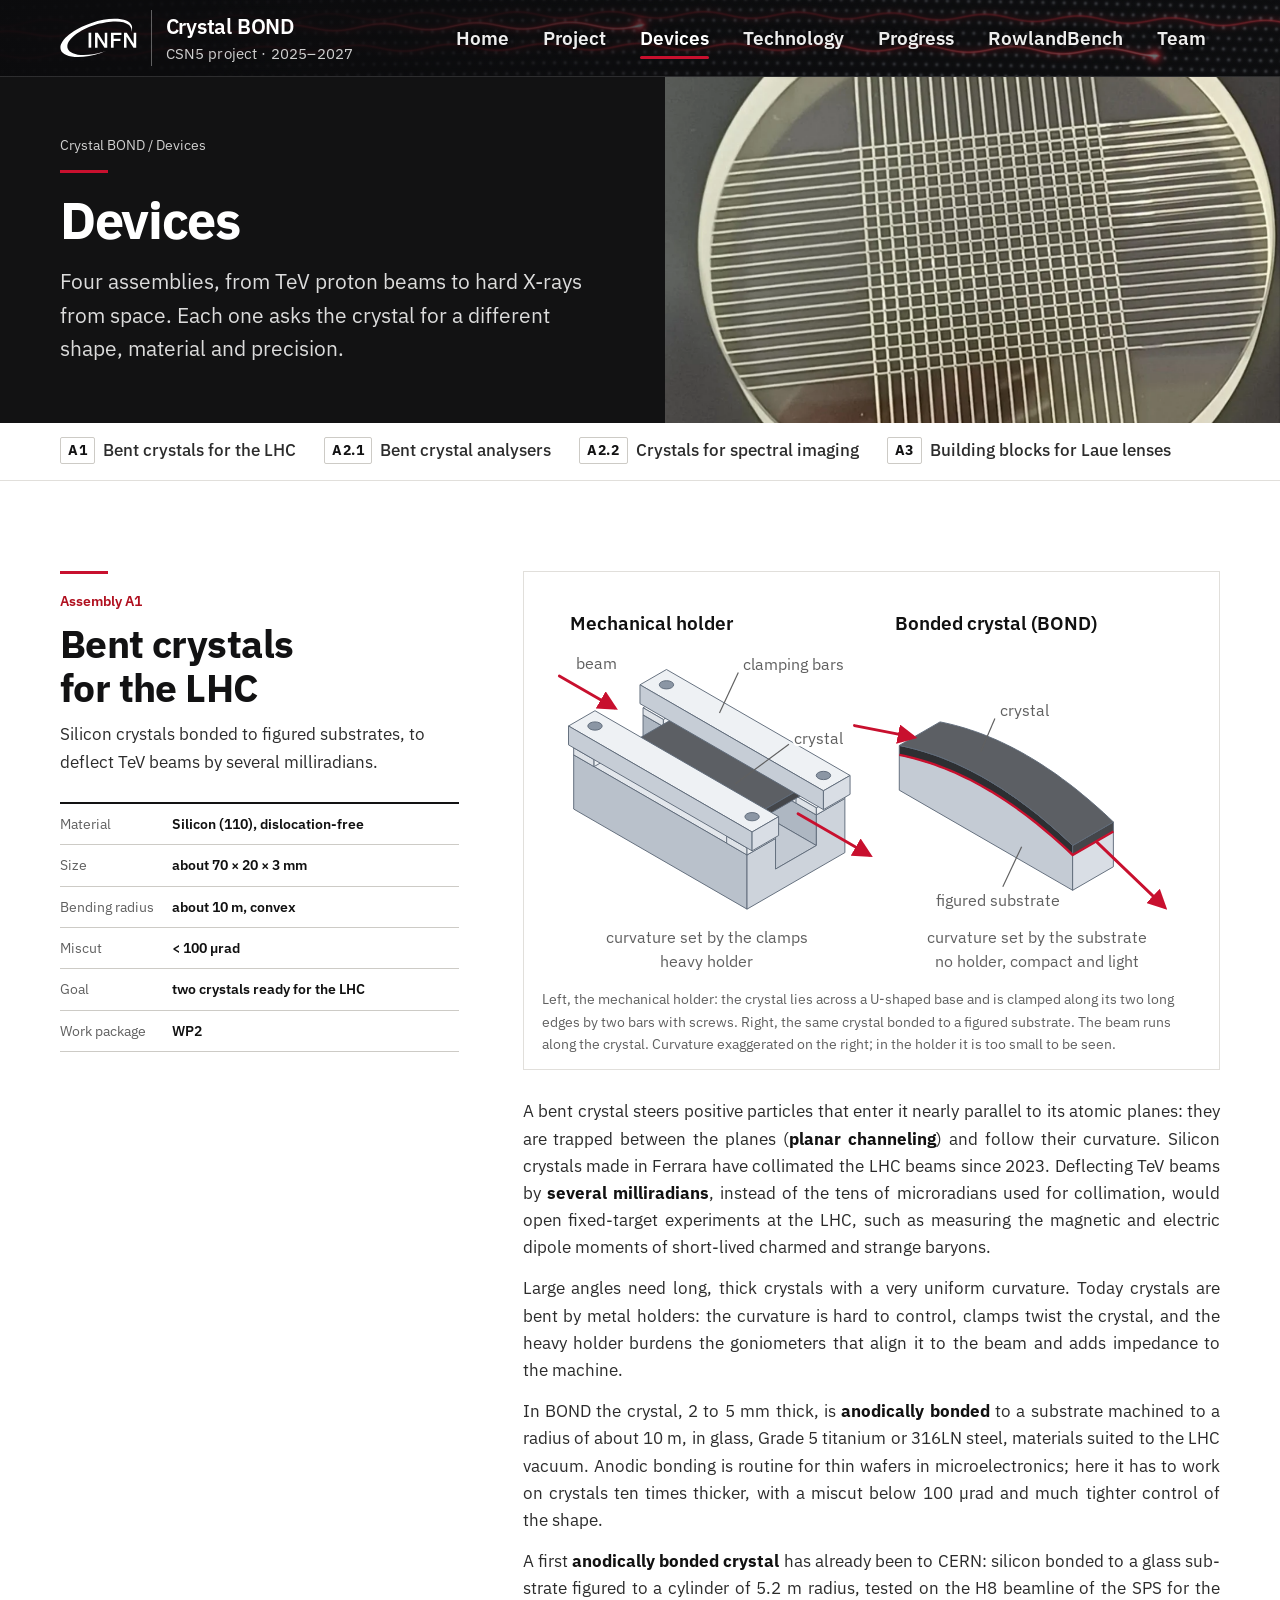
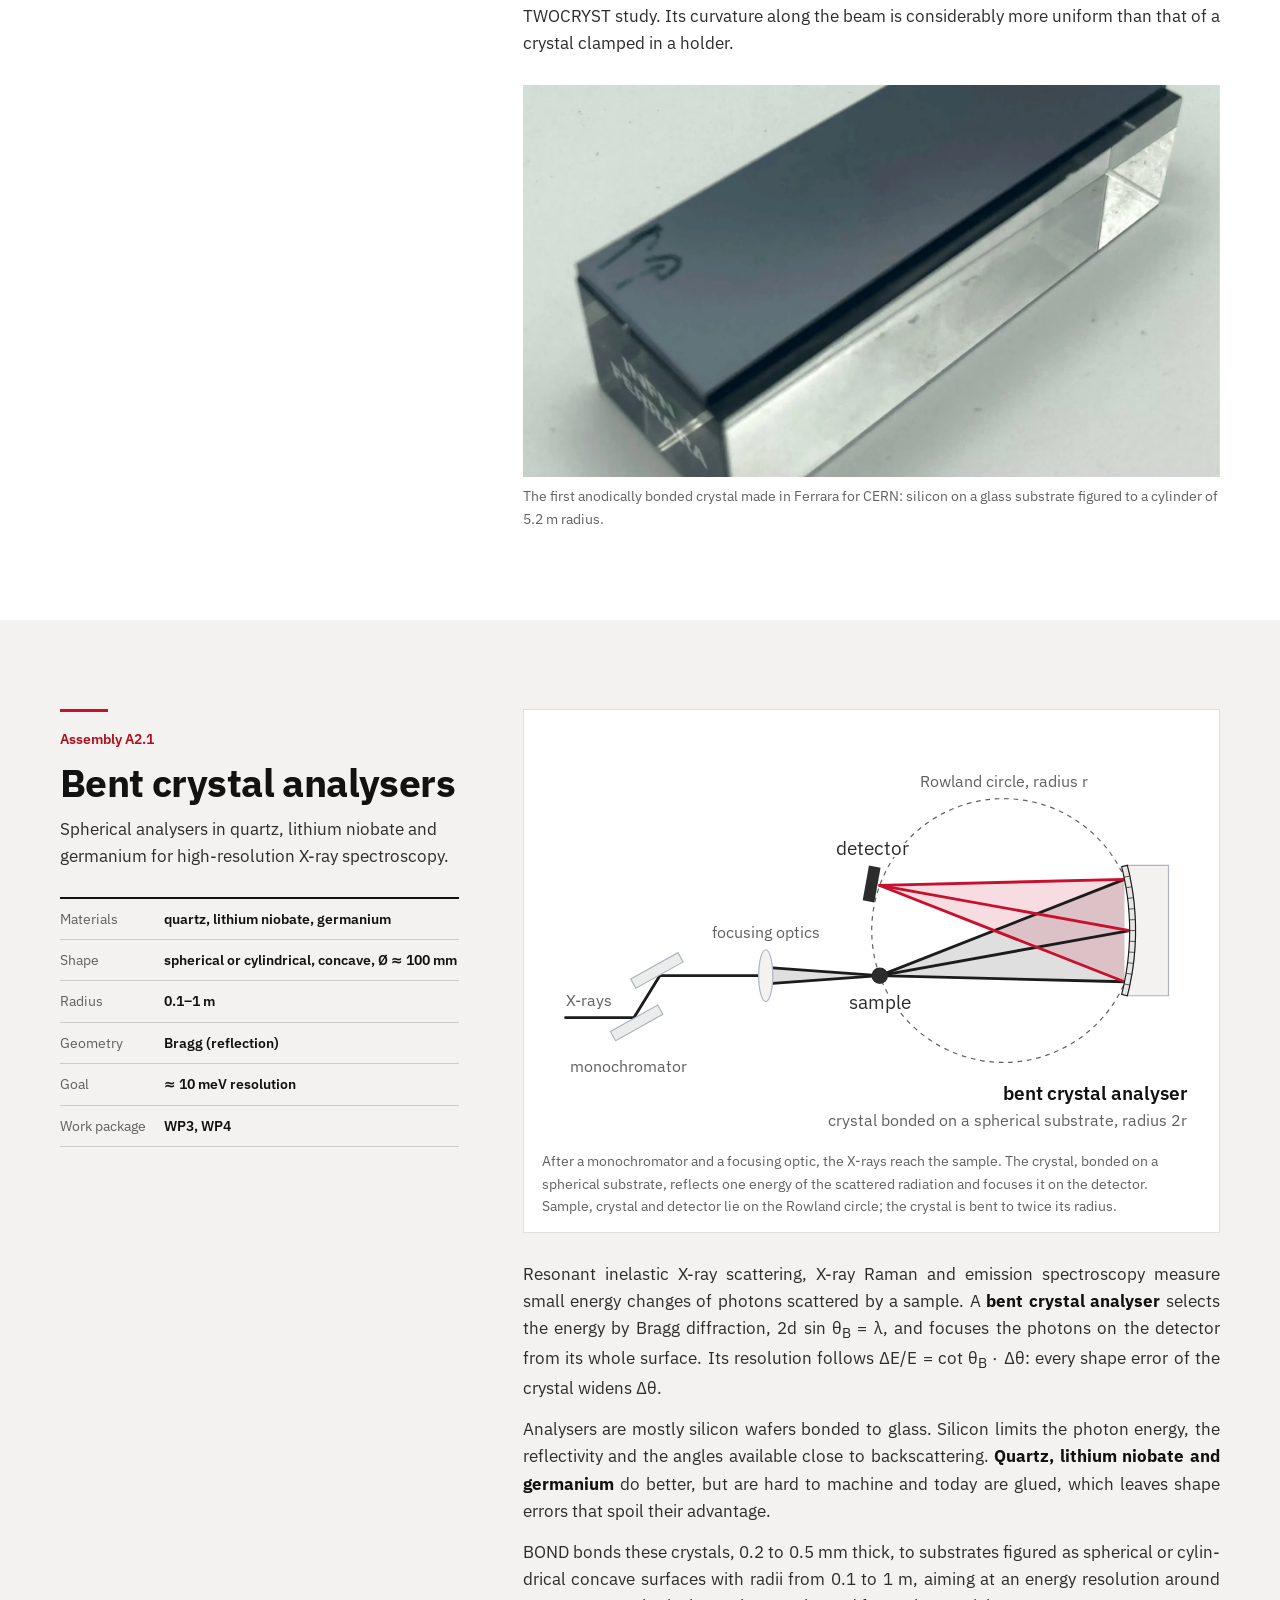
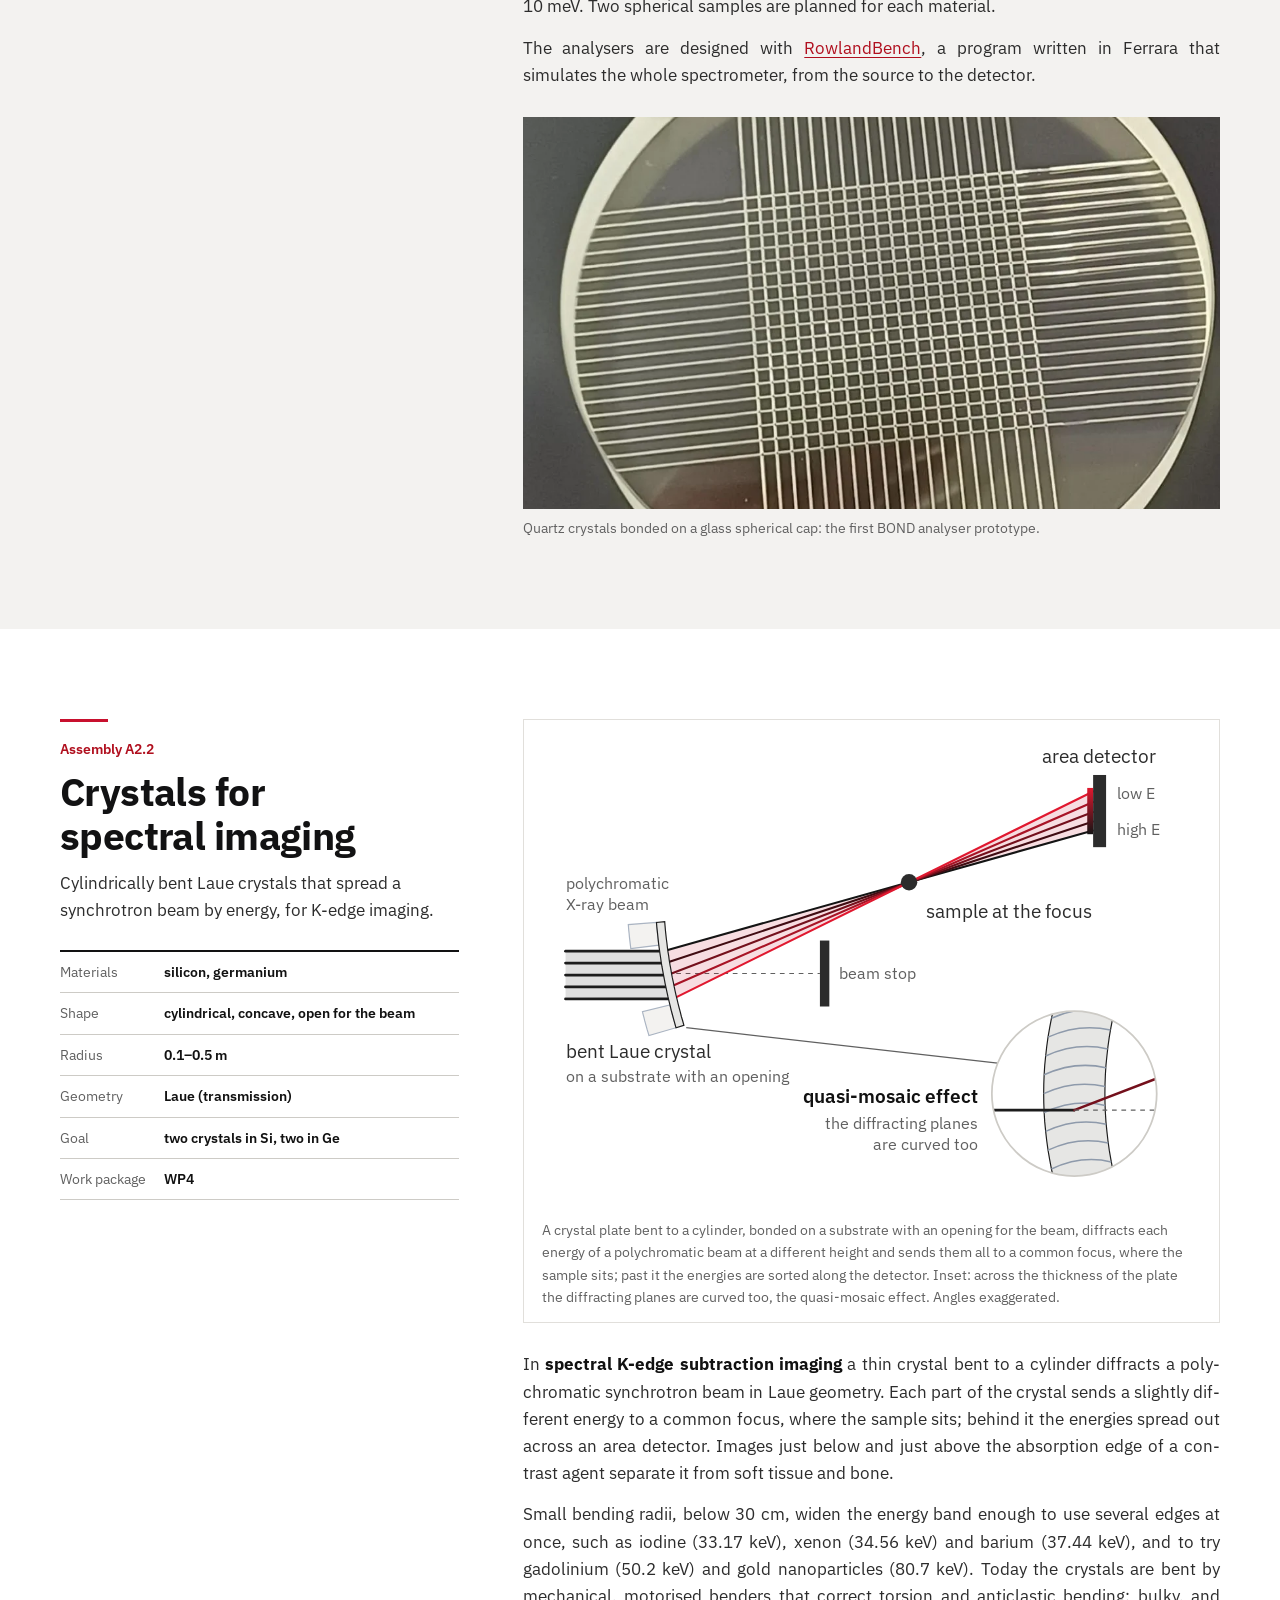
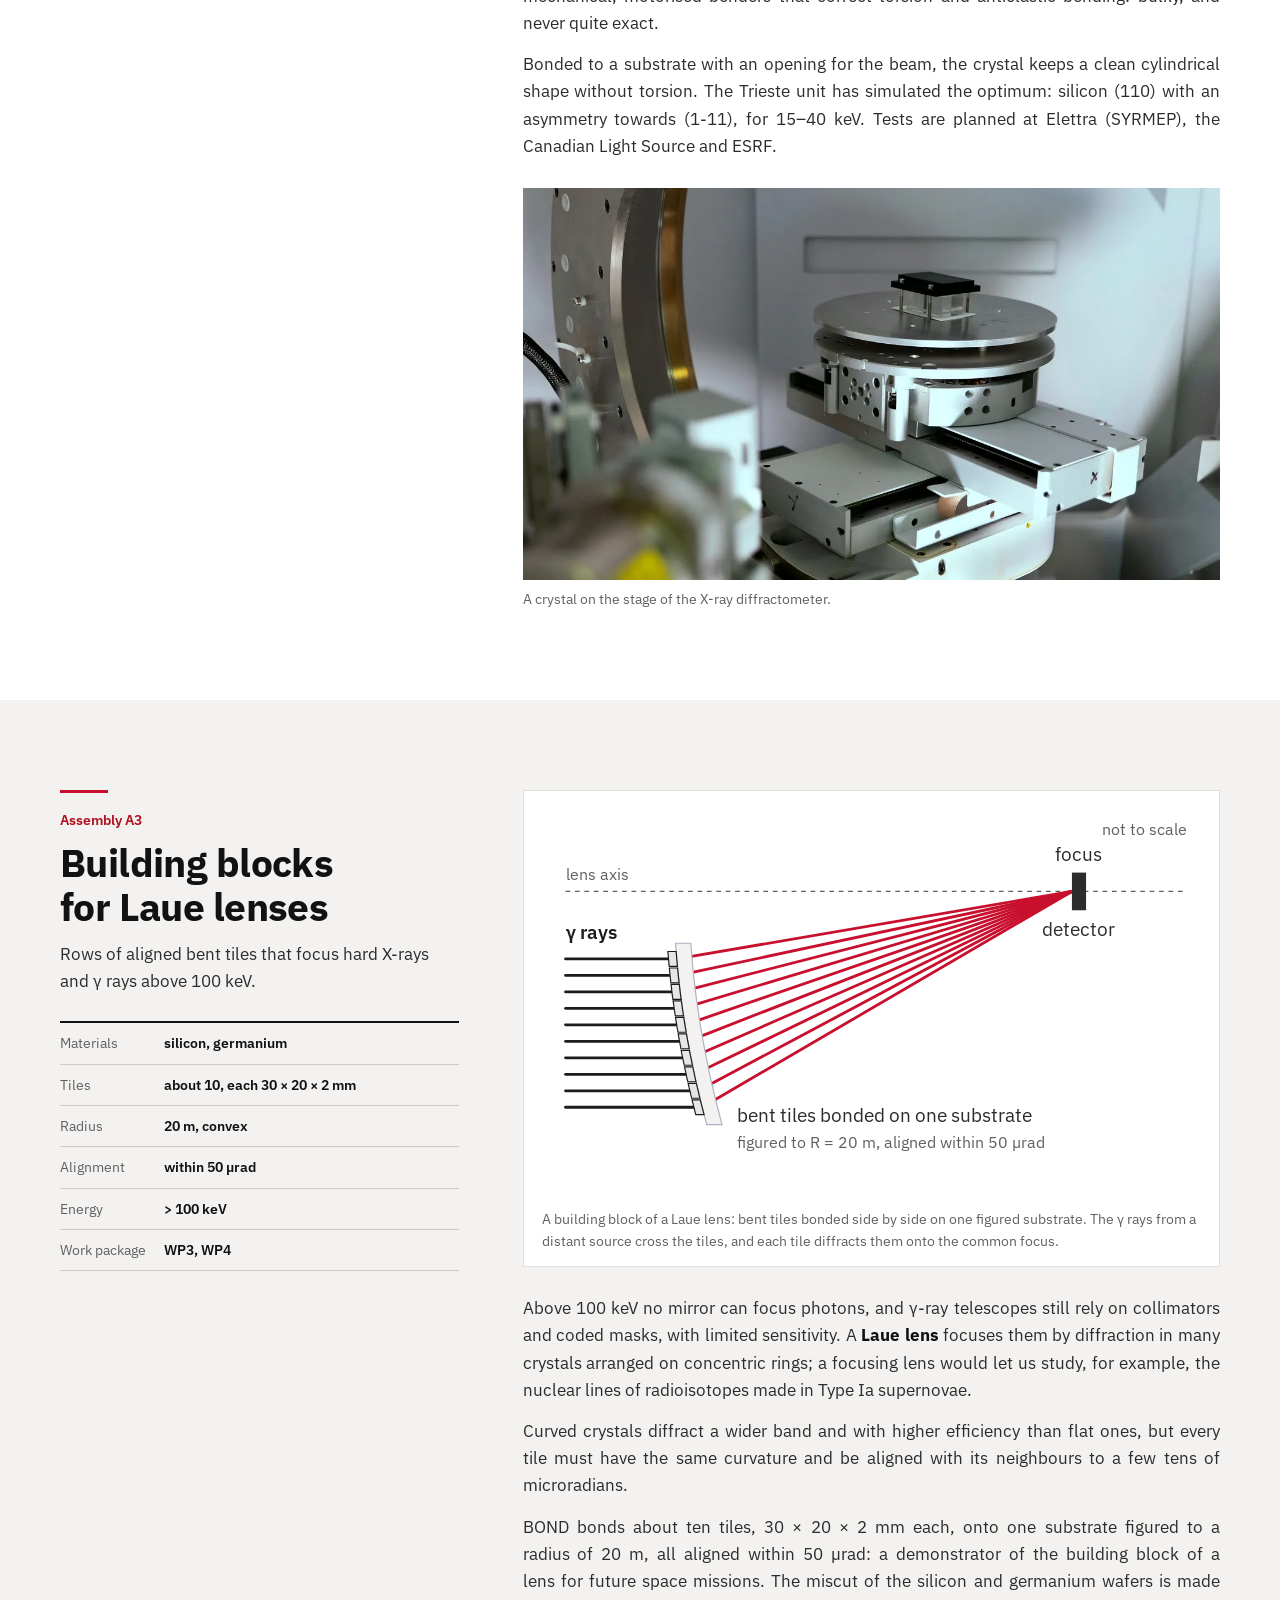
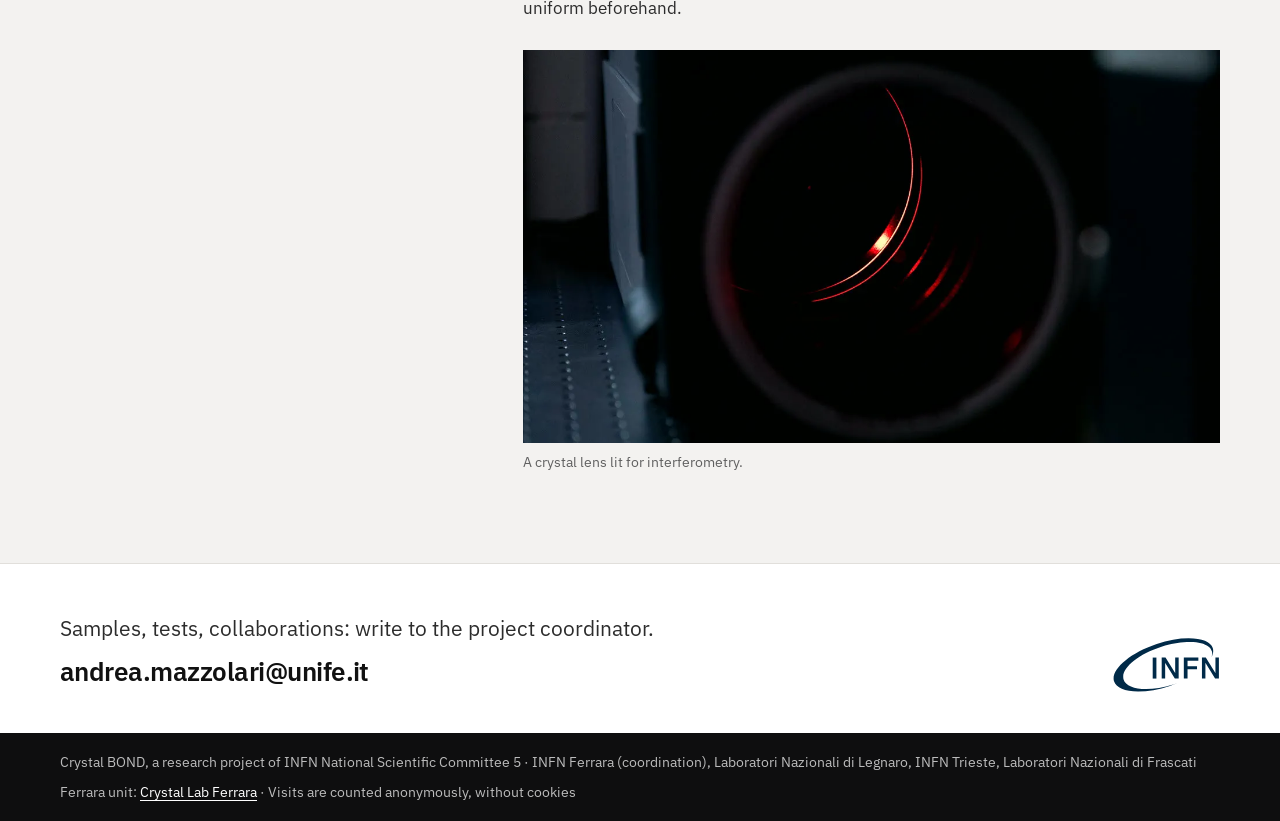
==== devices.html @ f1a2ca69 "RowlandBench in the menu, a section on the home page and the measurement modes on its page The page " ====
<!doctype html>
<html lang="en" class="no-js" data-counter="https://bond-counter.bond-counter.workers.dev">
<head>
<meta charset="utf-8">
<script>document.documentElement.classList.replace('no-js', 'js');</script>
<meta name="viewport" content="width=device-width, initial-scale=1, viewport-fit=cover">
<title>Devices · Crystal BOND</title>
<meta name="description" content="The four bonded crystal assemblies of BOND: crystals for the LHC, X-ray analysers, crystals for spectral imaging and Laue-lens building blocks.">
<meta name="theme-color" content="#0e0e0f">
<link rel="icon" href="img/logo.svg" type="image/svg+xml">
<link rel="preload" href="fonts/ibm-plex-sans-latin.woff2" as="font" type="font/woff2" crossorigin>
<link rel="stylesheet" href="base.css?v=a91cfbdd">
<link rel="stylesheet" href="bond.css?v=c9756dfd">
<meta property="og:type" content="website">
<meta property="og:site_name" content="Crystal BOND">
<meta property="og:title" content="Devices · Crystal BOND">
<meta property="og:description" content="The four bonded crystal assemblies of BOND: crystals for the LHC, X-ray analysers, crystals for spectral imaging and Laue-lens building blocks.">
</head>
<body>
<a class="skip" href="#main">Skip to content</a>
<header class="nav">
  <div class="wrap nav-in">
    <a class="brand" href="./"><img src="img/logos/infn-white.svg" alt="INFN" width="65" height="34"><span>Crystal BOND<small>CSN5 project · 2025–2027</small></span></a>
    <button class="menu-btn" type="button" aria-expanded="false" aria-controls="menu" aria-label="Menu"><svg viewBox="0 0 24 24" aria-hidden="true"><path d="M3 6h18M3 12h18M3 18h18" stroke="currentColor" stroke-width="2" stroke-linecap="round"/></svg></button>
    <nav class="nav-main" aria-label="Main">
      <ul class="nav-links" id="menu">
        <li><a href="./">Home</a></li>
        <li><a href="project.html">Project</a></li>
        <li><a href="devices.html" aria-current="page">Devices</a></li>
        <li><a href="technology.html">Technology</a></li>
        <li><a href="progress.html">Progress</a></li>
        <li><a href="rowlandbench.html">RowlandBench</a></li>
        <li><a href="team.html">Team</a></li>
      </ul>
    </nav>
  </div>
</header>
<main id="main">

<section class="p-head on-dark">
  <div class="p-head-text">
    <p class="crumbs rise"><a href="./">Crystal BOND</a> / Devices</p>
    <h1 class="rise d1">Devices</h1>
    <p class="rise d2">Four assemblies, from TeV proton beams to hard X-rays from space. Each one asks the crystal for a different shape, material and precision.</p>
  </div>
  <div class="p-head-photo"><picture><source srcset="img/photos/quartz-analyser.webp" type="image/webp"><img src="img/photos/quartz-analyser.jpg" alt="Quartz crystals bonded on a glass spherical cap: the first BOND analyser prototype" fetchpriority="high"></picture></div>
</section>
<nav class="dev-index" aria-label="Devices"><div class="wrap"><ul class="dev-tabs"><li><a href="#steer"><span class="code">A1</span> Bent crystals for the LHC</a></li><li><a href="#analyse"><span class="code">A2.1</span> Bent crystal analysers</a></li><li><a href="#image"><span class="code">A2.2</span> Crystals for spectral imaging</a></li><li><a href="#focus"><span class="code">A3</span> Building blocks for Laue lenses</a></li></ul></div></nav>
<section class="sec white dev" id="steer">
  <div class="wrap dev-grid">
    <div class="dev-side">
      <p class="dev-code">Assembly A1</p>
      <h2>Bent crystals for the LHC</h2>
      <p class="short">Silicon crystals bonded to figured substrates, to deflect TeV beams by several milliradians.</p>
      <dl class="sheet"><dt>Material</dt><dd>Silicon (110), dislocation-free</dd><dt>Size</dt><dd>about 70 × 20 × 3 mm</dd><dt>Bending radius</dt><dd>about 10 m, convex</dd><dt>Miscut</dt><dd>&lt; 100 µrad</dd><dt>Goal</dt><dd>two crystals ready for the LHC</dd><dt>Work package</dt><dd>WP2</dd></dl>
    </div>
    <div class="dev-main">
      <figure class="figcard"><svg class="fig" viewBox="0 0 560 330" role="img" aria-labelledby="fig-asm-t fig-asm-d">
<title id="fig-asm-t">A crystal bent by a mechanical holder, and the same crystal bonded to a figured substrate</title><desc id="fig-asm-d">Two isometric views. Left: the mechanical holder, a U-shaped metal base with the crystal plate laid across it and clamped along its two long edges by two bars held by screws; the beam runs along the channel, through the crystal. Right: the BOND assembly, the same crystal bonded on a narrow substrate whose top is figured to the wanted curvature, with nothing else around it; the beam enters one end of the crystal and leaves the other, deflected.</desc>
<defs><marker id="fig-asm-a" viewBox="0 0 10 10" refX="8" refY="5" markerWidth="7" markerHeight="7" orient="auto-start-reverse"><path class="tip" d="M0 0L10 5L0 10z"/></marker>
<marker id="fig-asm-b" viewBox="0 0 10 10" refX="8" refY="5" markerWidth="7" markerHeight="7" orient="auto-start-reverse"><path class="tip2" d="M0 0L10 5L0 10z"/></marker></defs><text class="lbl strong" x="24" y="34" text-anchor="start">Mechanical holder</text><text class="lbl strong" x="300" y="34" text-anchor="start">Bonded crystal (BOND)</text>
<polygon points="85.8,132 233,217 233,191 85.8,106" fill="#aeb7c2" stroke="#5f6b7a" stroke-width="0.8" stroke-linejoin="round"/><polygon points="85.8,132 233,217 198.3,237 51.1,152" fill="#c3cad3" stroke="#5f6b7a" stroke-width="0.8" stroke-linejoin="round"/><polygon points="110,92 257.2,177 233,191 85.8,106" fill="#e3e7ec" stroke="#5f6b7a" stroke-width="0.8" stroke-linejoin="round"/><polygon points="51.1,126 198.3,211 174.1,225 26.9,140" fill="#e3e7ec" stroke="#5f6b7a" stroke-width="0.8" stroke-linejoin="round"/><polygon points="26.9,186 174.1,271 174.1,225 26.9,140" fill="#b9c1cb" stroke="#5f6b7a" stroke-width="0.8" stroke-linejoin="round"/><polygon points="257.2,223 174.1,271 174.1,225 198.3,211 198.3,237 233,217 233,191 257.2,177" fill="#cdd3db" stroke="#5f6b7a" stroke-width="0.8" stroke-linejoin="round"/><polygon points="110,86 127.3,96 103.1,110 85.8,100" fill="#f7f8fa" stroke="#5f6b7a" stroke-width="0.8" stroke-linejoin="round"/><polygon points="85.8,106 103.1,116 103.1,110 85.8,100" fill="#dfe3e8" stroke="#5f6b7a" stroke-width="0.8" stroke-linejoin="round"/><polygon points="127.3,102 103.1,116 103.1,110 127.3,96" fill="#eceff2" stroke="#5f6b7a" stroke-width="0.8" stroke-linejoin="round"/><polygon points="239.9,161 257.2,171 233,185 215.7,175" fill="#f7f8fa" stroke="#5f6b7a" stroke-width="0.8" stroke-linejoin="round"/><polygon points="215.7,181 233,191 233,185 215.7,175" fill="#dfe3e8" stroke="#5f6b7a" stroke-width="0.8" stroke-linejoin="round"/><polygon points="257.2,177 233,191 233,185 257.2,171" fill="#eceff2" stroke="#5f6b7a" stroke-width="0.8" stroke-linejoin="round"/><polygon points="51.1,120 68.4,130 44.2,144 26.9,134" fill="#f7f8fa" stroke="#5f6b7a" stroke-width="0.8" stroke-linejoin="round"/><polygon points="26.9,140 44.2,150 44.2,144 26.9,134" fill="#dfe3e8" stroke="#5f6b7a" stroke-width="0.8" stroke-linejoin="round"/><polygon points="68.4,136 44.2,150 44.2,144 68.4,130" fill="#eceff2" stroke="#5f6b7a" stroke-width="0.8" stroke-linejoin="round"/><polygon points="181,195 198.3,205 174.1,219 156.8,209" fill="#f7f8fa" stroke="#5f6b7a" stroke-width="0.8" stroke-linejoin="round"/><polygon points="156.8,215 174.1,225 174.1,219 156.8,209" fill="#dfe3e8" stroke="#5f6b7a" stroke-width="0.8" stroke-linejoin="round"/><polygon points="198.3,211 174.1,225 174.1,219 198.3,205" fill="#eceff2" stroke="#5f6b7a" stroke-width="0.8" stroke-linejoin="round"/><polygon points="123.9,102 229.5,163 160.2,203 54.6,142" fill="var(--xtal-1)" stroke="#5f6b7a" stroke-width="0.8" stroke-linejoin="round"/><polygon points="54.6,148 160.2,209 160.2,203 54.6,142" fill="var(--xtal-2)" stroke="#5f6b7a" stroke-width="0.8" stroke-linejoin="round"/><polygon points="229.5,169 160.2,209 160.2,203 229.5,163" fill="var(--xtal-3)" stroke="#5f6b7a" stroke-width="0.8" stroke-linejoin="round"/><polygon points="105.7,67.5 261.6,157.5 239,170.5 83.2,80.5" fill="#eef1f4" stroke="#5f6b7a" stroke-width="0.8" stroke-linejoin="round"/><polygon points="83.2,96.5 239,186.5 239,170.5 83.2,80.5" fill="#c6cdd6" stroke="#5f6b7a" stroke-width="0.8" stroke-linejoin="round"/><polygon points="261.6,173.5 239,186.5 239,170.5 261.6,157.5" fill="#d9dee5" stroke="#5f6b7a" stroke-width="0.8" stroke-linejoin="round"/><ellipse cx="105.7" cy="80.5" rx="6.1" ry="3.5" fill="#8b96a4" stroke="#5f6b7a" stroke-width="0.8"/><ellipse cx="239" cy="157.5" rx="6.1" ry="3.5" fill="#8b96a4" stroke="#5f6b7a" stroke-width="0.8"/><polygon points="45,102.5 200.9,192.5 178.4,205.5 22.5,115.5" fill="#eef1f4" stroke="#5f6b7a" stroke-width="0.8" stroke-linejoin="round"/><polygon points="22.5,131.5 178.4,221.5 178.4,205.5 22.5,115.5" fill="#c6cdd6" stroke="#5f6b7a" stroke-width="0.8" stroke-linejoin="round"/><polygon points="200.9,208.5 178.4,221.5 178.4,205.5 200.9,192.5" fill="#d9dee5" stroke="#5f6b7a" stroke-width="0.8" stroke-linejoin="round"/><ellipse cx="45" cy="115.5" rx="6.1" ry="3.5" fill="#8b96a4" stroke="#5f6b7a" stroke-width="0.8"/><ellipse cx="178.4" cy="192.5" rx="6.1" ry="3.5" fill="#8b96a4" stroke="#5f6b7a" stroke-width="0.8"/><line class="ray2" stroke-width="1.7" x1="14.7" y1="73" x2="61.5" y2="100" marker-end="url(#fig-asm-b)"/><line class="ray2" stroke-width="1.7" x1="217.4" y1="190" x2="278" y2="225" marker-end="url(#fig-asm-b)"/><polygon points="303.4,170 450.6,255 450.6,225 446.3,220.9 441.9,216.9 437.6,213 433.3,209.2 428.9,205.5 424.6,201.9 420.3,198.3 415.9,194.9 411.6,191.6 407.3,188.4 403,185.2 398.6,182.2 394.3,179.3 390,176.4 385.6,173.7 381.3,171 377,168.5 372.6,166 368.3,163.7 364,161.4 359.7,159.3 355.3,157.2 351,155.2 346.7,153.4 342.3,151.6 338,149.9 333.7,148.3 329.3,146.9 325,145.5 320.7,144.2 316.3,143 312,141.9 307.7,140.9 303.4,140" fill="#c4cbd4" stroke="#5f6b7a" stroke-width="0.8" stroke-linejoin="round"/><polygon points="485.2,235 450.6,255 450.6,225 485.2,205" fill="#d9dee5" stroke="#5f6b7a" stroke-width="0.8" stroke-linejoin="round"/><polygon points="303.4,140 307.7,140.9 312,141.9 316.3,143 320.7,144.2 325,145.5 329.3,146.9 333.7,148.3 338,149.9 342.3,151.6 346.7,153.4 351,155.2 355.3,157.2 359.7,159.3 364,161.4 368.3,163.7 372.6,166 377,168.5 381.3,171 385.6,173.7 390,176.4 394.3,179.3 398.6,182.2 403,185.2 407.3,188.4 411.6,191.6 415.9,194.9 420.3,198.3 424.6,201.9 428.9,205.5 433.3,209.2 437.6,213 441.9,216.9 446.3,220.9 450.6,225 450.6,217 446.3,212.9 441.9,208.9 437.6,205 433.3,201.2 428.9,197.5 424.6,193.9 420.3,190.3 415.9,186.9 411.6,183.6 407.3,180.4 403,177.2 398.6,174.2 394.3,171.3 390,168.4 385.6,165.7 381.3,163 377,160.5 372.6,158 368.3,155.7 364,153.4 359.7,151.3 355.3,149.2 351,147.2 346.7,145.4 342.3,143.6 338,141.9 333.7,140.3 329.3,138.9 325,137.5 320.7,136.2 316.3,135 312,133.9 307.7,132.9 303.4,132" fill="var(--xtal-2)" stroke="#5f6b7a" stroke-width="0.8" stroke-linejoin="round"/><polygon points="485.2,205 450.6,225 450.6,217 485.2,197" fill="var(--xtal-3)" stroke="#5f6b7a" stroke-width="0.8" stroke-linejoin="round"/><polygon points="303.4,132 307.7,132.9 312,133.9 316.3,135 320.7,136.2 325,137.5 329.3,138.9 333.7,140.3 338,141.9 342.3,143.6 346.7,145.4 351,147.2 355.3,149.2 359.7,151.3 364,153.4 368.3,155.7 372.6,158 377,160.5 381.3,163 385.6,165.7 390,168.4 394.3,171.3 398.6,174.2 403,177.2 407.3,180.4 411.6,183.6 415.9,186.9 420.3,190.3 424.6,193.9 428.9,197.5 433.3,201.2 437.6,205 441.9,208.9 446.3,212.9 450.6,217 485.2,197 480.9,192.9 476.6,188.9 472.2,185 467.9,181.2 463.6,177.5 459.2,173.9 454.9,170.3 450.6,166.9 446.3,163.6 441.9,160.4 437.6,157.2 433.3,154.2 428.9,151.3 424.6,148.4 420.3,145.7 415.9,143 411.6,140.5 407.3,138 403,135.7 398.6,133.4 394.3,131.3 390,129.2 385.6,127.2 381.3,125.4 377,123.6 372.6,121.9 368.3,120.3 364,118.9 359.7,117.5 355.3,116.2 351,115 346.7,113.9 342.3,112.9 338,112" fill="var(--xtal-1)" stroke="#5f6b7a" stroke-width="0.8" stroke-linejoin="round"/><polyline points="303.4,140 307.7,140.9 312,141.9 316.3,143 320.7,144.2 325,145.5 329.3,146.9 333.7,148.3 338,149.9 342.3,151.6 346.7,153.4 351,155.2 355.3,157.2 359.7,159.3 364,161.4 368.3,163.7 372.6,166 377,168.5 381.3,171 385.6,173.7 390,176.4 394.3,179.3 398.6,182.2 403,185.2 407.3,188.4 411.6,191.6 415.9,194.9 420.3,198.3 424.6,201.9 428.9,205.5 433.3,209.2 437.6,213 441.9,216.9 446.3,220.9 450.6,225 485.2,205" fill="none" stroke="var(--gold)" stroke-width="2"/><line class="ray2" stroke-width="1.7" x1="265.3" y1="115.1" x2="315.5" y2="125" marker-end="url(#fig-asm-b)"/><line class="ray2" stroke-width="1.7" x1="471.4" y1="214.3" x2="528.5" y2="269.1" marker-end="url(#fig-asm-b)"/>
<line class="dim" x1="150.7" y1="104.5" x2="166.7" y2="70"/><text class="note" x="170.7" y="68" text-anchor="start">clamping bars</text>
<line class="dim" x1="163.7" y1="165" x2="209.7" y2="131"/><text class="note" x="213.7" y="131" text-anchor="start">crystal</text>
<text class="note" x="28.7" y="67" text-anchor="start">beam</text>
<line class="dim" x1="372.6" y1="137.2" x2="384.6" y2="109.2"/><text class="note" x="388.6" y="107.2" text-anchor="start">crystal</text>
<line class="dim" x1="407.3" y1="218" x2="391.3" y2="252"/><text class="note" x="387.3" y="268" text-anchor="middle">figured substrate</text>
<text class="note" x="140" y="300" text-anchor="middle">curvature set by the clamps</text><text class="note" x="140" y="320" text-anchor="middle">heavy holder</text>
<text class="note" x="420" y="300" text-anchor="middle">curvature set by the substrate</text><text class="note" x="420" y="320" text-anchor="middle">no holder, compact and light</text></svg><figcaption>Left, the mechanical holder: the crystal lies across a U-shaped base and is clamped along its two long edges by two bars with screws. Right, the same crystal bonded to a figured substrate. The beam runs along the crystal. Curvature exaggerated on the right; in the holder it is too small to be seen.</figcaption></figure>
      <div class="just">
      <p>A bent crystal steers pos­i­tive par­ti­cles that enter it nearly par­al­lel to its atomic planes: they are trapped between the planes (<b>planar channel­ing</b>) and follow their cur­va­ture. Silicon crys­tals made in Ferrara have collimated the LHC beams since 2023. Deflect­ing TeV beams by <b>several mil­li­ra­di­ans</b>, instead of the tens of micro­radians used for collima­tion, would open fixed-target experi­ments at the LHC, such as measur­ing the mag­net­ic and elec­tric dipole moments of short-lived charmed and strange baryons.</p>
      <p>Large angles need long, thick crys­tals with a very uniform cur­va­ture. Today crys­tals are bent by metal holders: the cur­va­ture is hard to control, clamps twist the crystal, and the heavy holder burdens the go­ni­om­e­ters that align it to the beam and adds impedance to the machine.</p>
      <p>In BOND the crystal, 2 to 5 mm thick, is <b>anodi­cally bonded</b> to a sub­strate machined to a radius of about 10 m, in glass, Grade 5 titanium or 316LN steel, materials suited to the LHC vacuum. Anodic bonding is routine for thin wafers in micro­electronics; here it has to work on crys­tals ten times thicker, with a miscut below 100 µrad and much tighter control of the shape.</p>
      <p>A first <b>anodi­cally bonded crystal</b> has already been to CERN: silicon bonded to a glass sub­strate figured to a cylinder of 5.2 m radius, tested on the H8 beamline of the SPS for the TWOCRYST study. Its cur­va­ture along the beam is considerably more uniform than that of a crystal clamped in a holder.</p>
      </div>
      <figure class="photo"><picture><source srcset="img/photos/abc-cern.webp" type="image/webp"><img src="img/photos/abc-cern.jpg" alt="The first anodically bonded crystal made in Ferrara for CERN: silicon on a glass substrate figured to a cylinder of 5.2 m radius" loading="lazy"></picture><figcaption>The first anodically bonded crystal made in Ferrara for CERN: silicon on a glass substrate figured to a cylinder of 5.2 m radius.</figcaption></figure>
    </div>
  </div>
</section>
<section class="sec dev" id="analyse">
  <div class="wrap dev-grid">
    <div class="dev-side">
      <p class="dev-code">Assembly A2.1</p>
      <h2>Bent crystal analysers</h2>
      <p class="short">Spherical analysers in quartz, lithium niobate and germanium for high-resolution X-ray spectroscopy.</p>
      <dl class="sheet"><dt>Materials</dt><dd>quartz, lithium niobate, germanium</dd><dt>Shape</dt><dd>spherical or cylindrical, concave, Ø ≈ 100 mm</dd><dt>Radius</dt><dd>0.1–1 m</dd><dt>Geometry</dt><dd>Bragg (reflection)</dd><dt>Goal</dt><dd>≈ 10 meV resolution</dd><dt>Work package</dt><dd>WP3, WP4</dd></dl>
    </div>
    <div class="dev-main">
      <figure class="figcard"><svg class="fig" viewBox="0 0 560 350" role="img" aria-labelledby="fig-ana-t fig-ana-d">
<title id="fig-ana-t">A bent crystal analyser in a spectrometer</title><desc id="fig-ana-d">X-rays pass a two-crystal monochromator and a focusing optic and reach the sample. The radiation scattered by the sample spreads towards a crystal bonded on a concave spherical substrate, which reflects one energy, selected by its Bragg angle, and focuses it on a detector next to the sample. Sample, crystal and detector lie on the Rowland circle, whose radius is half the bending radius of the crystal.</desc>
<defs><marker id="fig-ana-a" viewBox="0 0 10 10" refX="8" refY="5" markerWidth="7" markerHeight="7" orient="auto-start-reverse"><path class="tip" d="M0 0L10 5L0 10z"/></marker>
<marker id="fig-ana-b" viewBox="0 0 10 10" refX="8" refY="5" markerWidth="7" markerHeight="7" orient="auto-start-reverse"><path class="tip2" d="M0 0L10 5L0 10z"/></marker></defs><circle class="ref" cx="392" cy="172" r="112"/>
<polyline class="ray" stroke-width="1.8" points="20,246 78,246 100,210.3 190,210.3"/>
<polygon class="area ray-area" points="190,203.3 286.8,210.3 190,217.3"/><line class="ray" stroke-width="1.2" x1="190" y1="203.3" x2="286.8" y2="210.3"/><line class="ray" stroke-width="1.2" x1="190" y1="217.3" x2="286.8" y2="210.3"/>
<rect class="block xtal" x="57.4" y="245.9" width="46" height="9" transform="rotate(-29.2 80.4 250.4)"/><rect class="block xtal" x="74.6" y="201.4" width="46" height="9" transform="rotate(-29.2 97.6 205.9)"/><ellipse class="block" cx="190" cy="210.3" rx="6" ry="22"/>
<polygon class="area ray-area" points="286.8,210.3 494.6,128.5 494.6,215.5"/><polygon class="area ray2-area" points="286.8,133.7 494.6,128.5 494.6,215.5"/>
<line class="ray" stroke-width="1.4" x1="286.8" y1="210.3" x2="494.6" y2="128.5"/><line class="ray2" stroke-width="1.4" x1="494.6" y1="128.5" x2="286.8" y2="133.7"/><line class="ray" stroke-width="1.4" x1="286.8" y1="210.3" x2="499" y2="172"/><line class="ray2" stroke-width="1.4" x1="499" y1="172" x2="286.8" y2="133.7"/><line class="ray" stroke-width="1.4" x1="286.8" y1="210.3" x2="494.6" y2="215.5"/><line class="ray2" stroke-width="1.4" x1="494.6" y1="215.5" x2="286.8" y2="133.7"/>
<polygon class="block" points="497,116.6 497.9,120.2 498.8,123.8 499.5,127.5 500.2,131.2 500.9,134.8 501.5,138.5 502,142.2 502.5,145.9 502.9,149.6 503.2,153.4 503.5,157.1 503.7,160.8 503.9,164.5 504,168.3 504,172 504,175.7 503.9,179.5 503.7,183.2 503.5,186.9 503.2,190.6 502.9,194.4 502.5,198.1 502,201.8 501.5,205.5 500.9,209.2 500.2,212.8 499.5,216.5 498.8,220.2 497.9,223.8 497,227.4 532,227.4 532,116.6"/><polygon class="body xtal-fill" points="492.2,117.8 493.1,121.4 493.9,124.9 494.6,128.5 495.3,132.1 496,135.7 496.5,139.3 497.1,142.9 497.5,146.5 497.9,150.1 498.2,153.8 498.5,157.4 498.7,161.1 498.9,164.7 499,168.4 499,172 499,175.6 498.9,179.3 498.7,182.9 498.5,186.6 498.2,190.2 497.9,193.9 497.5,197.5 497.1,201.1 496.5,204.7 496,208.3 495.3,211.9 494.6,215.5 493.9,219.1 493.1,222.6 492.2,226.2 497,227.4 497.9,223.8 498.8,220.2 499.5,216.5 500.2,212.8 500.9,209.2 501.5,205.5 502,201.8 502.5,198.1 502.9,194.4 503.2,190.6 503.5,186.9 503.7,183.2 503.9,179.5 504,175.7 504,172 504,168.3 503.9,164.5 503.7,160.8 503.5,157.1 503.2,153.4 502.9,149.6 502.5,145.9 502,142.2 501.5,138.5 500.9,134.8 500.2,131.2 499.5,127.5 498.8,123.8 497.9,120.2 497,116.6"/><line x1="494.3" y1="126.7" x2="499.2" y2="125.7" stroke="var(--fig-1)" stroke-width="0.6"/><line x1="496" y1="135.7" x2="500.9" y2="134.8" stroke="var(--fig-1)" stroke-width="0.6"/><line x1="497.3" y1="144.7" x2="502.3" y2="144.1" stroke="var(--fig-1)" stroke-width="0.6"/><line x1="498.2" y1="153.8" x2="503.2" y2="153.4" stroke="var(--fig-1)" stroke-width="0.6"/><line x1="498.8" y1="162.9" x2="503.8" y2="162.7" stroke="var(--fig-1)" stroke-width="0.6"/><line x1="499" y1="172" x2="504" y2="172" stroke="var(--fig-1)" stroke-width="0.6"/><line x1="498.8" y1="181.1" x2="503.8" y2="181.3" stroke="var(--fig-1)" stroke-width="0.6"/><line x1="498.2" y1="190.2" x2="503.2" y2="190.6" stroke="var(--fig-1)" stroke-width="0.6"/><line x1="497.3" y1="199.3" x2="502.3" y2="199.9" stroke="var(--fig-1)" stroke-width="0.6"/><line x1="496" y1="208.3" x2="500.9" y2="209.2" stroke="var(--fig-1)" stroke-width="0.6"/><line x1="494.3" y1="217.3" x2="499.2" y2="218.3" stroke="var(--fig-1)" stroke-width="0.6"/>
<circle class="sample" cx="286.8" cy="210.3" r="7"/>
<rect class="det" x="274.8" y="118.7" width="10" height="30" transform="rotate(10.2 286.8 133.7)"/>
<text class="note" x="20" y="236" text-anchor="start">X-rays</text><text class="note" x="24" y="292" text-anchor="start">monochromator</text><text class="note" x="190" y="178.3" text-anchor="middle">focusing optics</text>
<text class="lbl" x="286.8" y="238.3" text-anchor="middle">sample</text><text class="lbl" x="280.8" y="107.7" text-anchor="middle">detector</text>
<text class="note" x="392" y="50" text-anchor="middle">Rowland circle, radius r</text>
<text class="lbl strong" x="548" y="316" text-anchor="end">bent crystal analyser</text><text class="note" x="548" y="338" text-anchor="end">crystal bonded on a spherical substrate, radius 2r</text></svg><figcaption>After a monochromator and a focusing optic, the X-rays reach the sample. The crystal, bonded on a spherical substrate, reflects one energy of the scattered radiation and focuses it on the detector. Sample, crystal and detector lie on the Rowland circle; the crystal is bent to twice its radius.</figcaption></figure>
      <div class="just">
      <p>Res­o­nant in­elas­tic X-ray scatter­ing, X-ray Raman and emis­sion spec­tros­co­py measure small energy changes of photons scat­tered by a sample. A <b>bent crystal analyser</b> selects the energy by Bragg diffrac­tion, 2d sin θ<sub>B</sub> = λ, and focuses the photons on the de­tec­tor from its whole surface. Its resolu­tion follows ΔE/E = cot θ<sub>B</sub> · Δθ: every shape error of the crystal widens Δθ.</p>
      <p>Analysers are mostly silicon wafers bonded to glass. Silicon limits the photon energy, the re­flec­tiv­i­ty and the angles available close to backscatter­ing. <b>Quartz, lithium niobate and ger­ma­nium</b> do better, but are hard to machine and today are glued, which leaves shape errors that spoil their advantage.</p>
      <p>BOND bonds these crys­tals, 0.2 to 0.5 mm thick, to sub­strates figured as spher­i­cal or cy­lin­dri­cal concave sur­faces with radii from 0.1 to 1 m, aiming at an energy resolu­tion around 10 meV. Two spher­i­cal samples are planned for each ma­te­ri­al.</p>
      <p>The analysers are de­signed with <a href="rowlandbench.html">RowlandBench</a>, a program written in Ferrara that simulates the whole spec­trom­e­ter, from the source to the de­tec­tor.</p>
      </div>
      <figure class="photo"><picture><source srcset="img/photos/quartz-analyser.webp" type="image/webp"><img src="img/photos/quartz-analyser.jpg" alt="Quartz crystals bonded on a glass spherical cap: the first BOND analyser prototype" loading="lazy"></picture><figcaption>Quartz crystals bonded on a glass spherical cap: the first BOND analyser prototype.</figcaption></figure>
    </div>
  </div>
</section>
<section class="sec white dev" id="image">
  <div class="wrap dev-grid">
    <div class="dev-side">
      <p class="dev-code">Assembly A2.2</p>
      <h2>Crystals for spectral imaging</h2>
      <p class="short">Cylindrically bent Laue crystals that spread a synchrotron beam by energy, for K-edge imaging.</p>
      <dl class="sheet"><dt>Materials</dt><dd>silicon, germanium</dd><dt>Shape</dt><dd>cylindrical, concave, open for the beam</dd><dt>Radius</dt><dd>0.1–0.5 m</dd><dt>Geometry</dt><dd>Laue (transmission)</dd><dt>Goal</dt><dd>two crystals in Si, two in Ge</dd><dt>Work package</dt><dd>WP4</dd></dl>
    </div>
    <div class="dev-main">
      <figure class="figcard"><svg class="fig" viewBox="0 0 560 400" role="img" aria-labelledby="fig-spec-t fig-spec-d">
<title id="fig-spec-t">Spectral imaging with a bent Laue crystal</title><desc id="fig-spec-d">A polychromatic X-ray beam crosses a thin crystal plate bent to a cylinder. Along the plate the Bragg angle changes, so each height diffracts a different energy; all the diffracted rays cross at a focus, where the sample sits, then spread out again and reach an area detector sorted by energy, the lowest at the top. The straight-through beam is stopped. The plate is bonded on a substrate with an opening for the incoming beam. An inset magnifies the plate: the diffracting planes that cross its thickness are themselves curved, the quasi-mosaic effect.</desc>
<defs><marker id="fig-spec-a" viewBox="0 0 10 10" refX="8" refY="5" markerWidth="7" markerHeight="7" orient="auto-start-reverse"><path class="tip" d="M0 0L10 5L0 10z"/></marker>
<marker id="fig-spec-b" viewBox="0 0 10 10" refX="8" refY="5" markerWidth="7" markerHeight="7" orient="auto-start-reverse"><path class="tip2" d="M0 0L10 5L0 10z"/></marker></defs><defs><linearGradient id="fig-spec-g" x1="0" y1="0" x2="0" y2="1"><stop offset="0" style="stop-color:var(--e0)"/><stop offset="1" style="stop-color:var(--e4)"/></linearGradient><clipPath id="fig-spec-c"><circle cx="452" cy="302" r="70"/></clipPath></defs>
<polygon class="area ray-area" points="20,180 99.9,181 107.4,221.6 20,220"/>
<line class="ray" stroke-width="1.6" x1="20" y1="181" x2="99.9" y2="181"/><line class="ray" stroke-width="1.6" x1="20" y1="191.1" x2="101.4" y2="191.1"/><line class="ray" stroke-width="1.6" x1="20" y1="201.3" x2="103.2" y2="201.3"/><line class="ray" stroke-width="1.6" x1="20" y1="211.4" x2="105.2" y2="211.4"/><line class="ray" stroke-width="1.6" x1="20" y1="221.6" x2="107.4" y2="221.6"/>
<line class="ref" x1="114" y1="200" x2="236" y2="200"/><rect class="det" x="236" y="172" width="8" height="56"/>
<polygon class="area ray2-area" points="106.8,180 114.2,220 311.7,122.5"/><polygon class="area ray2-area" points="311.7,122.5 468,78.6 468,45.4"/>
<line x1="106.8" y1="180" x2="468" y2="78.6" stroke="var(--e4)" stroke-width="1.8" stroke-linecap="round"/><line x1="108.3" y1="190" x2="468" y2="71" stroke="var(--e3)" stroke-width="1.8" stroke-linecap="round"/><line x1="110" y1="200" x2="468" y2="62.9" stroke="var(--e2)" stroke-width="1.8" stroke-linecap="round"/><line x1="112" y1="210" x2="468" y2="54.4" stroke="var(--e1)" stroke-width="1.8" stroke-linecap="round"/><line x1="114.2" y1="220" x2="468" y2="45.4" stroke="var(--e0)" stroke-width="1.8" stroke-linecap="round"/>
<polygon class="block" points="73.3,158.5 73.5,161.1 73.7,163.6 74,166.2 74.2,168.7 74.5,171.2 74.8,173.8 75.1,176.3 75.4,178.9 99.2,175.9 98.9,173.5 98.6,171 98.4,168.6 98.1,166.2 97.9,163.8 97.6,161.4 97.4,159 97.2,156.6"/><polygon class="block" points="85.3,232.4 85.9,234.9 86.6,237.5 87.2,240 87.9,242.6 88.6,245.1 89.3,247.7 90.1,250.2 90.8,252.7 113.8,246 113.1,243.6 112.4,241.1 111.8,238.7 111.1,236.3 110.5,233.9 109.8,231.5 109.2,229.1 108.6,226.7"/><polygon class="body xtal-fill" points="97.2,156.6 97.5,160.3 97.9,164 98.3,167.7 98.7,171.5 99.1,175.2 99.6,178.9 100.1,182.6 100.7,186.4 101.2,190.1 101.8,193.8 102.5,197.5 103.2,201.3 103.9,205 104.6,208.7 105.4,212.4 106.2,216.2 107,219.9 107.9,223.6 108.8,227.3 109.7,231.1 110.7,234.8 111.7,238.5 112.7,242.2 113.8,246 120.5,244 119.5,240.3 118.4,236.7 117.5,233 116.5,229.3 115.6,225.7 114.7,222 113.8,218.3 113,214.7 112.2,211 111.5,207.3 110.7,203.7 110,200 109.4,196.3 108.7,192.7 108.1,189 107.6,185.3 107,181.7 106.5,178 106.1,174.3 105.6,170.7 105.2,167 104.8,163.3 104.5,159.7 104.2,156"/>
<circle class="sample" cx="311.7" cy="122.5" r="7"/>
<rect x="463" y="42.4" width="5" height="39.3" fill="url(#fig-spec-g)"/><rect class="det" x="468" y="31.4" width="11" height="61.3"/>
<text class="note" x="20" y="128" text-anchor="start">polychromatic</text><text class="note" x="20" y="146" text-anchor="start">X-ray beam</text><text class="lbl" x="20" y="272" text-anchor="start">bent Laue crystal</text><text class="note" x="20" y="292" text-anchor="start">on a substrate with an opening</text>
<text class="note" x="252" y="205" text-anchor="start">beam stop</text><text class="lbl" x="325.7" y="152.5" text-anchor="start">sample at the focus</text>
<text class="lbl" x="473" y="21.4" text-anchor="middle">area detector</text><text class="note" x="488" y="51.4" text-anchor="start">low E</text><text class="note" x="488" y="82.6" text-anchor="start">high E</text>
<line class="dim" x1="122.5" y1="246" x2="386.9" y2="276.1"/>
<g clip-path="url(#fig-spec-c)"><rect x="382" y="232" width="140" height="140" fill="var(--surface)"/>
<polygon class="body xtal-fill" points="436.3,222 434.4,230 432.6,238 431.1,246 429.7,254 428.6,262 427.7,270 426.9,278 426.4,286 426.1,294 426,302 426.1,310 426.4,318 426.9,326 427.7,334 428.6,342 429.7,350 431.1,358 432.6,366 434.4,374 436.3,382 488.3,382 486.4,374 484.6,366 483.1,358 481.7,350 480.6,342 479.7,334 478.9,326 478.4,318 478.1,310 478,302 478.1,294 478.4,286 478.9,278 479.7,270 480.6,262 481.7,254 483.1,246 484.6,238 486.4,230 488.3,222"/><path class="plane" d="M436.3 222 Q463.1 210 489.9 216"/><path class="plane" d="M432.6 238 Q459.3 226 485.9 232"/><path class="plane" d="M429.7 254 Q456.2 242 482.7 248"/><path class="plane" d="M427.7 270 Q454 258 480.3 264"/><path class="plane" d="M426.4 286 Q452.6 274 478.8 280"/><path class="plane" d="M426 302 Q452 290 478.1 296"/><path class="plane" d="M426.4 318 Q452.3 306 478.2 312"/><path class="plane" d="M427.7 334 Q453.4 322 479.1 328"/><path class="plane" d="M429.7 350 Q455.3 338 480.8 344"/><path class="plane" d="M432.6 366 Q458 354 483.4 360"/><path class="plane" d="M436.3 382 Q461.6 370 486.8 376"/>
<line class="ray" stroke-width="2" x1="382" y1="316" x2="452" y2="316"/>
<line x1="452" y1="316" x2="522" y2="289.2" stroke="var(--e2)" stroke-width="2.2" stroke-linecap="round"/>
<line class="ref" x1="452" y1="316" x2="522" y2="316"/></g>
<circle cx="452" cy="302" r="70" fill="none" stroke="var(--line-2)" stroke-width="1.5"/>
<text class="lbl strong" x="370" y="310" text-anchor="end">quasi-mosaic effect</text><text class="note" x="370" y="332" text-anchor="end">the diffracting planes</text><text class="note" x="370" y="350" text-anchor="end">are curved too</text></svg><figcaption>A crystal plate bent to a cylinder, bonded on a substrate with an opening for the beam, diffracts each energy of a polychromatic beam at a different height and sends them all to a common focus, where the sample sits; past it the energies are sorted along the detector. Inset: across the thickness of the plate the diffracting planes are curved too, the quasi-mosaic effect. Angles exaggerated.</figcaption></figure>
      <div class="just">
      <p>In <b>spec­tral K-edge subtrac­tion imaging</b> a thin crystal bent to a cylinder dif­fracts a poly­chro­mat­ic syn­chro­tron beam in Laue ge­om­e­try. Each part of the crystal sends a slight­ly dif­fer­ent energy to a common focus, where the sample sits; behind it the en­er­gies spread out across an area de­tec­tor. Images just below and just above the absorp­tion edge of a con­trast agent sep­a­rate it from soft tissue and bone.</p>
      <p>Small bending radii, below 30 cm, widen the energy band enough to use several edges at once, such as iodine (33.17 keV), xenon (34.56 keV) and barium (37.44 keV), and to try gadolinium (50.2 keV) and gold nano­particles (80.7 keV). Today the crys­tals are bent by me­chan­i­cal, motorised benders that correct torsion and an­ti­clas­tic bending: bulky, and never quite exact.</p>
      <p>Bonded to a sub­strate with an opening for the beam, the crystal keeps a clean cy­lin­dri­cal shape without torsion. The Trieste unit has sim­u­lat­ed the optimum: silicon (110) with an asymmetry towards (1-11), for 15–40 keV. Tests are planned at Elettra (SYRMEP), the Canadian Light Source and ESRF.</p>
      </div>
      <figure class="photo"><picture><source srcset="img/photos/xrd-stage.webp" type="image/webp"><img src="img/photos/xrd-stage.jpg" alt="A crystal on the stage of the X-ray diffractometer" loading="lazy"></picture><figcaption>A crystal on the stage of the X-ray diffractometer.</figcaption></figure>
    </div>
  </div>
</section>
<section class="sec dev" id="focus">
  <div class="wrap dev-grid">
    <div class="dev-side">
      <p class="dev-code">Assembly A3</p>
      <h2>Building blocks for Laue lenses</h2>
      <p class="short">Rows of aligned bent tiles that focus hard X-rays and γ rays above 100 keV.</p>
      <dl class="sheet"><dt>Materials</dt><dd>silicon, germanium</dd><dt>Tiles</dt><dd>about 10, each 30 × 20 × 2 mm</dd><dt>Radius</dt><dd>20 m, convex</dd><dt>Alignment</dt><dd>within 50 µrad</dd><dt>Energy</dt><dd>&gt; 100 keV</dd><dt>Work package</dt><dd>WP3, WP4</dd></dl>
    </div>
    <div class="dev-main">
      <figure class="figcard"><svg class="fig" viewBox="0 0 560 330" role="img" aria-labelledby="fig-laue-t fig-laue-d">
<title id="fig-laue-t">A building block of a Laue lens</title><desc id="fig-laue-d">Parallel γ rays from a distant source cross a row of about ten bent crystal tiles bonded side by side on one substrate, whose surface is figured to a curve. Each tile diffracts the rays that cross it by twice its Bragg angle; because the tiles follow the shape of the substrate, all the diffracted rays meet at the focus on the lens axis, where a detector sits.</desc>
<defs><marker id="fig-laue-a" viewBox="0 0 10 10" refX="8" refY="5" markerWidth="7" markerHeight="7" orient="auto-start-reverse"><path class="tip" d="M0 0L10 5L0 10z"/></marker>
<marker id="fig-laue-b" viewBox="0 0 10 10" refX="8" refY="5" markerWidth="7" markerHeight="7" orient="auto-start-reverse"><path class="tip2" d="M0 0L10 5L0 10z"/></marker></defs><line class="ref" x1="20" y1="70" x2="545" y2="70"/>
<line class="ray" stroke-width="1.3" x1="20" y1="127.3" x2="107.4" y2="127.3"/><line class="ray2" stroke-width="1.3" x1="114.4" y1="127.3" x2="450" y2="70"/><line class="ray" stroke-width="1.3" x1="20" y1="141.3" x2="108.7" y2="141.3"/><line class="ray2" stroke-width="1.3" x1="115.7" y1="141.3" x2="450" y2="70"/><line class="ray" stroke-width="1.3" x1="20" y1="155.3" x2="110.3" y2="155.3"/><line class="ray2" stroke-width="1.3" x1="117.3" y1="155.3" x2="450" y2="70"/><line class="ray" stroke-width="1.3" x1="20" y1="169.3" x2="112.2" y2="169.3"/><line class="ray2" stroke-width="1.3" x1="119.2" y1="169.3" x2="450" y2="70"/><line class="ray" stroke-width="1.3" x1="20" y1="183.3" x2="114.4" y2="183.3"/><line class="ray2" stroke-width="1.3" x1="121.4" y1="183.3" x2="450" y2="70"/><line class="ray" stroke-width="1.3" x1="20" y1="197.3" x2="116.8" y2="197.3"/><line class="ray2" stroke-width="1.3" x1="123.8" y1="197.3" x2="450" y2="70"/><line class="ray" stroke-width="1.3" x1="20" y1="211.3" x2="119.5" y2="211.3"/><line class="ray2" stroke-width="1.3" x1="126.5" y1="211.3" x2="450" y2="70"/><line class="ray" stroke-width="1.3" x1="20" y1="225.3" x2="122.4" y2="225.3"/><line class="ray2" stroke-width="1.3" x1="129.4" y1="225.3" x2="450" y2="70"/><line class="ray" stroke-width="1.3" x1="20" y1="239.3" x2="125.6" y2="239.3"/><line class="ray2" stroke-width="1.3" x1="132.6" y1="239.3" x2="450" y2="70"/><line class="ray" stroke-width="1.3" x1="20" y1="253.3" x2="129" y2="253.3"/><line class="ray2" stroke-width="1.3" x1="136" y1="253.3" x2="450" y2="70"/>
<polygon class="block" points="113.4,114 114.9,133.3 117,152.5 119.6,171.8 122.7,191 126.3,210.3 130.3,229.5 134.9,248.8 139.9,268 152.9,268 147.9,248.8 143.3,229.5 139.3,210.3 135.7,191 132.6,171.8 130,152.5 127.9,133.3 126.4,114"/>
<polygon class="body xtal-fill" points="106.9,121 107,122.6 107.2,124.2 107.3,125.7 107.4,127.3 107.6,128.9 107.7,130.5 107.8,132 108,133.6 115,133.6 114.8,132 114.7,130.5 114.6,128.9 114.4,127.3 114.3,125.7 114.2,124.2 114,122.6 113.9,121"/><polygon class="body xtal-fill" points="108.1,135 108.3,136.6 108.4,138.2 108.6,139.7 108.7,141.3 108.9,142.9 109.1,144.5 109.2,146 109.4,147.6 116.4,147.6 116.2,146 116.1,144.5 115.9,142.9 115.7,141.3 115.6,139.7 115.4,138.2 115.3,136.6 115.1,135"/><polygon class="body xtal-fill" points="109.6,149 109.8,150.6 110,152.2 110.1,153.7 110.3,155.3 110.5,156.9 110.7,158.5 110.9,160 111.2,161.6 118.2,161.6 117.9,160 117.7,158.5 117.5,156.9 117.3,155.3 117.1,153.7 117,152.2 116.8,150.6 116.6,149"/><polygon class="body xtal-fill" points="111.3,163 111.6,164.6 111.8,166.2 112,167.7 112.2,169.3 112.4,170.9 112.7,172.5 112.9,174 113.2,175.6 120.2,175.6 119.9,174 119.7,172.5 119.4,170.9 119.2,169.3 119,167.7 118.8,166.2 118.6,164.6 118.3,163"/><polygon class="body xtal-fill" points="113.4,177 113.6,178.6 113.9,180.2 114.1,181.7 114.4,183.3 114.6,184.9 114.9,186.5 115.2,188 115.4,189.6 122.4,189.6 122.2,188 121.9,186.5 121.6,184.9 121.4,183.3 121.1,181.7 120.9,180.2 120.6,178.6 120.4,177"/><polygon class="body xtal-fill" points="115.7,191 115.9,192.6 116.2,194.2 116.5,195.7 116.8,197.3 117.1,198.9 117.4,200.5 117.7,202 118,203.6 125,203.6 124.7,202 124.4,200.5 124.1,198.9 123.8,197.3 123.5,195.7 123.2,194.2 122.9,192.6 122.7,191"/><polygon class="body xtal-fill" points="118.2,205 118.5,206.6 118.8,208.2 119.1,209.7 119.5,211.3 119.8,212.9 120.1,214.5 120.4,216 120.8,217.6 127.8,217.6 127.4,216 127.1,214.5 126.8,212.9 126.5,211.3 126.1,209.7 125.8,208.2 125.5,206.6 125.2,205"/><polygon class="body xtal-fill" points="121,219 121.4,220.6 121.7,222.2 122.1,223.7 122.4,225.3 122.7,226.9 123.1,228.5 123.4,230 123.8,231.6 130.8,231.6 130.4,230 130.1,228.5 129.7,226.9 129.4,225.3 129.1,223.7 128.7,222.2 128.4,220.6 128,219"/><polygon class="body xtal-fill" points="124.1,233 124.5,234.6 124.8,236.2 125.2,237.7 125.6,239.3 126,240.9 126.3,242.5 126.7,244 127.1,245.6 134.1,245.6 133.7,244 133.3,242.5 133,240.9 132.6,239.3 132.2,237.7 131.8,236.2 131.5,234.6 131.1,233"/><polygon class="body xtal-fill" points="127.4,247 127.8,248.6 128.2,250.2 128.6,251.7 129,253.3 129.4,254.9 129.8,256.5 130.2,258 130.6,259.6 137.6,259.6 137.2,258 136.8,256.5 136.4,254.9 136,253.3 135.6,251.7 135.2,250.2 134.8,248.6 134.4,247"/>
<rect class="det" x="450" y="54" width="12" height="32"/>
<text class="note" x="20" y="60" text-anchor="start">lens axis</text><text class="lbl blue" x="20" y="110" text-anchor="start">γ rays</text><text class="lbl" x="456" y="44" text-anchor="middle">focus</text><text class="lbl" x="456" y="108" text-anchor="middle">detector</text>
<text class="lbl" x="165.9" y="266" text-anchor="start">bent tiles bonded on one substrate</text><text class="note" x="165.9" y="288" text-anchor="start">figured to R = 20 m, aligned within 50 µrad</text>
<text class="note" x="548" y="22" text-anchor="end">not to scale</text></svg><figcaption>A building block of a Laue lens: bent tiles bonded side by side on one figured substrate. The γ rays from a distant source cross the tiles, and each tile diffracts them onto the common focus.</figcaption></figure>
      <div class="just">
      <p>Above 100 keV no mirror can focus photons, and γ-ray tele­scopes still rely on collimators and coded masks, with limited sen­si­tiv­i­ty. A <b>Laue lens</b> focuses them by diffrac­tion in many crys­tals ar­ranged on con­cen­tric rings; a focusing lens would let us study, for example, the nuclear lines of radio­isotopes made in Type Ia supernovae.</p>
      <p>Curved crys­tals dif­fract a wider band and with higher ef­fi­cien­cy than flat ones, but every tile must have the same cur­va­ture and be aligned with its neigh­bours to a few tens of micro­radians.</p>
      <p>BOND bonds about ten tiles, 30 × 20 × 2 mm each, onto one sub­strate figured to a radius of 20 m, all aligned within 50 µrad: a demonstrator of the build­ing block of a lens for future space missions. The miscut of the silicon and ger­ma­nium wafers is made uniform beforehand.</p>
      </div>
      <figure class="photo"><picture><source srcset="img/photos/interf-lens.webp" type="image/webp"><img src="img/photos/interf-lens.jpg" alt="A crystal lens lit for interferometry" loading="lazy"></picture><figcaption>A crystal lens lit for interferometry.</figcaption></figure>
    </div>
  </div>
</section>
</main>
<footer class="footer">
  <div class="wrap">
    <div class="foot-top">
      <div>
        <p class="foot-lead">Samples, tests, collaborations: write to the project coordinator.</p>
        <a class="mail" href="mailto:andrea.mazzolari@unife.it">andrea.mazzolari@unife.it</a>
      </div>
      <div class="foot-logos">
        <img src="img/logos/infn.svg" alt="INFN" width="107" height="56" loading="lazy">
      </div>
    </div>
  </div>
  <div class="foot-bar">
    <div class="wrap foot-bottom">
      <p>Crystal BOND, a research project of INFN National Scientific Committee 5 · INFN Ferrara (coordination), Laboratori Nazionali di Legnaro, INFN Trieste, Laboratori Nazionali di Frascati</p>
      <p>Ferrara unit: <a href="https://crystalab.unife.it/">Crystal Lab Ferrara</a> · Visits are counted anonymously, without cookies</p>
    </div>
  </div>
</footer>
<script src="bond.js?v=73d1dc19" defer onerror="document.documentElement.classList.replace('js', 'no-js')"></script>
</body>
</html>
---- base.css ----
/* IBM Plex Sans, served from this site (SIL Open Font License). One variable file per script covers weights 400-700; italic is used at 400 only. */
@font-face { font-family: 'IBM Plex Sans'; font-style: normal; font-weight: 400 700; font-display: swap; src: url(fonts/ibm-plex-sans-greek.woff2) format('woff2'); unicode-range: U+0370-0377, U+037A-037F, U+0384-038A, U+038C, U+038E-03A1, U+03A3-03FF; }
@font-face { font-family: 'IBM Plex Sans'; font-style: italic; font-weight: 400; font-display: swap; src: url(fonts/ibm-plex-sans-italic-greek.woff2) format('woff2'); unicode-range: U+0370-0377, U+037A-037F, U+0384-038A, U+038C, U+038E-03A1, U+03A3-03FF; }
@font-face { font-family: 'IBM Plex Sans'; font-style: normal; font-weight: 400 700; font-display: swap; src: url(fonts/ibm-plex-sans-latin-ext.woff2) format('woff2'); unicode-range: U+0100-02BA, U+02BD-02C5, U+02C7-02CC, U+02CE-02D7, U+02DD-02FF, U+0304, U+0308, U+0329, U+1D00-1DBF, U+1E00-1E9F, U+1EF2-1EFF, U+2020, U+20A0-20AB, U+20AD-20C4, U+2113, U+2C60-2C7F, U+A720-A7FF; }
@font-face { font-family: 'IBM Plex Sans'; font-style: italic; font-weight: 400; font-display: swap; src: url(fonts/ibm-plex-sans-italic-latin-ext.woff2) format('woff2'); unicode-range: U+0100-02BA, U+02BD-02C5, U+02C7-02CC, U+02CE-02D7, U+02DD-02FF, U+0304, U+0308, U+0329, U+1D00-1DBF, U+1E00-1E9F, U+1EF2-1EFF, U+2020, U+20A0-20AB, U+20AD-20C4, U+2113, U+2C60-2C7F, U+A720-A7FF; }
@font-face { font-family: 'IBM Plex Sans'; font-style: normal; font-weight: 400 700; font-display: swap; src: url(fonts/ibm-plex-sans-latin.woff2) format('woff2'); unicode-range: U+0000-00FF, U+0131, U+0152-0153, U+02BB-02BC, U+02C6, U+02DA, U+02DC, U+0304, U+0308, U+0329, U+2000-206F, U+20AC, U+2122, U+2191, U+2193, U+2212, U+2215, U+FEFF, U+FFFD; }
@font-face { font-family: 'IBM Plex Sans'; font-style: italic; font-weight: 400; font-display: swap; src: url(fonts/ibm-plex-sans-italic-latin.woff2) format('woff2'); unicode-range: U+0000-00FF, U+0131, U+0152-0153, U+02BB-02BC, U+02C6, U+02DA, U+02DC, U+0304, U+0308, U+0329, U+2000-206F, U+20AC, U+2122, U+2191, U+2193, U+2212, U+2215, U+FEFF, U+FFFD; }

/* Crystal BOND: base layer. Same header and type as the Crystal Lab Ferrara site (the Ferrara unit), its own palette:
   institutional: black bands and headings, one red for links, rules and outgoing rays, warm light greys (the token names --navy and --gold are kept from the first palette). Page components live in bond.css. */
:root {
  --ground: #f3f2f0;
  --surface: #ffffff;
  --tint: #e9e8e5;
  --ink: #111111;
  --ink-2: #2c2c2c;
  --muted: #606060;
  --line: #e1dfdb;
  --line-2: #cdcbc6;
  --accent: #b00f1e;
  --accent-2: #7d0a15;
  --accent-soft: #f0a3aa;
  --beam: #c8102e;
  --copper: #b00f1e;
  --band: #0e0e0f;
  --navy: #121213;
  --gold: #c8102e;
  --on-dark: #d0d0d0;
  --on-dark-2: #dcdcdc;
  /* diagrams: incoming and outgoing rays, crystal fills (flat and in the isometric views), silicon, energies low to high */
  --fig-1: #1c1c1c;
  --fig-2: #c8102e;
  --xtal-fill: #e6e6e4;
  --xtal-soft: #ececea;
  --xtal-line: #b9b9b6;
  --xtal-1: #5c5f64;
  --xtal-2: #2d2f32;
  --xtal-3: #44464a;
  --si: #b7babf;
  --e0: #e0182f; --e1: #a81426; --e2: #74101c; --e3: #400c12; --e4: #141414;

  --font: 'IBM Plex Sans', system-ui, -apple-system, 'Segoe UI', Roboto, Arial, sans-serif;
  --fs-display: clamp(2.5rem, 1.6rem + 3.6vw, 4.6rem);
  --fs-h1: clamp(2.1rem, 1.5rem + 2.2vw, 3.4rem);
  --fs-h2: clamp(1.75rem, 1.4rem + 1.3vw, 2.5rem);
  --fs-h3: clamp(1.3rem, 1.15rem + 0.6vw, 1.65rem);
  --fs-lead: clamp(1.12rem, 1.05rem + 0.35vw, 1.3rem);
  --fs-body: 1.0625rem;
  --fs-ui: 1rem;
  --fs-small: 0.875rem;
  --fs-tiny: 0.8125rem;

  --wrap: 1200px;
  --gutter: max(20px, env(safe-area-inset-left, 0px));
  --gutter-r: max(20px, env(safe-area-inset-right, 0px));
  --nav-h: 68px;
  --radius: 4px;
  --radius-l: 4px;
  color-scheme: light;
}
* { box-sizing: border-box; }
html { scroll-behavior: smooth; scroll-padding-top: calc(var(--nav-h) + 16px); }
body {
  margin: 0;
  background: var(--ground);
  color: var(--ink);
  font-family: var(--font);
  font-size: var(--fs-body);
  line-height: 1.6;
  -webkit-font-smoothing: antialiased;
  text-rendering: optimizeLegibility;
}
[hidden] { display: none !important; }
img { max-width: 100%; display: block; }
picture { display: contents; }
/* with the picture box gone, its <source> would become a grid item of its own and push the photo into the next cell */
picture > source { display: none; }
a { color: var(--accent); text-decoration-thickness: 1px; text-underline-offset: 3px; }
a:hover { text-decoration-thickness: 2px; }
:focus-visible { outline: 3px solid var(--accent); outline-offset: 3px; border-radius: 2px; }
.on-dark :focus-visible, .foot-bar :focus-visible { outline-color: var(--accent-soft); }
h1, h2, h3, h4 { line-height: 1.12; letter-spacing: -0.015em; text-wrap: balance; margin: 0; font-weight: 700; }
p { margin: 0; text-wrap: pretty; }
.wrap { max-width: var(--wrap); margin: 0 auto; padding-left: var(--gutter); padding-right: var(--gutter-r); }
p, li, dd, figcaption { text-wrap: pretty; }
.skip { position: absolute; left: -999px; top: 0; background: var(--surface); padding: 10px 14px; z-index: 100; }
.skip:focus { left: 12px; top: 12px; }

/* ---------- navigation ---------- */
body::before { content: ""; position: fixed; inset: 0 0 auto; height: env(safe-area-inset-top, 0px); z-index: 60; background: var(--surface); }
.nav {
  position: fixed; top: env(safe-area-inset-top, 0px); left: 0; right: 0; z-index: 50;
  /* white glass: the photo behind is flattened and lifted before the white veil, so dark photos don't turn it grey */
  background: rgba(255, 255, 255, 0.7);
  -webkit-backdrop-filter: blur(20px) saturate(1.3) contrast(0.45) brightness(1.6);
  backdrop-filter: blur(20px) saturate(1.3) contrast(0.45) brightness(1.6);
  border-bottom: 1px solid rgba(255, 255, 255, 0.6);
  transition: background .35s ease, box-shadow .35s ease, border-color .35s ease;
}
.nav.solid { background: var(--surface); border-bottom-color: var(--line); box-shadow: 0 6px 24px rgba(13, 17, 23, 0.06); -webkit-backdrop-filter: none; backdrop-filter: none; }
.nav-in { height: var(--nav-h); display: flex; align-items: center; gap: 24px; }
.brand { display: flex; align-items: center; gap: 12px; color: var(--ink); text-decoration: none; font-weight: 600; font-size: var(--fs-body); letter-spacing: -0.01em; white-space: nowrap; }
.brand img { width: 34px; height: auto; }
.brand small { display: block; font-weight: 400; font-size: var(--fs-small); color: var(--muted); letter-spacing: 0.01em; margin-top: -3px; }
.nav-main { margin-left: auto; }
.nav-links { display: flex; align-items: center; gap: 4px; list-style: none; padding: 0; margin-block: 0; }
.nav-links a { display: block; padding: 8px 12px; color: var(--ink-2); text-decoration: none; font-size: var(--fs-ui); font-weight: 500; position: relative; border-radius: 4px; }
.nav-links a:hover { color: var(--ink); background: rgba(13, 17, 23, 0.05); }
.nav-links a[aria-current="page"] { color: var(--ink); }
.nav-links a[aria-current="page"]::after { content: ""; position: absolute; left: 12px; right: 12px; bottom: 3px; height: 2px; background: var(--beam); border-radius: 2px; }
.menu-btn { display: none; margin-left: auto; background: none; border: 0; padding: 10px; cursor: pointer; color: var(--ink); }
.menu-btn svg { width: 26px; height: 26px; pointer-events: none; }
@media (max-width: 70em) {
  .nav-main { margin-left: 0; } .menu-btn { order: 2; margin-right: -10px; }
  .menu-btn { display: block; }
  .nav-links { position: absolute; top: var(--nav-h); left: 0; right: 0; flex-direction: column; align-items: stretch; gap: 0;
    background: var(--surface); border-bottom: 1px solid var(--line); padding: 8px var(--gutter-r) 16px var(--gutter); display: none; box-shadow: 0 16px 30px rgba(13,17,23,.08);
    max-height: calc(100vh - var(--nav-h) - env(safe-area-inset-top, 0px)); max-height: calc(100dvh - var(--nav-h) - env(safe-area-inset-top, 0px)); overflow-y: auto; overscroll-behavior: contain; }
  /* without JavaScript: the links sit in the page under the name, as a wrapped row that scrolls away */
  .no-js .nav { position: relative; background: var(--surface); }
  .no-js .nav-in { height: auto; flex-wrap: wrap; padding-block: 10px; }
  .no-js .nav-main { flex-basis: 100%; }
  .no-js .nav-links { display: flex; position: static; flex-direction: row; flex-wrap: wrap; padding: 0; max-height: none; box-shadow: none; border: 0; background: none; }
  .no-js .nav-links a { padding: 6px 12px 6px 0; border: 0; font-size: var(--fs-ui); }
  .no-js .menu-btn { display: none; }
  .nav.open .nav-links { display: flex; }
  .nav.open { background: var(--surface); }
  .nav-links a { padding: 14px 4px; font-size: var(--fs-body); border-bottom: 1px solid var(--line); border-radius: 0; }
  .nav-links a[aria-current="page"]::after { left: 4px; right: auto; width: 28px; bottom: 8px; }
}


/* ---------- footer ---------- */
.footer { background: var(--surface); color: var(--muted); border-top: 1px solid var(--line); }
.footer > .wrap { padding-block: clamp(32px, 4vw, 48px) clamp(28px, 3.5vw, 40px); }
/* the last section before the footer needs less air below it */
main > .section:last-child { padding-bottom: clamp(40px, 5vw, 64px); }
.foot-top { display: flex; flex-wrap: wrap; justify-content: space-between; gap: 32px; align-items: flex-end; }
.foot-lead { color: var(--ink-2); font-size: var(--fs-lead); margin-bottom: 6px; }
.footer .mail { font-size: var(--fs-h3); font-weight: 600; color: var(--ink); text-decoration: none; letter-spacing: -0.02em; overflow-wrap: anywhere; }
.footer .mail:hover { color: var(--accent); }
.foot-logos { display: flex; gap: 28px; align-items: center; }
.foot-logos img { height: 56px; width: auto; }
/* address and policy links sit in a dark bar across the full width */
.foot-bar { background: var(--band); color: rgba(255,255,255,.72); }
.foot-bottom { padding-block: 18px max(18px, env(safe-area-inset-bottom, 0px)); display: flex; flex-wrap: wrap; gap: 8px 28px; justify-content: space-between; align-items: center; font-size: var(--fs-small); }
.footer a { color: var(--ink-2); }
.foot-bar a { color: #fff; }

/* ---------- motion ---------- */
.rise { animation: rise .8s cubic-bezier(.2,.7,.2,1) both; }
.rise.d1 { animation-delay: .08s; } .rise.d2 { animation-delay: .16s; } .rise.d3 { animation-delay: .24s; }
@keyframes rise { from { opacity: 0; transform: translateY(18px); } to { opacity: 1; transform: none; } }
/* entrances (bond.js marks the parts with "reveal"): until it has, the sections under the header wait unseen, so the
   finished page never flashes first; if the script never gets there they show by themselves after three seconds */
.js body:not(.rv-on) main > :not(.i-hero):not(.p-head) { opacity: 0; animation: unhide .01s 3s forwards; }
@keyframes unhide { to { opacity: 1; } }
.js .reveal { opacity: 0; transform: translateY(18px); transition: opacity .7s ease, transform .7s cubic-bezier(.2,.7,.2,1); }
.js .reveal.in { opacity: 1; transform: none; }
@media (prefers-reduced-motion: reduce) {
  *, *::before, *::after { animation: none !important; transition: none !important; scroll-behavior: auto !important; }
  .js .reveal, .js body:not(.rv-on) main > :not(.i-hero):not(.p-head) { opacity: 1; transform: none; }
}
@media print {
  .js .reveal, .js body:not(.rv-on) main > :not(.i-hero):not(.p-head) { opacity: 1; transform: none; animation: none; }
}

/* ---------- diagrams (shared with src/figures.js) ---------- */
.fig { display: block; width: 100%; height: auto; font-family: var(--font); }
.fig .plane { fill: none; stroke: #8e9aab; stroke-width: 1.3; }
.fig .body { fill: var(--ground); stroke: var(--line); }
.fig .xtal-fill { fill: var(--xtal-fill); stroke: var(--fig-1); }
.fig .ray, .fig .ray2, .fig .photon { fill: none; stroke-width: 2.4; stroke-linecap: round; stroke-linejoin: round; }
.fig .ray { stroke: var(--fig-1); }
.fig .ray2 { stroke: var(--fig-2); }
.fig .photon { stroke: #6b7686; stroke-width: 1.6; }
.fig .ref { fill: none; stroke: var(--muted); stroke-width: 1; stroke-dasharray: 4 4; }
.fig .dim { stroke: var(--muted); stroke-width: 1; }
.fig .tip { fill: var(--fig-1); }
.fig .tip2 { fill: var(--fig-2); }
.fig .block { fill: var(--ground); stroke: #aab4c2; }
.fig .block.xtal { fill: var(--xtal-soft); }
.fig .atom { fill: #7d899a; }
.fig .tile { fill: var(--fig-1); }
.fig .det, .fig .sample { fill: var(--ink-2); }
.fig .lbl { fill: var(--ink-2); font-size: 16px; }
.fig .note { fill: var(--muted); font-size: 14px; }
.fig .strong { fill: var(--ink); font-weight: 600; }
.fig .blue { fill: var(--fig-1); font-weight: 600; }
.fig .orange { fill: var(--copper); font-weight: 600; }
.fig .sub { font-size: 12px; }
.fig .axis { stroke: var(--ink-2); stroke-width: 1.4; }
.fig .curve { fill: none; stroke: var(--ink-2); stroke-width: 2; }
.fig .kid { fill: none; stroke: var(--fig-1); stroke-width: 1.6; }
.fig .pol { fill: none; stroke: var(--fig-1); stroke-width: 2; }
.fig .xtal-line { fill: none; stroke: var(--xtal-line); stroke-width: 9; }
.fig .area { stroke: none; opacity: .14; }
.fig .ray-area { fill: var(--fig-1); }
.fig .ray2-area { fill: var(--fig-2); }
/* phones: the diagrams run edge to edge and shrink to about two thirds, so their words grow */
.fig text { paint-order: stroke; stroke: var(--surface); stroke-width: 4px; stroke-linejoin: round; }
@media (forced-colors: active) { .fig text { stroke: none; fill: CanvasText; } }
@media (max-width: 600px) { .line-fig { margin-inline: calc(-1 * var(--gutter)) calc(-1 * var(--gutter-r)); border-radius: 0; border-inline: 0; padding: 12px 8px 10px; } .line-fig figcaption { padding-inline: 12px; }
.fig .lbl { font-size: 20px; } .fig .note { font-size: 18px; } .fig .sub { font-size: 15px; } @media (max-width: 360px) { .line-fig { padding-inline: 2px; } .fig .lbl { font-size: 20.5px; } .fig .note { font-size: 19.5px; } } }
---- bond.css ----
/* Crystal BOND: page components. Base, header and footer are in base.css.
   Institutional: black bands with a photo beside them, white and warm-grey pages, formal headings
   under a short red rule, square corners, no decoration. */

.brand img { width: auto; height: 34px; border-radius: 0; }
.brand > span { border-left: 1px solid var(--line-2); padding-left: 14px; margin-left: 2px; }
.sec { padding-block: clamp(56px, 7vw, 96px); }
.sec.white { background: var(--surface); }
.sec.tint { background: var(--tint); }
.h2 { font-size: var(--fs-h2); color: var(--navy); letter-spacing: -0.02em; }
.ruled::before { content: ""; display: block; width: 48px; height: 3px; background: var(--gold); margin-bottom: 18px; }
.lead { font-size: var(--fs-lead); color: var(--ink-2); }
.sec-head { display: grid; grid-template-columns: minmax(0, 1fr) minmax(0, 1fr); gap: 16px clamp(32px, 6vw, 96px); align-items: end; margin-bottom: clamp(28px, 3.5vw, 44px); }
.sec-head p { color: var(--ink-2); font-size: var(--fs-lead); max-width: 48ch; }
.sec-head p:has(.arrow) { justify-self: end; font-size: var(--fs-ui); }
@media (max-width: 860px) { .sec-head { grid-template-columns: 1fr; } .sec-head p:has(.arrow) { justify-self: start; } }
.arrow { font-weight: 600; text-decoration: none; white-space: nowrap; }
.arrow:hover { text-decoration: underline; }
.nw { white-space: nowrap; }
.just p { text-align: justify; -webkit-hyphens: auto; hyphens: auto; }
@media (max-width: 68.749em) { .just p { text-align: start; } }
.code { display: inline-block; font-size: var(--fs-small); font-weight: 700; letter-spacing: .04em; color: var(--navy); background: none; border: 1px solid var(--line-2); border-radius: 2px; padding: 1px 7px; font-variant-numeric: tabular-nums; }
.btn { display: inline-flex; align-items: center; gap: 10px; padding: 12px 22px; border-radius: 2px; font-weight: 600; font-size: var(--fs-ui); text-decoration: none; transition: background .2s ease, color .2s, border-color .2s; border: 1.5px solid transparent; }
.btn-fill { background: var(--navy); color: #fff; }
.btn-fill:hover { background: var(--accent); }
.btn-line { border-color: var(--line-2); color: var(--ink); }
.btn-line:hover { border-color: var(--navy); color: var(--navy); }
.btn-white { background: #fff; color: var(--navy); }
.btn-white:hover { background: #e6edf5; }
.btn-ghost { color: #fff; border-color: rgba(255,255,255,.55); }
.btn-ghost:hover { background: rgba(255,255,255,.12); }
.actions { display: flex; flex-wrap: wrap; gap: 12px; }

/* ---------- headers: a navy band with the title, a photo beside it; the home one is taller ---------- */
.i-hero, .p-head { display: grid; grid-template-columns: minmax(0, 1.08fr) minmax(0, 1fr); background: var(--navy); color: #fff; }
.i-hero-text, .p-head-text { padding: calc(var(--nav-h) + clamp(40px, 6vw, 88px)) clamp(24px, 4vw, 64px) clamp(44px, 6vw, 84px) max(var(--gutter), calc((100vw - var(--wrap)) / 2 + var(--gutter))); align-self: center; }
.p-head-text { padding-block: calc(var(--nav-h) + clamp(36px, 4.5vw, 64px)) clamp(36px, 4.5vw, 60px); }
.i-hero-photo, .p-head-photo { position: relative; min-height: 320px; }
.i-hero-photo img, .p-head-photo img { position: absolute; inset: 0; width: 100%; height: 100%; object-fit: cover; }
.i-hero { min-height: min(86vh, 760px); position: relative; }
/* the drifting points of the home header (canvas made by bond.js): they fill the black band, behind the text */
.i-hero > .dust { position: absolute; grid-column: 1 / 2; grid-row: 1 / 2; inset: 0; width: 100%; height: 100%; pointer-events: none; }
.i-hero-text { position: relative; }
.kicker { font-size: var(--fs-ui); font-weight: 600; color: var(--on-dark); max-width: 44ch; }
.kicker span { display: block; }
.kicker::before { content: ""; display: block; width: 48px; height: 3px; background: var(--gold); margin-bottom: 18px; }
.i-hero h1 { margin-top: 20px; font-size: var(--fs-display); line-height: 1.02; letter-spacing: -0.03em; }
.i-sub { margin-top: 16px; font-size: var(--fs-h3); line-height: 1.3; font-weight: 500; max-width: 26ch; text-wrap: balance; }
.i-lead { margin-top: 20px; color: var(--on-dark-2); max-width: 50ch; }
.i-hero .actions { margin-top: 32px; }
.p-head h1 { margin-top: 14px; font-size: var(--fs-h1); letter-spacing: -0.025em; }
.p-head h1::before { content: ""; display: block; width: 48px; height: 3px; background: var(--gold); margin-bottom: 18px; }
.p-head-text > p:last-child { margin-top: 16px; font-size: var(--fs-lead); color: var(--on-dark-2); max-width: 50ch; }
.crumbs { font-size: var(--fs-small); color: var(--on-dark); }
.crumbs a { color: var(--on-dark); text-decoration: none; }
.crumbs a:hover { color: #fff; text-decoration: underline; }
@media (max-width: 860px) {
  .i-hero, .p-head { grid-template-columns: 1fr; }
  .i-hero { min-height: 0; }
  .i-hero-text, .p-head-text { padding-right: var(--gutter-r); }
  .i-hero-photo, .p-head-photo { min-height: 0; aspect-ratio: 16 / 9; }
}

/* key figures under the home header */
.ticker { background: var(--surface); border-bottom: 1px solid var(--line); }
.ticker ul { list-style: none; margin: 0; padding: 0; display: grid; grid-template-columns: repeat(4, minmax(0, 1fr)); }
.ticker li { padding: 26px clamp(14px, 2vw, 28px); border-left: 1px solid var(--line); }
.ticker li:first-child { border-left: 0; padding-left: 0; }
.ticker b { display: block; font-size: var(--fs-h2); line-height: 1; letter-spacing: -0.02em; color: var(--navy); font-variant-numeric: tabular-nums; }
.ticker span { display: block; margin-top: 10px; font-size: var(--fs-small); color: var(--muted); line-height: 1.45; }
@media (max-width: 860px) { .ticker ul { grid-template-columns: repeat(2, minmax(0, 1fr)); } .ticker li:nth-child(3) { border-left: 0; padding-left: 0; } .ticker li:nth-child(n+3) { border-top: 1px solid var(--line); } }

/* ---------- home: the project and its data sheet ---------- */
.about { display: grid; grid-template-columns: minmax(0, 1.15fr) minmax(0, 1fr); gap: clamp(32px, 6vw, 88px); align-items: start; }
.about .h2 { margin-bottom: 22px; }
.about p { color: var(--ink-2); }
.about p + p { margin-top: 14px; }
.about .about-more { margin-top: 24px; text-align: start; }
.factsheet { margin: 0; display: grid; grid-template-columns: 11em 1fr; background: var(--ground); border-top: 3px solid var(--navy); font-size: var(--fs-ui); }
.factsheet dt, .factsheet dd { padding: 13px 20px; border-bottom: 1px solid var(--line-2); }
.factsheet dt { color: var(--muted); font-size: var(--fs-small); padding-right: 0; padding-top: 15px; }
.factsheet dd { margin: 0; font-weight: 600; color: var(--ink); }
@media (max-width: 960px) { .about { grid-template-columns: 1fr; } }
@media (max-width: 460px) { .factsheet { grid-template-columns: 1fr; } .factsheet dt { border-bottom: 0; padding-bottom: 0; } .factsheet dd { padding-top: 2px; } }

/* objectives: the four assemblies */
.objs { display: grid; grid-template-columns: repeat(4, minmax(0, 1fr)); gap: 24px; }
.obj { position: relative; background: var(--surface); border: 1px solid var(--line); display: flex; flex-direction: column; }
.obj img { width: 100%; aspect-ratio: 3 / 2; object-fit: cover; }
.obj-body { padding: 20px 20px 24px; border-top: 3px solid var(--navy); flex: 1; }
.obj-code { font-size: var(--fs-small); font-weight: 600; color: var(--copper); }
.obj h3 { margin-top: 8px; font-size: var(--fs-lead); line-height: 1.25; }
.obj h3 a { color: var(--navy); text-decoration: none; }
.obj h3 a::after { content: ""; position: absolute; inset: 0; }
.obj:hover h3 a { text-decoration: underline; }
.obj-body > p:last-child { margin-top: 10px; color: var(--ink-2); font-size: var(--fs-ui); }
@media (max-width: 1000px) { .objs { grid-template-columns: repeat(2, minmax(0, 1fr)); } }
@media (max-width: 560px) { .objs { grid-template-columns: 1fr; } }

/* news */
.news-list { list-style: none; margin: 0; padding: 0; border-top: 2px solid var(--navy); }
.news-list li { display: grid; grid-template-columns: 11em minmax(0, 1fr) 168px; gap: 8px clamp(20px, 3vw, 40px); align-items: start; padding: 24px 0; border-bottom: 1px solid var(--line-2); }
.news-date { font-size: var(--fs-small); font-weight: 600; color: var(--copper); padding-top: 4px; }
.news-list h3 { font-size: var(--fs-lead); line-height: 1.25; }
.news-list h3 a { color: var(--navy); text-decoration: none; }
.news-list h3 a:hover { text-decoration: underline; }
.news-list li > div p { margin-top: 8px; color: var(--ink-2); font-size: var(--fs-ui); max-width: 70ch; }
.news-list img { width: 168px; aspect-ratio: 3 / 2; object-fit: cover; }
@media (max-width: 860px) { .news-list li { grid-template-columns: minmax(0, 1fr) 120px; } .news-date { grid-column: 1 / -1; } .news-list img { width: 120px; } }
@media (max-width: 460px) { .news-list li { grid-template-columns: 1fr; } .news-list img, .news-list li > span { display: none; } }

/* consortium */
.consortium { list-style: none; margin: 0; padding: 0; display: grid; grid-template-columns: repeat(4, minmax(0, 1fr)); border-top: 2px solid var(--navy); background: var(--surface); }
.consortium li { padding: 22px 22px 26px; border-right: 1px solid var(--line); border-bottom: 1px solid var(--line); }
.consortium li:last-child { border-right: 0; }
.consortium h3 { font-size: var(--fs-lead); line-height: 1.25; color: var(--navy); }
.c-role { margin-top: 10px; color: var(--ink-2); font-size: var(--fs-ui); }
.c-lead { margin-top: 12px; color: var(--muted); font-size: var(--fs-small); }
@media (max-width: 1000px) { .consortium { grid-template-columns: repeat(2, minmax(0, 1fr)); } .consortium li:nth-child(2n) { border-right: 0; } }
@media (max-width: 560px) { .consortium { grid-template-columns: 1fr; } .consortium li { border-right: 0; } }
.logo-strip { margin-top: 40px; display: flex; flex-wrap: wrap; align-items: center; gap: 18px 40px; }
.logo-strip p { font-size: var(--fs-small); font-weight: 600; color: var(--muted); }
.logo-strip ul { list-style: none; margin: 0; padding: 0; display: flex; flex-wrap: wrap; align-items: center; gap: 20px 44px; }
.logo-strip img { height: 44px; width: auto; max-width: 150px; object-fit: contain; mix-blend-mode: multiply; }

/* contact band */
.contact { background: var(--navy); color: #fff; }
.contact-in { display: grid; grid-template-columns: minmax(0, 1.1fr) minmax(0, 1fr); gap: clamp(28px, 6vw, 96px); align-items: start; padding-block: clamp(48px, 6vw, 80px); }
.contact h2 { font-size: var(--fs-h2); }
.contact h2::before { content: ""; display: block; width: 48px; height: 3px; background: var(--gold); margin-bottom: 18px; }
.contact p { margin-top: 14px; color: var(--on-dark-2); font-size: var(--fs-lead); max-width: 44ch; }
.contact address { font-style: normal; display: grid; gap: 4px; border-left: 1px solid rgba(255,255,255,.3); padding-left: clamp(20px, 3vw, 40px); }
.contact address b { font-size: var(--fs-h3); }
.contact address span { color: var(--on-dark-2); }
.contact address a { margin-top: 10px; color: #fff; font-weight: 600; overflow-wrap: anywhere; }
@media (max-width: 860px) { .contact-in { grid-template-columns: 1fr; } .contact address { border-left: 0; padding-left: 0; } }

/* ---------- a text beside a figure that stays in view ---------- */
.split { display: grid; grid-template-columns: minmax(0, 1fr) minmax(0, 1fr); gap: clamp(32px, 5vw, 80px); align-items: start; }
.split .h2 { margin-bottom: 24px; }
.split p { color: var(--ink-2); max-width: 58ch; }
.split p + p { margin-top: 14px; }
.split b { color: var(--ink); }
.figcard { margin: 0; background: var(--surface); border: 1px solid var(--line); border-radius: 0; padding: 18px 18px 14px; }
.figcard figcaption { margin-top: 10px; font-size: var(--fs-small); color: var(--muted); }
.figcard img { width: 100%; }
@media (min-width: 961px) { .split .figcard { position: sticky; top: calc(var(--nav-h) + 28px); } }
@media (max-width: 960px) { .split { grid-template-columns: 1fr; } .split .figcard { max-width: 720px; } }
@media (max-width: 600px) { .figcard { margin-inline: calc(-1 * var(--gutter)) calc(-1 * var(--gutter-r)); border-radius: 0; border-inline: 0; padding: 12px 8px 10px; } .figcard figcaption { padding-inline: 12px; } }

/* ---------- tables ---------- */
.table-wrap { overflow-x: auto; }
.spec-table { width: 100%; border-collapse: collapse; font-size: var(--fs-ui); min-width: 760px; border-top: 2px solid var(--navy); }
.spec-table th, .spec-table td { text-align: left; vertical-align: top; padding: 16px 16px 16px 0; border-bottom: 1px solid var(--line-2); }
.spec-table thead th { font-size: var(--fs-small); color: var(--muted); font-weight: 600; padding-block: 12px; }
.spec-table tbody th { font-weight: 700; white-space: nowrap; }
.spec-table tbody th a { text-decoration: none; }

/* ---------- work packages ---------- */
.wps { list-style: none; margin: 0; padding: 0; display: grid; grid-template-columns: repeat(5, minmax(0, 1fr)); gap: 0; border-top: 2px solid var(--navy); }
.wp { padding: 22px 20px 26px 0; border-right: 1px solid var(--line-2); padding-left: 20px; }
.wp:first-child { padding-left: 0; }
.wp:last-child { border-right: 0; }
.wp-n { display: block; font-size: var(--fs-small); font-weight: 700; letter-spacing: .05em; color: var(--copper); }
.wp-n small { font-size: 1em; margin-right: 3px; }
.wp h3 { margin-top: 8px; font-size: var(--fs-lead); color: var(--navy); }
.wp-lead { margin-top: 8px; color: var(--muted); font-size: var(--fs-small); }
.wp ul { margin: 14px 0 0; padding: 0; list-style: none; color: var(--ink-2); font-size: var(--fs-small); }
.wp li { padding-left: 14px; position: relative; }
.wp li::before { content: ""; position: absolute; left: 0; top: .7em; width: 6px; height: 2px; background: var(--copper); }
.wp li + li { margin-top: 6px; }
@media (max-width: 1100px) { .wps { grid-template-columns: repeat(2, minmax(0, 1fr)); } .wp { padding-left: 0; border-right: 0; border-bottom: 1px solid var(--line-2); padding-right: 24px; } }
@media (max-width: 600px) { .wps { grid-template-columns: 1fr; } }

/* ---------- timeline of milestones: 36 months, a now line ---------- */
.gantt { --cols: 36; border-top: 2px solid var(--navy); }
.g-row { display: grid; grid-template-columns: 76px minmax(0, 1.1fr) minmax(0, 1.5fr); gap: 0 20px; align-items: center; padding-block: 12px; border-bottom: 1px solid var(--line-2); }
.g-row.g-head { padding-block: 10px 8px; border-bottom-color: var(--line-2); }
.g-code { font-weight: 700; font-size: var(--fs-small); color: var(--ink-2); font-variant-numeric: tabular-nums; }
.g-what { font-size: var(--fs-ui); line-height: 1.4; }
.g-what small { display: block; margin-top: 3px; color: var(--muted); font-size: var(--fs-small); }
.g-track { position: relative; height: 26px; background: repeating-linear-gradient(90deg, transparent 0 calc(100% / 3 - 1px), var(--line-2) calc(100% / 3 - 1px) calc(100% / 3)); }
.g-track::before { content: ""; position: absolute; left: 0; right: 0; top: 12px; height: 2px; background: var(--line); }
.g-years { display: grid; grid-template-columns: repeat(3, 1fr); font-size: var(--fs-tiny); font-weight: 600; color: var(--muted); letter-spacing: .06em; }
.g-years span { padding-left: 6px; }
.g-mark { position: absolute; top: 5px; width: 16px; height: 16px; margin-left: -8px; border-radius: 50%; border: 2px solid var(--accent); background: var(--surface); }
.g-mark.done { background: var(--accent); }
.g-mark.part { background: linear-gradient(90deg, var(--copper) 50%, var(--surface) 50%); border-color: var(--copper); }
.g-now { position: absolute; top: -4px; bottom: -4px; width: 2px; margin-left: -1px; background: var(--copper); }
.g-head .g-now::after { content: "now"; position: absolute; top: -2px; right: 6px; font-size: var(--fs-tiny); font-weight: 700; color: var(--copper); letter-spacing: .04em; }
.g-head .g-track { background: none; } .g-head .g-track::before { display: none; }
.g-legend { display: flex; flex-wrap: wrap; gap: 8px 22px; margin-top: 18px; font-size: var(--fs-small); color: var(--muted); }
.g-legend span { display: inline-flex; align-items: center; gap: 8px; }
.g-legend .g-mark { position: static; margin: 0; }
@media (max-width: 760px) {
  .g-row { grid-template-columns: 56px minmax(0, 1fr); row-gap: 8px; }
  .g-track, .g-years { grid-column: 1 / -1; }
  .g-head .g-code, .g-head .g-what { display: none; }
}

/* ---------- devices ---------- */
.dev-index { position: sticky; top: calc(var(--nav-h) + env(safe-area-inset-top, 0px)); z-index: 20; background: var(--surface); border-bottom: 1px solid var(--line); }
.dev-tabs { list-style: none; margin: 0; padding: 0; display: flex; gap: 4px 28px; overflow-x: auto; scrollbar-width: none; }
.dev-tabs a { display: flex; align-items: center; gap: 8px; padding: 14px 0; color: var(--ink-2); text-decoration: none; font-weight: 500; white-space: nowrap; border-bottom: 2px solid transparent; }
.dev-tabs a:hover { color: var(--accent); border-bottom-color: var(--accent); }
.dev { scroll-margin-top: calc(var(--nav-h) + 56px); }
.dev-grid { display: grid; grid-template-columns: minmax(0, 0.8fr) minmax(0, 1.4fr); gap: clamp(32px, 5vw, 80px); align-items: start; }
.dev-side { position: sticky; top: calc(var(--nav-h) + 90px); }
.dev-code { font-size: var(--fs-small); font-weight: 600; color: var(--copper); }
.dev-code::before { content: ""; display: block; width: 48px; height: 3px; background: var(--gold); margin-bottom: 16px; }
.dev-side h2 { margin-top: 10px; font-size: var(--fs-h2); color: var(--navy); }
.dev-side .short { margin-top: 12px; color: var(--ink-2); }
.sheet { margin: 26px 0 0; display: grid; grid-template-columns: auto 1fr; border-top: 2px solid var(--navy); font-size: var(--fs-small); }
.sheet dt, .sheet dd { padding: 9px 0; border-bottom: 1px solid var(--line-2); }
.sheet dt { color: var(--muted); padding-right: 18px; }
.sheet dd { margin: 0; font-weight: 600; color: var(--ink); }
.dev-main .figcard { margin-bottom: 28px; }
.dev-main p { color: var(--ink-2); }
.dev-main p + p { margin-top: 14px; }
.dev-main b { color: var(--ink); }
.dev-main .photo { margin: 28px 0 0; }
.dev-main .photo img { width: 100%; aspect-ratio: 16 / 9; object-fit: cover; border-radius: 0; }
.dev-main .photo figcaption { margin-top: 8px; font-size: var(--fs-small); color: var(--muted); }
@media (max-width: 960px) { .dev-grid { grid-template-columns: 1fr; } .dev-side { position: static; } }

/* ---------- technology: six panels ---------- */
.tech { display: grid; grid-template-columns: repeat(2, minmax(0, 1fr)); gap: 28px; }
.tpanel { background: var(--surface); border: 1px solid var(--line); border-radius: 0; overflow: hidden; display: flex; flex-direction: column; scroll-margin-top: calc(var(--nav-h) + 20px); }
.tpanel .media { aspect-ratio: 16 / 10; background: #f1f4f3; display: grid; place-items: center; border-bottom: 1px solid var(--line); overflow: hidden; }
.tpanel .media img { width: 100%; height: 100%; object-fit: cover; }
.tpanel .media.plot img, .tpanel .media.plot svg { object-fit: contain; padding: 14px; background: var(--surface); width: 100%; height: 100%; }
.tpanel .body { padding: 24px 26px 26px; display: flex; flex-direction: column; flex: 1; }
.tpanel h2 { font-size: var(--fs-h3); color: var(--navy); display: flex; align-items: baseline; gap: 12px; }
.tpanel p { margin-top: 12px; color: var(--ink-2); font-size: var(--fs-ui); }
.tpanel .cap { margin-top: 10px; font-size: var(--fs-small); color: var(--muted); }
.tpanel .sheet { margin-top: auto; padding-top: 0; }
.tpanel .sheet-wrap { margin-top: 20px; flex: 1; display: flex; flex-direction: column; justify-content: flex-end; }
.tpanel.wide { grid-column: 1 / -1; }
.tpanel .media.pair { aspect-ratio: auto; grid-template-columns: 1fr 1fr; align-items: center; background: var(--surface); }
.tpanel .media.pair > * { min-width: 0; }
.tpanel.side { flex-direction: row; }
.tpanel.side .media { flex: 1 1 50%; aspect-ratio: auto; border-bottom: 0; border-right: 1px solid var(--line); }
.tpanel.side .body { flex: 1 1 50%; }
@media (max-width: 900px) { .tech { grid-template-columns: 1fr; } .tpanel .media.pair { grid-template-columns: 1fr; } .tpanel.side { flex-direction: column; } .tpanel.side .media { border-right: 0; border-bottom: 1px solid var(--line); } }


/* ---------- progress: a timeline by year ---------- */
.tl { display: grid; grid-template-columns: 200px minmax(0, 1fr); gap: clamp(24px, 4vw, 56px); }
.tl + .tl { margin-top: clamp(56px, 7vw, 96px); }
.tl-year { position: sticky; top: calc(var(--nav-h) + 28px); align-self: start; }
.tl-year b { display: block; font-size: var(--fs-h1); font-weight: 700; line-height: 1; letter-spacing: -0.02em; color: var(--navy); }
.tl-year b::before { content: ""; display: block; width: 48px; height: 3px; background: var(--gold); margin-bottom: 16px; }
.tl-year span { display: block; margin-top: 10px; color: var(--muted); font-size: var(--fs-small); max-width: 22ch; }
.tl-list { list-style: none; margin: 0; padding: 0; border-left: 2px solid var(--line-2); }
.tl-item { position: relative; padding: 0 0 36px 32px; }
.tl-item:last-child { padding-bottom: 4px; }
.tl-item::before { content: ""; position: absolute; left: -8px; top: 6px; width: 14px; height: 14px; border-radius: 50%; background: var(--surface); border: 2px solid var(--accent); }
.tl-item.key::before { background: var(--copper); border-color: var(--copper); }
.tl-card { display: grid; grid-template-columns: minmax(0, 220px) minmax(0, 1fr); gap: 22px; align-items: start; }
.tl-item.noimg .tl-card { grid-template-columns: minmax(0, 1fr); }
.tl-card img { width: 100%; aspect-ratio: 4 / 3; object-fit: cover; border-radius: var(--radius); background: var(--surface); }
.tl-card img.figimg { object-fit: contain; border: 1px solid var(--line); padding: 6px; background: var(--surface); }
.tl-card h3 { font-size: var(--fs-lead); }
.tl-card p { margin-top: 8px; color: var(--ink-2); font-size: var(--fs-ui); max-width: 68ch; }
.unit-tag { display: inline-block; margin-bottom: 8px; font-size: var(--fs-small); font-weight: 700; color: var(--accent); }
@media (max-width: 860px) { .tl { grid-template-columns: 1fr; gap: 20px; } .tl-year { position: static; } }
@media (max-width: 600px) { .tl-card { grid-template-columns: 1fr; gap: 14px; } .tl-card img { max-width: 420px; } .tl-item { padding-left: 22px; } }

/* 2025 against the plan: bars */
.bars { list-style: none; margin: 0; padding: 0; display: grid; gap: 18px; }
.bars li { display: grid; grid-template-columns: minmax(0, 1fr) auto; gap: 6px 16px; align-items: baseline; }
.bars b { font-variant-numeric: tabular-nums; font-size: var(--fs-lead); }
.bars .bar { grid-column: 1 / -1; height: 6px; border-radius: 1px; background: #dcdfe1; overflow: hidden; }
.bars .bar i { display: block; height: 100%; border-radius: inherit; background: var(--accent); }
.bars .bar i.part { background: var(--copper); }
.glance { display: grid; grid-template-columns: minmax(0, 1.2fr) minmax(0, 1fr); gap: clamp(32px, 6vw, 96px); align-items: start; }
.glance .lead { margin-top: 18px; }
@media (max-width: 860px) { .glance { grid-template-columns: 1fr; } }

.pubs { list-style: none; margin: 0; padding: 0; border-top: 2px solid var(--navy); }
.pubs li { padding: 18px 0; border-bottom: 1px solid var(--line-2); display: grid; gap: 4px; }
.pubs b { font-size: var(--fs-lead); line-height: 1.3; }
.pubs b a { color: var(--ink); text-decoration: none; }
.pubs b a:hover { color: var(--accent); text-decoration: underline; }
.pubs span { color: var(--muted); font-size: var(--fs-small); }

/* ---------- team ---------- */
.units { display: grid; grid-template-columns: repeat(2, minmax(0, 1fr)); gap: 24px; }
.unit { background: var(--surface); border: 1px solid var(--line); border-radius: 0; padding: 30px 30px 28px; display: flex; flex-direction: column; }
.unit-top { display: flex; justify-content: space-between; gap: 16px; align-items: baseline; flex-wrap: wrap; }
.unit-city { font-size: var(--fs-h3); font-weight: 700; letter-spacing: -0.02em; color: var(--navy); line-height: 1.1; }
.unit-name { font-size: var(--fs-small); color: var(--muted); }
.unit-role { margin-top: 14px; font-weight: 600; font-size: var(--fs-ui); color: var(--ink); }
.unit-text { margin-top: 10px; color: var(--ink-2); font-size: var(--fs-ui); }
.unit-who { margin-top: auto; padding-top: 22px; }
.unit-who dl { margin: 0; display: grid; grid-template-columns: auto 1fr; gap: 6px 16px; border-top: 1px solid var(--line-2); padding-top: 14px; font-size: var(--fs-ui); }
.unit-who dt { color: var(--muted); }
.unit-who dd { margin: 0; color: var(--ink-2); }
.unit-who dd.lead-name { font-weight: 700; color: var(--ink); }
@media (max-width: 860px) { .units { grid-template-columns: 1fr; } }
.coord { display: flex; flex-wrap: wrap; gap: 6px 28px; align-items: baseline; margin-bottom: 32px; padding: 16px 0 18px; border-top: 2px solid var(--navy); border-bottom: 1px solid var(--line-2); }
.coord b { font-size: var(--fs-lead); }
.coord span { color: var(--muted); font-size: var(--fs-small); }
.supp { list-style: none; margin: 0; padding: 0; display: grid; grid-template-columns: repeat(3, minmax(0, 1fr)); border-top: 2px solid var(--navy); }
.supp li { padding: 22px 22px 24px 0; border-bottom: 1px solid var(--line-2); display: grid; grid-template-rows: 52px auto auto; gap: 8px; }
.supp li:not(:nth-child(3n+1)) { padding-left: 22px; border-left: 1px solid var(--line-2); }
.supp .logo { display: flex; align-items: center; }
.supp .logo img { max-height: 44px; max-width: 140px; width: auto; }
.supp h3 { font-size: var(--fs-ui); }
.supp h3 span { font-weight: 400; color: var(--muted); }
.supp p { color: var(--ink-2); font-size: var(--fs-ui); }
.supp li.nologo h3 { align-self: center; font-size: var(--fs-body); }
.supp p.city { color: var(--muted); }
@media (max-width: 960px) { .supp { grid-template-columns: repeat(2, minmax(0, 1fr)); } .supp li:not(:nth-child(3n+1)) { padding-left: 0; border-left: 0; } .supp li:nth-child(even) { padding-left: 22px; border-left: 1px solid var(--line-2); } }
@media (max-width: 600px) { .supp { grid-template-columns: 1fr; } .supp li:nth-child(even) { padding-left: 0; border-left: 0; } }

/* where two states would share the red: done in black, in progress in red */
.btn-white { color: #111; }
.btn-white:hover { background: #ebebeb; }
.btn-fill:hover { background: var(--accent); }
.g-mark { border-color: var(--ink); }
.g-mark.done { background: var(--ink); }
.bars .bar i { background: var(--ink); }
.tl-item::before { border-color: var(--ink); }
.unit-tag { color: var(--muted); }
/* header background */
/* the header keeps the layout of the lab site, but is dark: img/nav-bg.jpg (src/make-nav-bg.js) is a bent crystal seen from
   the side, with channeled particles; the picture is veiled under the name of the project and clear towards the links */
.nav, .nav.solid, .nav.open, .no-js .nav {
  background: linear-gradient(90deg, rgba(11,11,13,.94) 0, rgba(11,11,13,.88) 26%, rgba(11,11,13,.68) 55%, rgba(11,11,13,.58) 100%), #0b0b0d url(img/nav-bg.jpg) center / cover no-repeat;
  -webkit-backdrop-filter: none; backdrop-filter: none; border-bottom: 1px solid rgba(255,255,255,.14); box-shadow: none;
}
.nav.solid { box-shadow: 0 6px 24px rgba(0, 0, 0, .35); }
body::before { background: #0b0b0d; }
.brand { color: #fff; }
.brand small { color: #cfcfcf; }
.brand > span { border-left-color: rgba(255,255,255,.35); }
.nav-links a { color: #ededed; text-shadow: 0 1px 6px rgba(0,0,0,.8); }
.nav-links a:hover { color: #fff; background: rgba(255,255,255,.12); }
.nav-links a[aria-current="page"] { color: #fff; }
.menu-btn { color: #fff; }
.nav :focus-visible { outline-color: var(--accent-soft); }
@media (max-width: 70em) {
  .nav-links { background: #0b0b0d; border-bottom-color: rgba(255,255,255,.14); box-shadow: 0 16px 30px rgba(0,0,0,.4); }
  .nav-links a { border-bottom-color: rgba(255,255,255,.14); text-shadow: none; }
  .no-js .nav-links { background: none; }
}
/* larger type in the header (wide screens; the phone menu keeps its own sizes) */
@media (min-width: 70.01em) {
  :root { --nav-h: 76px; }
  .nav-links { gap: 6px; }
  .nav-links a { font-size: 1.2rem; font-weight: 600; padding: 8px 14px; }
  .nav-links a[aria-current="page"]::after { left: 14px; right: 14px; bottom: 2px; height: 3px; }
  .brand { font-size: 1.3rem; }
  .brand small { font-size: .95rem; margin-top: -2px; }
  .brand img { height: 40px; }
}
/* RowlandBench: result views */
.rb-figs { display: grid; grid-template-columns: repeat(auto-fit, minmax(min(100%, 340px), 1fr)); gap: 24px; align-items: start; }
.rb-figs .figcard img { width: 100%; height: auto; }
.rb-figs figcaption b { color: var(--ink); }
.p-head-photo img[src*="rb-head"] { object-position: left center; }
/* ---------- statistics page: one series everywhere, in ink; red only for the bar under the pointer ---------- */
.stats-head { grid-template-columns: 1fr; }
.stats-note, .stats-updated { color: var(--muted); font-size: var(--fs-ui); }
.stats-gate { display: grid; gap: 10px; max-width: 360px; }
.stats-gate label { font-weight: 600; }
.stats-gate input { font: inherit; padding: 11px 12px; border: 1.5px solid var(--line-2); border-radius: 2px; background: var(--surface); color: var(--ink); }
.stats-gate .btn { justify-self: start; cursor: pointer; }
.stats-tiles { margin-top: 20px; display: grid; grid-template-columns: repeat(4, minmax(0, 1fr)); border-top: 2px solid var(--navy); }
.stats-tile { padding: 20px 20px 22px 0; border-bottom: 1px solid var(--line-2); }
.stats-tile + .stats-tile { padding-left: 20px; border-left: 1px solid var(--line-2); }
.stats-tile b { display: block; font-size: var(--fs-h1); line-height: 1; letter-spacing: -0.02em; font-variant-numeric: tabular-nums; }
.stats-tile span { display: block; margin-top: 8px; color: var(--muted); font-size: var(--fs-small); }
.stats-h { font-size: var(--fs-lead); color: var(--navy); margin-bottom: 12px; }
.stats-chart { margin: 44px 0 0; }
.stats-plot { position: relative; }
.stats-plot svg { display: block; width: 100%; height: auto; font-family: var(--font); }
.stats-plot .grid { stroke: var(--line); stroke-width: 1; }
.stats-plot .tick { fill: var(--muted); font-size: 12px; }
.stats-plot .bar { fill: var(--ink-2); }
.stats-plot .bar.on { fill: var(--beam); }
.stats-plot .hit { fill: transparent; outline: none; }
.stats-plot .hit:focus-visible { stroke: var(--accent); stroke-width: 2; }
.stats-tip { position: absolute; top: 0; transform: translateX(-50%); background: var(--ink); color: #fff; font-size: var(--fs-small); padding: 5px 10px; border-radius: 3px; white-space: nowrap; pointer-events: none; }
.stats-table { margin-top: 10px; font-size: var(--fs-small); }
.stats-table summary { cursor: pointer; color: var(--accent); }
.stats-table table { margin-top: 10px; border-collapse: collapse; }
.stats-table th, .stats-table td { text-align: left; padding: 4px 24px 4px 0; border-bottom: 1px solid var(--line); font-variant-numeric: tabular-nums; }
.stats-grid { margin-top: 48px; display: grid; grid-template-columns: repeat(auto-fit, minmax(min(100%, 330px), 1fr)); gap: 40px 48px; align-items: start; }
.stats-list table { width: 100%; border-collapse: collapse; font-size: var(--fs-ui); border-top: 2px solid var(--navy); }
.stats-list thead { position: absolute; width: 1px; height: 1px; overflow: hidden; clip: rect(0 0 0 0); }
.stats-list th, .stats-list td { padding: 8px 0; border-bottom: 1px solid var(--line); text-align: left; vertical-align: middle; }
.stats-list th { font-weight: 500; width: 46%; padding-right: 12px; overflow-wrap: anywhere; }
.stats-list td.b i { display: block; height: 8px; background: var(--ink-2); border-radius: 0 4px 4px 0; }
.stats-list td.n { width: 4.5em; text-align: right; font-variant-numeric: tabular-nums; font-weight: 600; }
.vh { position: absolute; width: 1px; height: 1px; overflow: hidden; clip: rect(0 0 0 0); }
.stats-forget { margin-top: 48px; background: none; border: 0; padding: 0; font: inherit; font-size: var(--fs-small); color: var(--accent); text-decoration: underline; cursor: pointer; }
@media (max-width: 860px) { .stats-tiles { grid-template-columns: repeat(2, minmax(0, 1fr)); } .stats-tile:nth-child(3) { padding-left: 0; border-left: 0; } }
.stats-own { margin-top: 48px; color: var(--ink-2); font-size: var(--fs-ui); }
.stats-own .stats-forget { margin-top: 0; font-size: inherit; }
.stats-own + .stats-forget { margin-top: 14px; }
/* the group photograph is trimmed above the heads and below the faces of the two people in front, never across a face or
   at the sides: where the text beside it is taller more of the picture shows, up to the whole of it on the black of the band */
.p-head-photo:has(img[src*="group-ferrara"]) { aspect-ratio: auto; min-height: 0; container-type: inline-size; }
.p-head-photo:has(img[src*="group-ferrara"])::before { content: ""; display: block; aspect-ratio: 1800 / 840; }
.p-head-photo img[src*="group-ferrara"] { height: 100%; max-height: 67.56cqw; margin-block: auto; object-fit: cover; object-position: center 16%; }
/* the header is opaque: photos beside the title start under it, not behind it */
@media (min-width: 861px) { .i-hero-photo, .p-head-photo { margin-top: calc(var(--nav-h) + env(safe-area-inset-top, 0px)); } }
/* two photographs side by side in a technology panel: a tall one and a wide one */
.tpanel .media.duo { grid-template-columns: 2fr 3fr; gap: 2px; place-items: stretch; background: var(--surface); }
.tpanel .media.duo img { min-width: 0; min-height: 0; }
.tpanel .media.duo img[src*="dicer-dad3351"] { object-position: center 28%; }
/* on a phone a table becomes a list: each row is a block, and every value keeps the name of its column */
@media (max-width: 800px) {
  .spec-table.stack { display: block; min-width: 0; }
  .spec-table.stack thead { position: absolute; width: 1px; height: 1px; overflow: hidden; clip-path: inset(50%); }
  .spec-table.stack tbody, .spec-table.stack tr { display: block; }
  .spec-table.stack tr { padding: 16px 0 18px; border-bottom: 1px solid var(--line-2); }
  .spec-table.stack th, .spec-table.stack td { display: block; padding: 0; border: 0; }
  .spec-table.stack tbody th { white-space: normal; margin-bottom: 4px; }
  .spec-table.stack td.lead { font-weight: 600; margin-bottom: 8px; }
  .spec-table.stack td[data-label] { display: grid; grid-template-columns: 6.5em minmax(0, 1fr); gap: 14px; margin-top: 4px; color: var(--ink-2); }
  .spec-table.stack td[data-label]::before { content: attr(data-label); color: var(--muted); }
}
/* the home page ends on its own contact band: the contact line of the footer would say it twice */
.home .footer { border-top: 0; }
.home .footer > .wrap { display: none; }
/* on a phone an institution without a logo starts with its name */
@media (max-width: 600px) {
  .supp li.nologo { grid-template-rows: auto; gap: 4px; }
  .supp li.nologo p.city { margin-bottom: 4px; }
}
/* technology: the text of a panel as wide as the page runs in two columns, about 65 characters each */
@media (min-width: 901px) { .tpanel.wide:not(.side) .body .just { columns: 2; column-gap: 44px; } .tpanel.wide:not(.side) .cap { max-width: 84ch; } }
/* ---------- motion of the pages (entrances are in base.css and bond.js) ---------- */
/* the red rule over a heading is drawn from the left as the heading comes in */
.ruled::before { transform-origin: left center; transition: transform .7s cubic-bezier(.2,.7,.2,1) .25s; }
.js .reveal.ruled:not(.in)::before { transform: scaleX(0); }
/* the bars of the Progress page fill as they come in */
.bars .bar i { transform-origin: left center; transition: transform 1.1s cubic-bezier(.2,.7,.2,1) .3s; }
.js .bars li.reveal:not(.in) .bar i { transform: scaleX(0); }
/* the photograph of a header settles into place; the group photograph does not, so that no face is ever cut */
.i-hero-photo, .p-head-photo { overflow: hidden; }
.i-hero-photo img, .p-head-photo img:not([src*="group-ferrara"]) { animation: settle 1.8s cubic-bezier(.2,.7,.2,1) both; }
@keyframes settle { from { transform: scale(1.06); } to { transform: none; } }
/* answers to the pointer: the arrow of a link moves on, the picture of a card comes a little closer, a button gives */
.arrow::after { content: "→"; display: inline-block; margin-left: .3em; transition: transform .2s ease; }
.arrow:hover::after, .arrow:focus-visible::after { transform: translateX(4px); }
.obj { overflow: hidden; }
.obj img { transition: transform .6s cubic-bezier(.2,.7,.2,1); }
.obj:hover img, .obj:focus-within img { transform: scale(1.03); }
.btn:active { transform: translateY(1px); }
/* home: the film in the header, and the button that stops it */
.i-hero-photo video { position: absolute; inset: 0; width: 100%; height: 100%; object-fit: cover; }
.film-btn { position: absolute; right: 14px; bottom: 14px; width: 44px; height: 44px; display: grid; place-items: center; padding: 0; background: rgba(14,14,15,.72); color: #fff; border: 1px solid rgba(255,255,255,.45); border-radius: 2px; cursor: pointer; transition: background .2s ease; }
.film-btn:hover { background: #0e0e0f; }
.film-btn svg { width: 16px; height: 16px; }
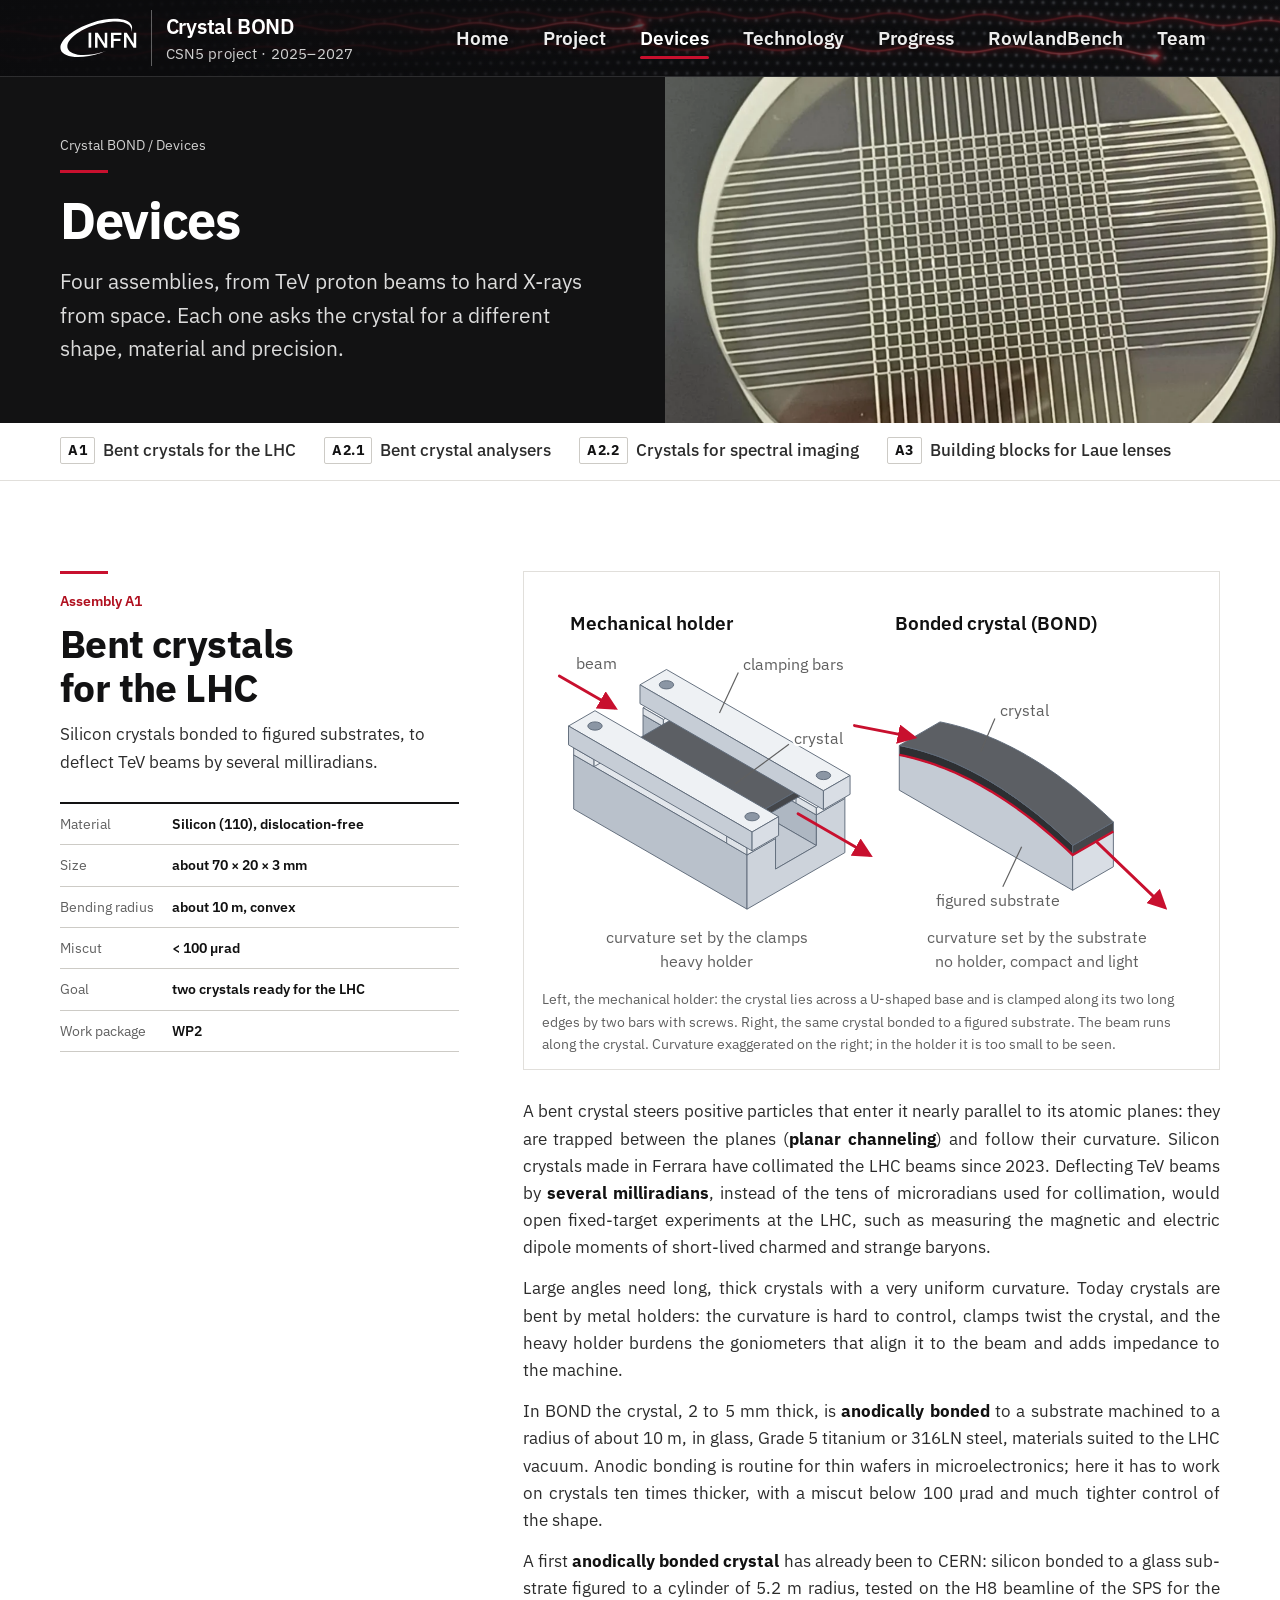
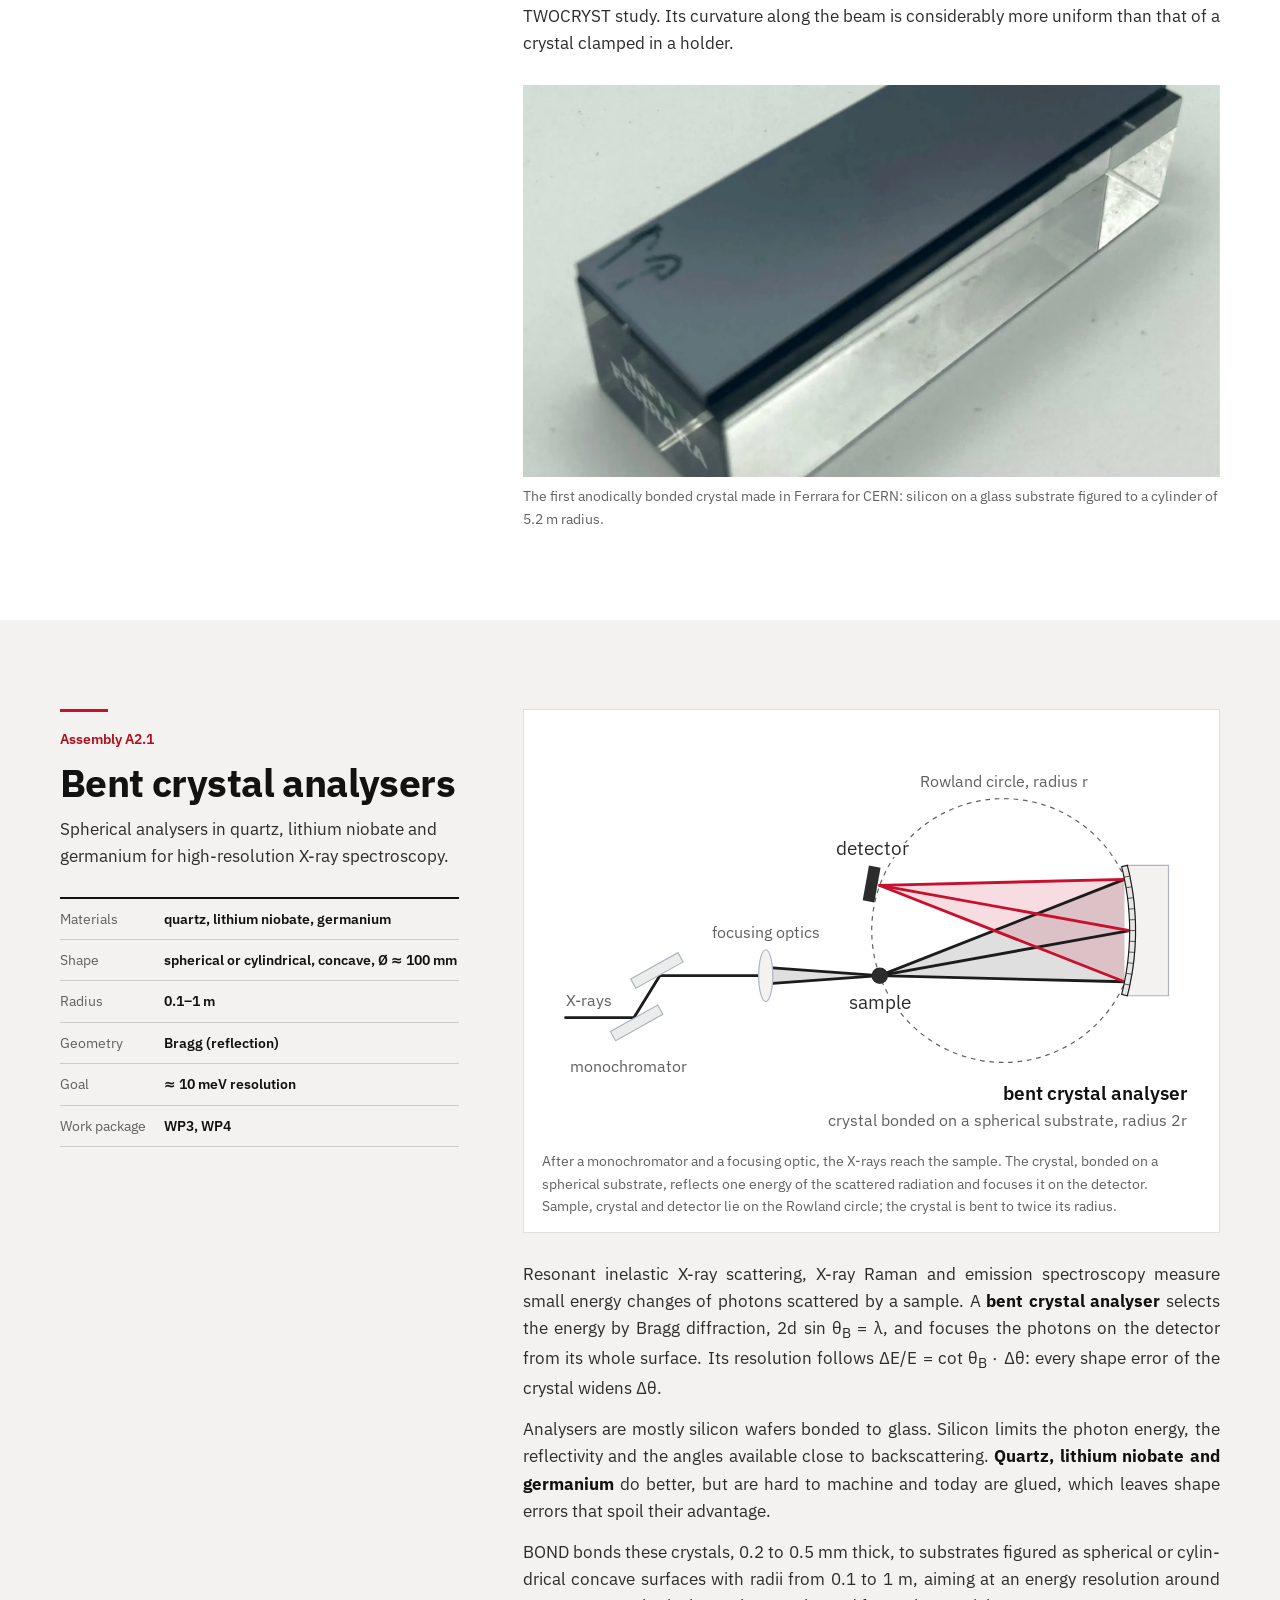
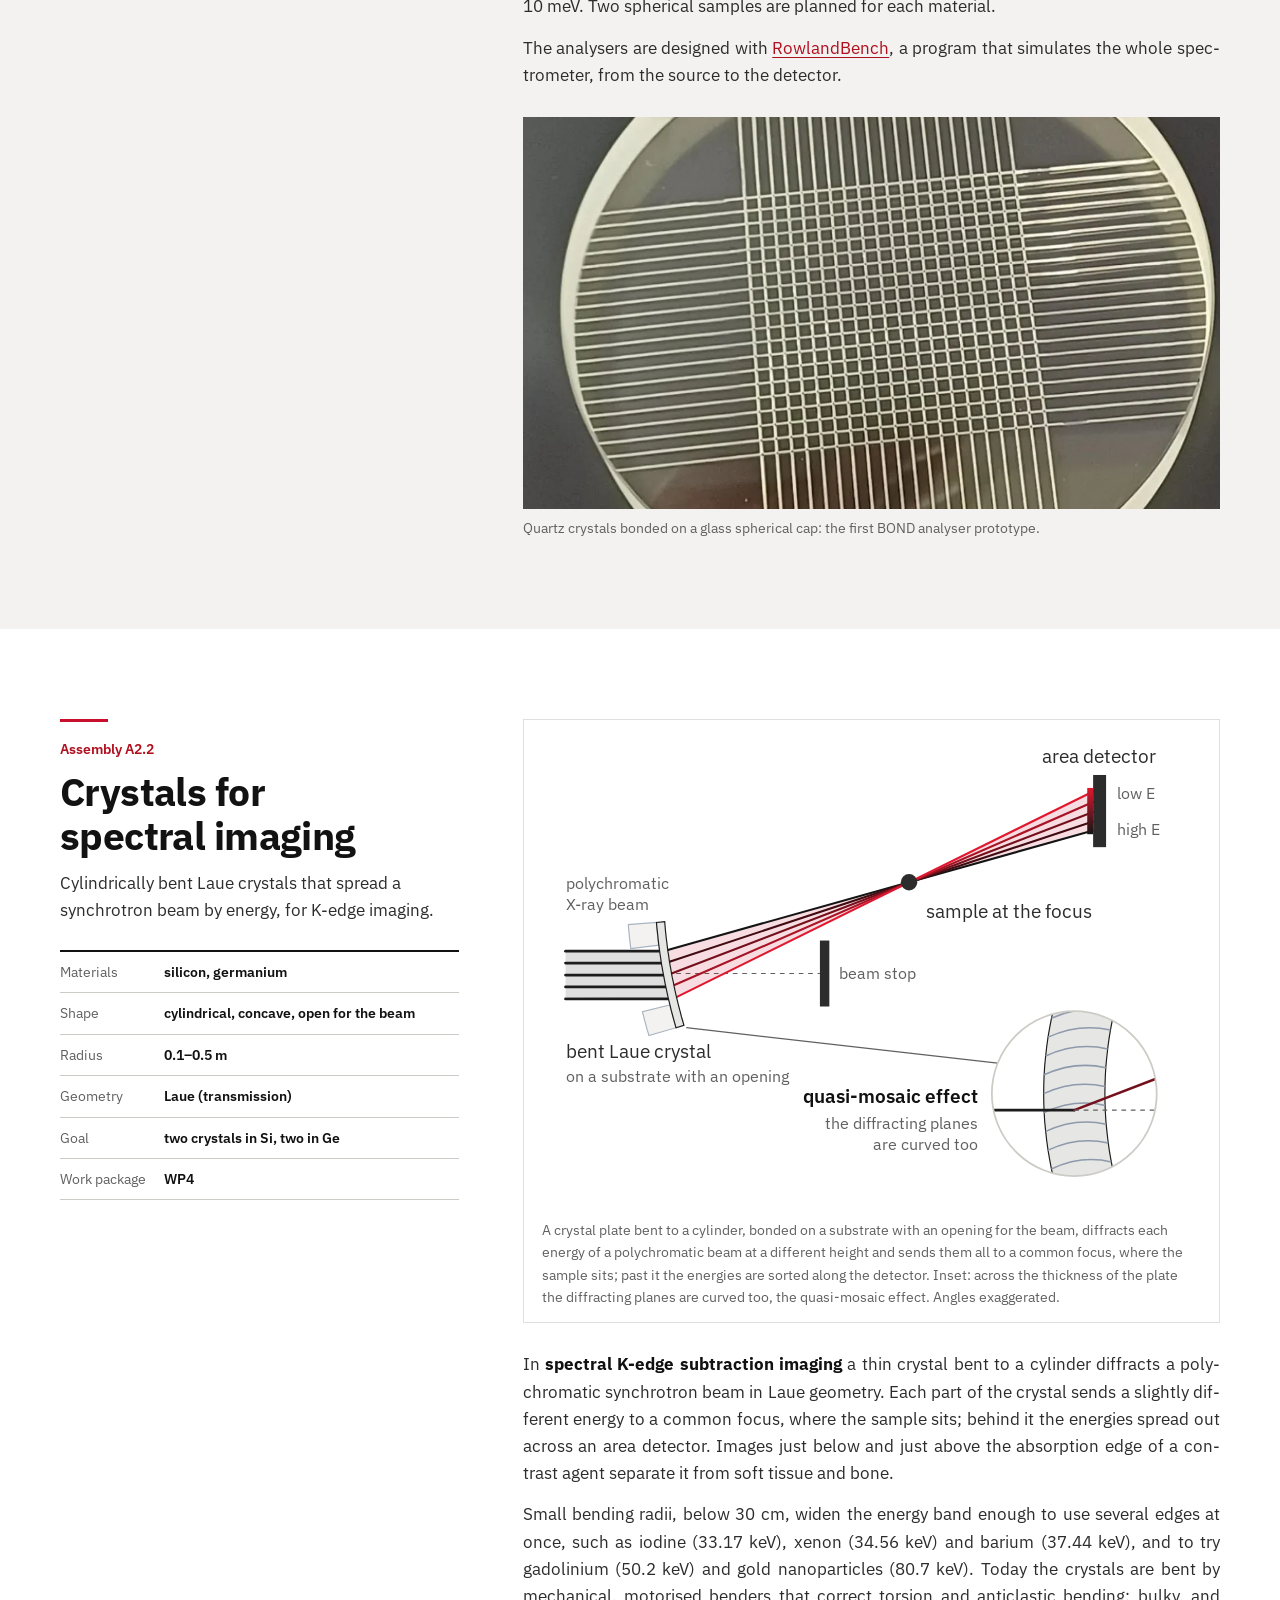
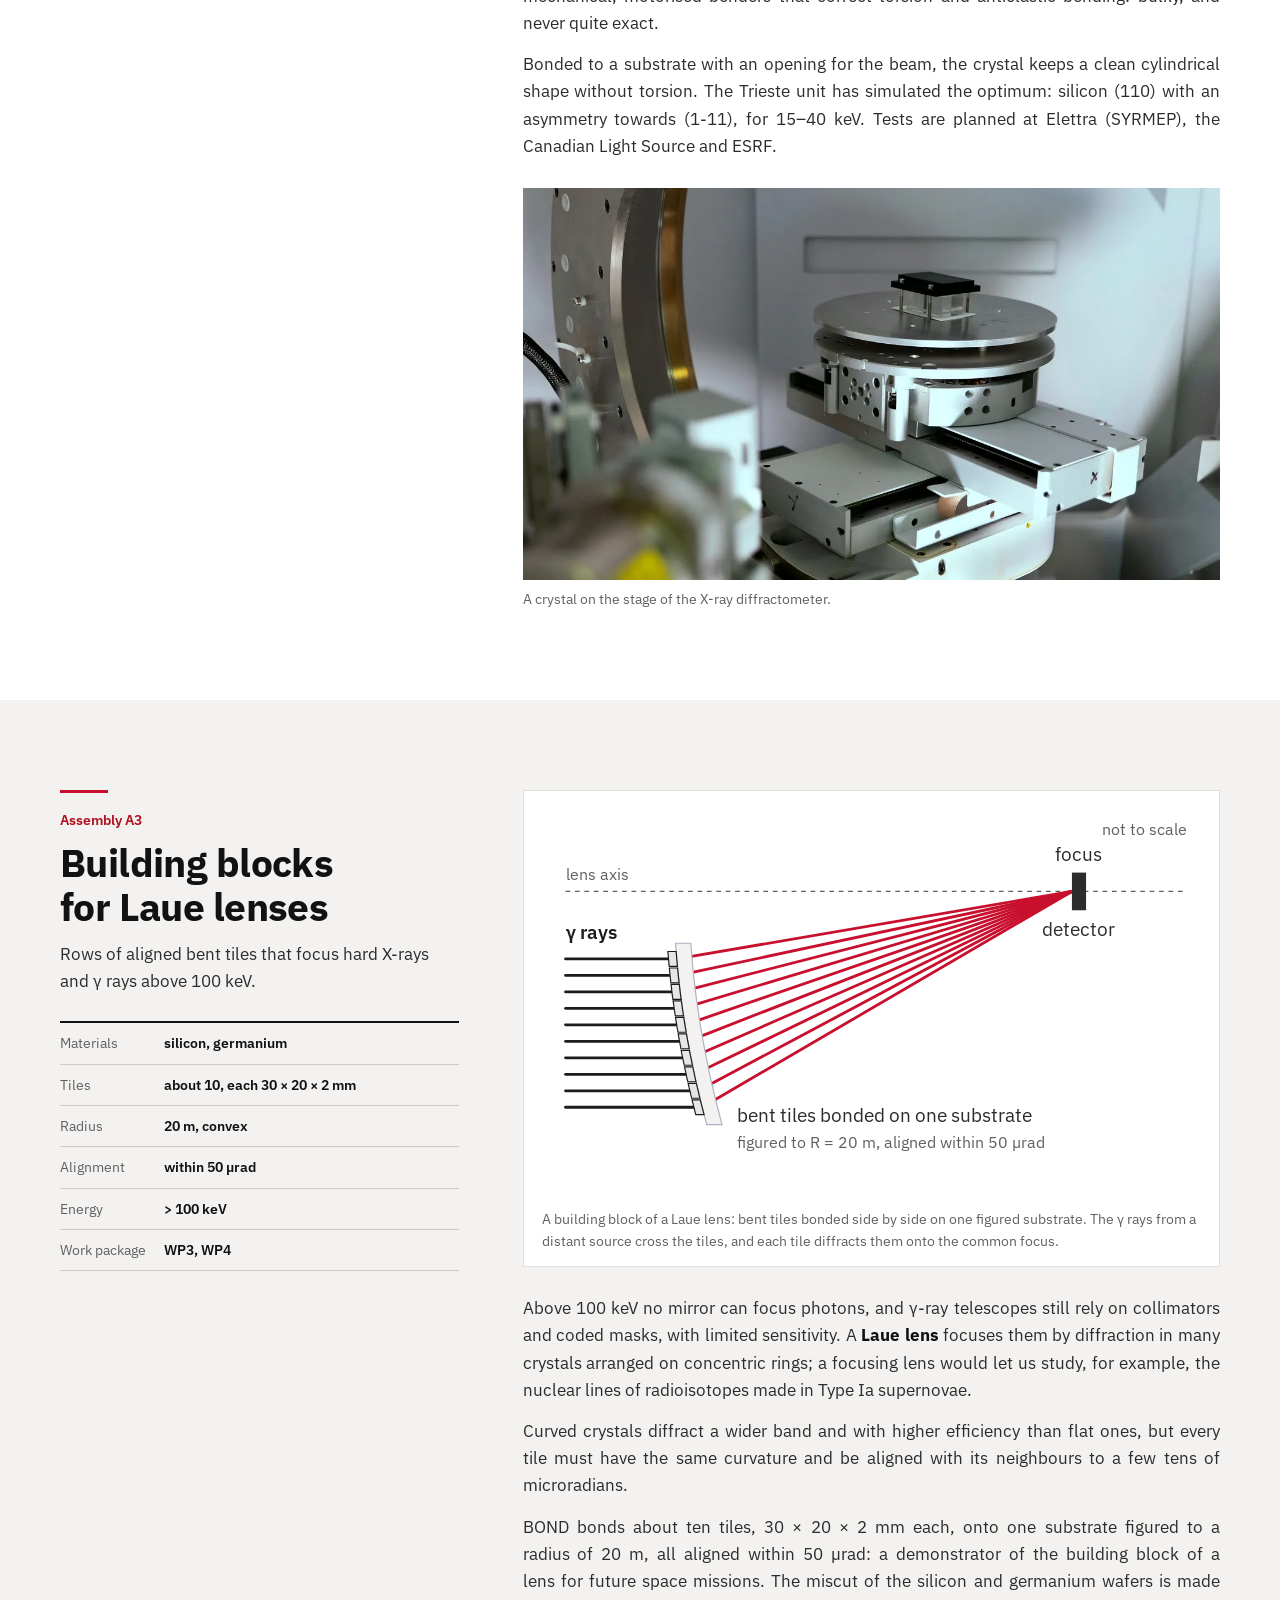
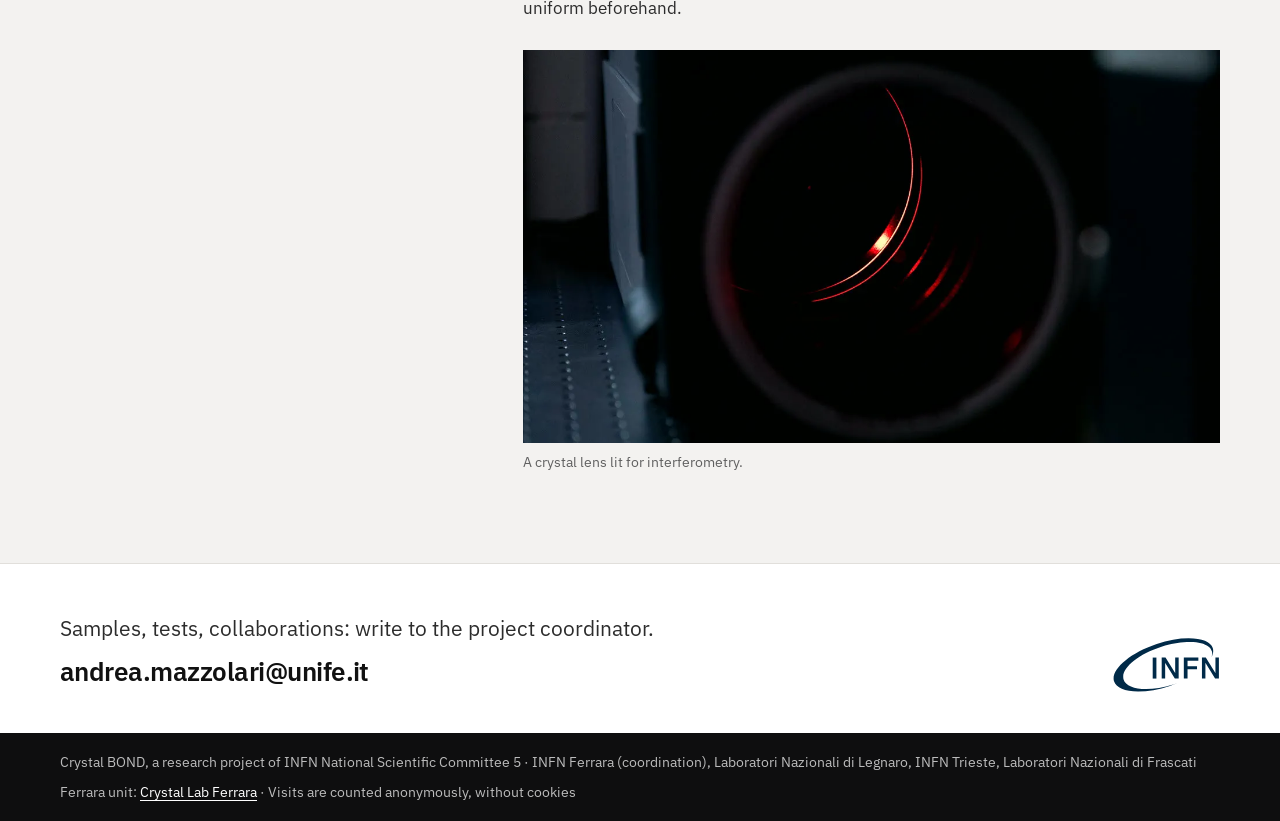
==== commit fc0da37d: "RowlandBench: without "written in Ferrara" Co-Authored-By: Claude Opus 5.5 <noreply@anthropic.com>" ====
--- a/devices.html
+++ b/devices.html
@@ -106,7 +106,7 @@
       <p>Res­o­nant in­elas­tic X-ray scatter­ing, X-ray Raman and emis­sion spec­tros­co­py measure small energy changes of photons scat­tered by a sample. A <b>bent crystal analyser</b> selects the energy by Bragg diffrac­tion, 2d sin θ<sub>B</sub> = λ, and focuses the photons on the de­tec­tor from its whole surface. Its resolu­tion follows ΔE/E = cot θ<sub>B</sub> · Δθ: every shape error of the crystal widens Δθ.</p>
       <p>Analysers are mostly silicon wafers bonded to glass. Silicon limits the photon energy, the re­flec­tiv­i­ty and the angles available close to backscatter­ing. <b>Quartz, lithium niobate and ger­ma­nium</b> do better, but are hard to machine and today are glued, which leaves shape errors that spoil their advantage.</p>
       <p>BOND bonds these crys­tals, 0.2 to 0.5 mm thick, to sub­strates figured as spher­i­cal or cy­lin­dri­cal concave sur­faces with radii from 0.1 to 1 m, aiming at an energy resolu­tion around 10 meV. Two spher­i­cal samples are planned for each ma­te­ri­al.</p>
-      <p>The analysers are de­signed with <a href="rowlandbench.html">RowlandBench</a>, a program written in Ferrara that simulates the whole spec­trom­e­ter, from the source to the de­tec­tor.</p>
+      <p>The analysers are de­signed with <a href="rowlandbench.html">RowlandBench</a>, a program that simulates the whole spec­trom­e­ter, from the source to the de­tec­tor.</p>
       </div>
       <figure class="photo"><picture><source srcset="img/photos/quartz-analyser.webp" type="image/webp"><img src="img/photos/quartz-analyser.jpg" alt="Quartz crystals bonded on a glass spherical cap: the first BOND analyser prototype" loading="lazy"></picture><figcaption>Quartz crystals bonded on a glass spherical cap: the first BOND analyser prototype.</figcaption></figure>
     </div>
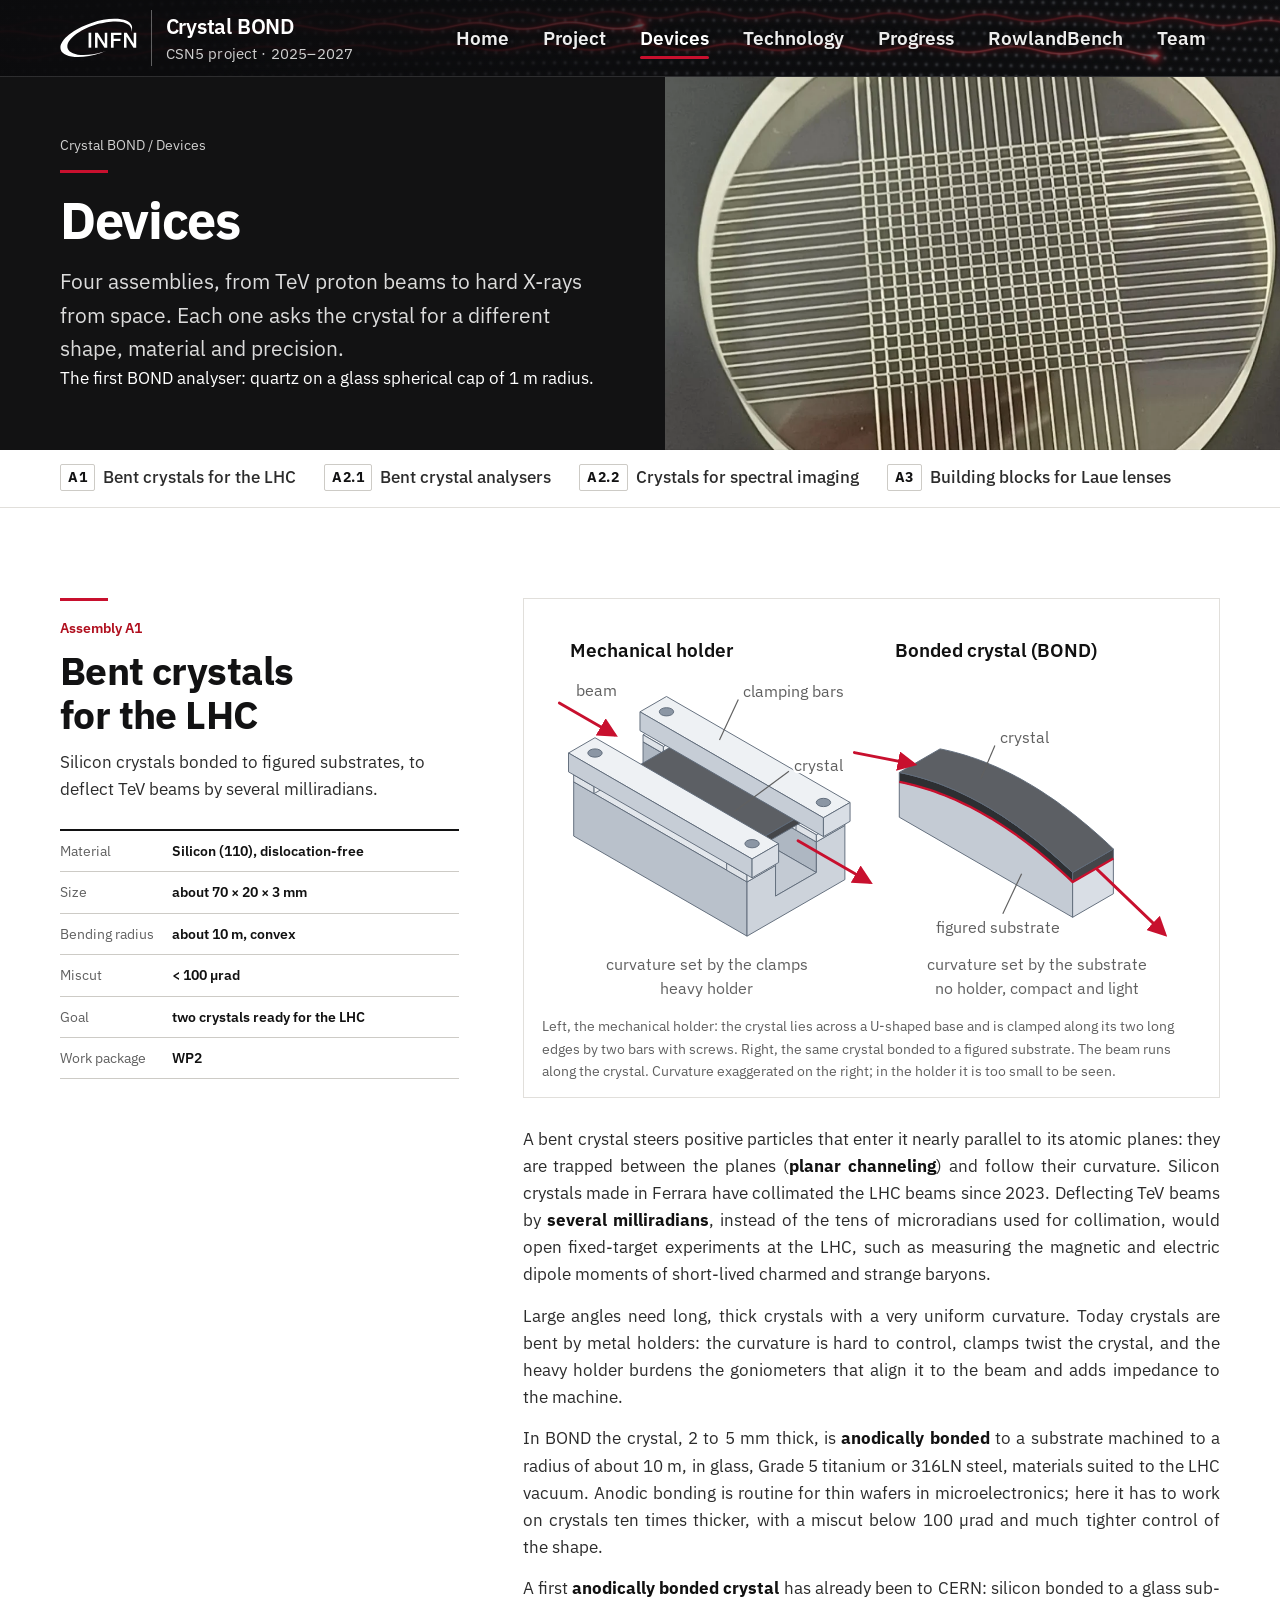
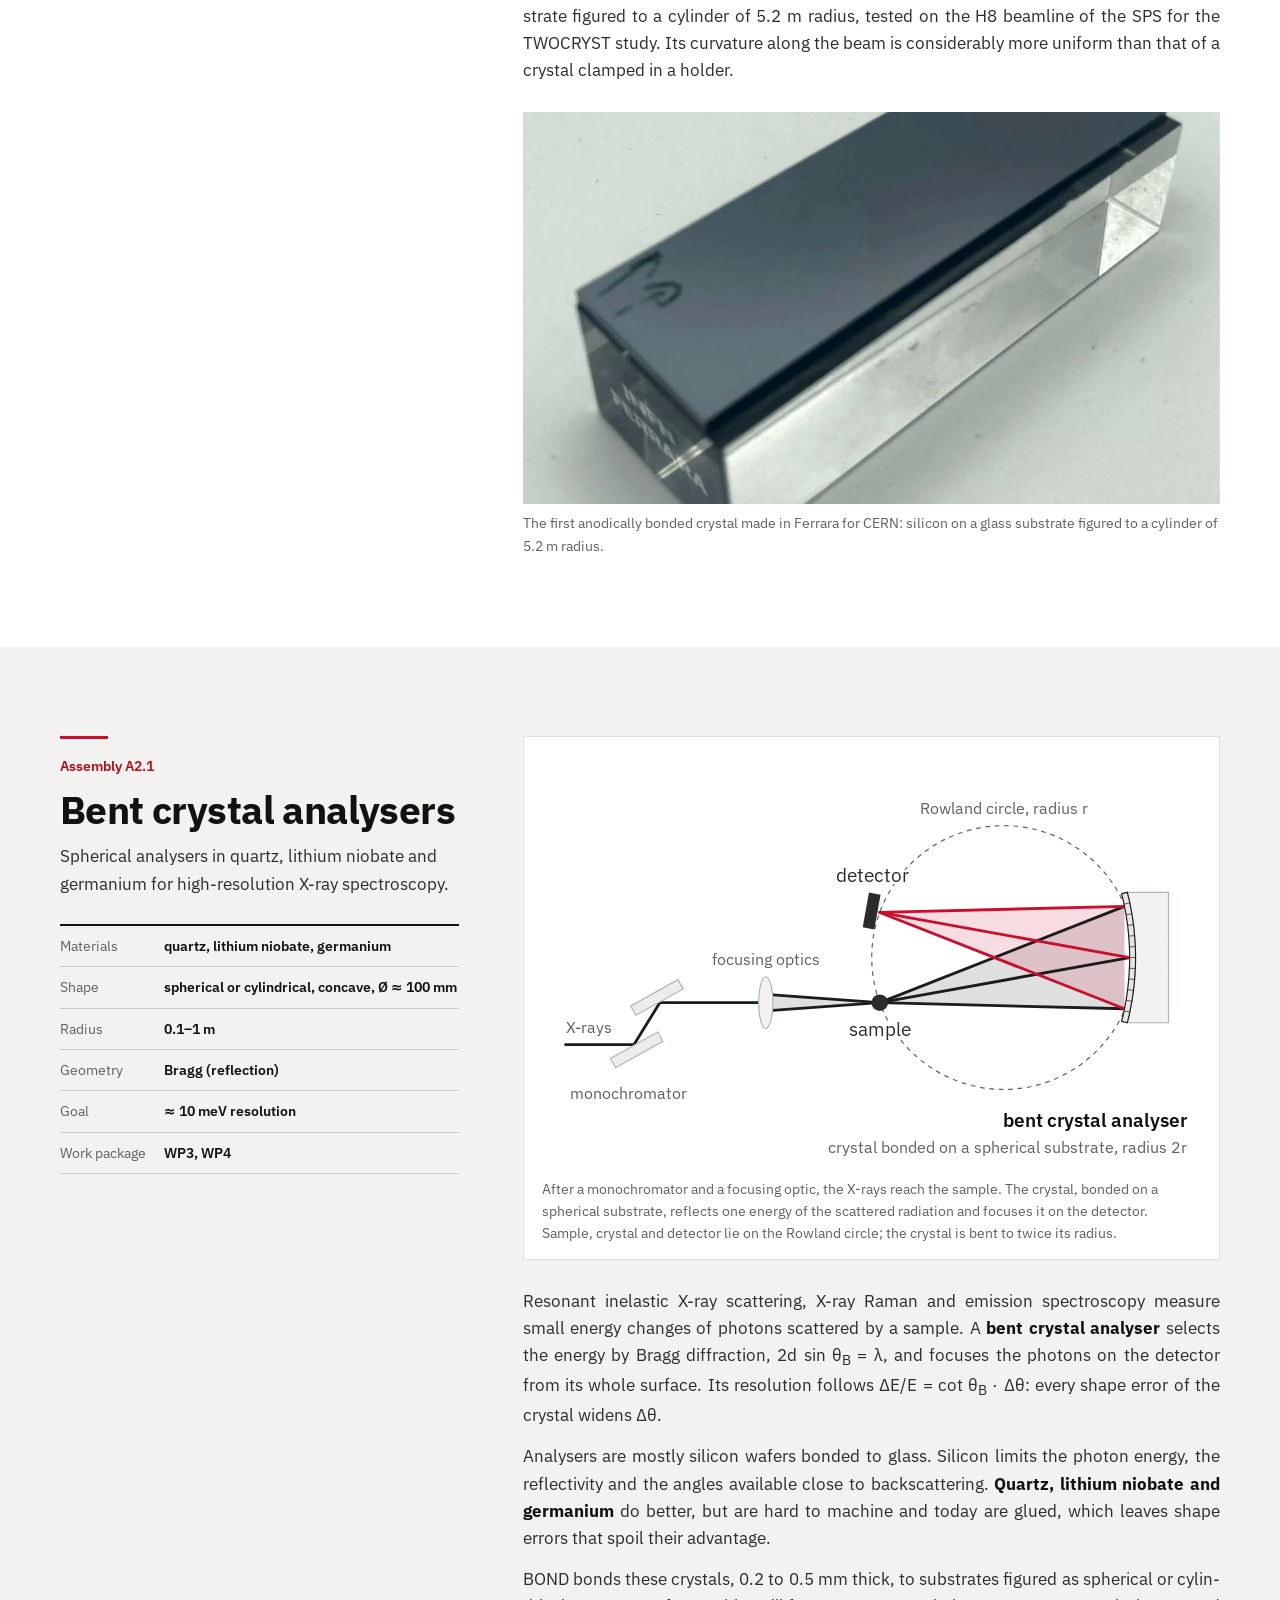
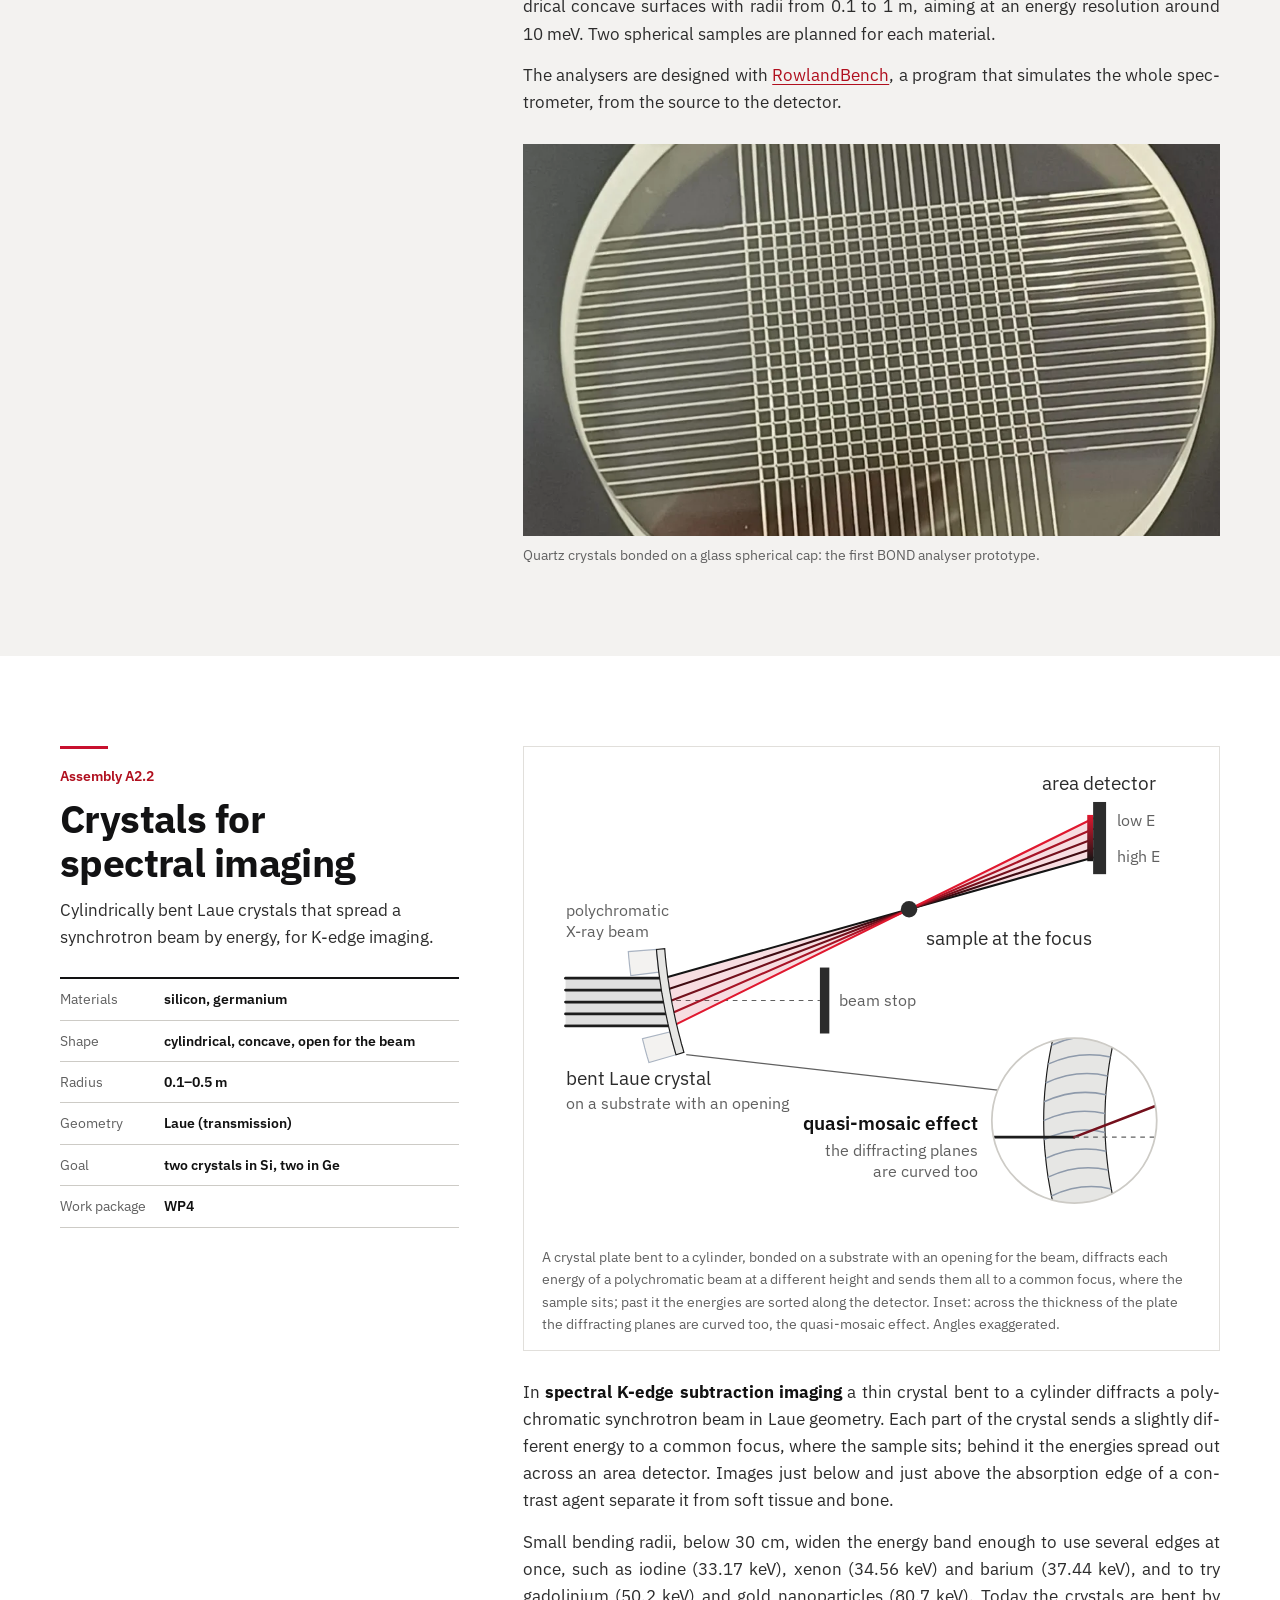
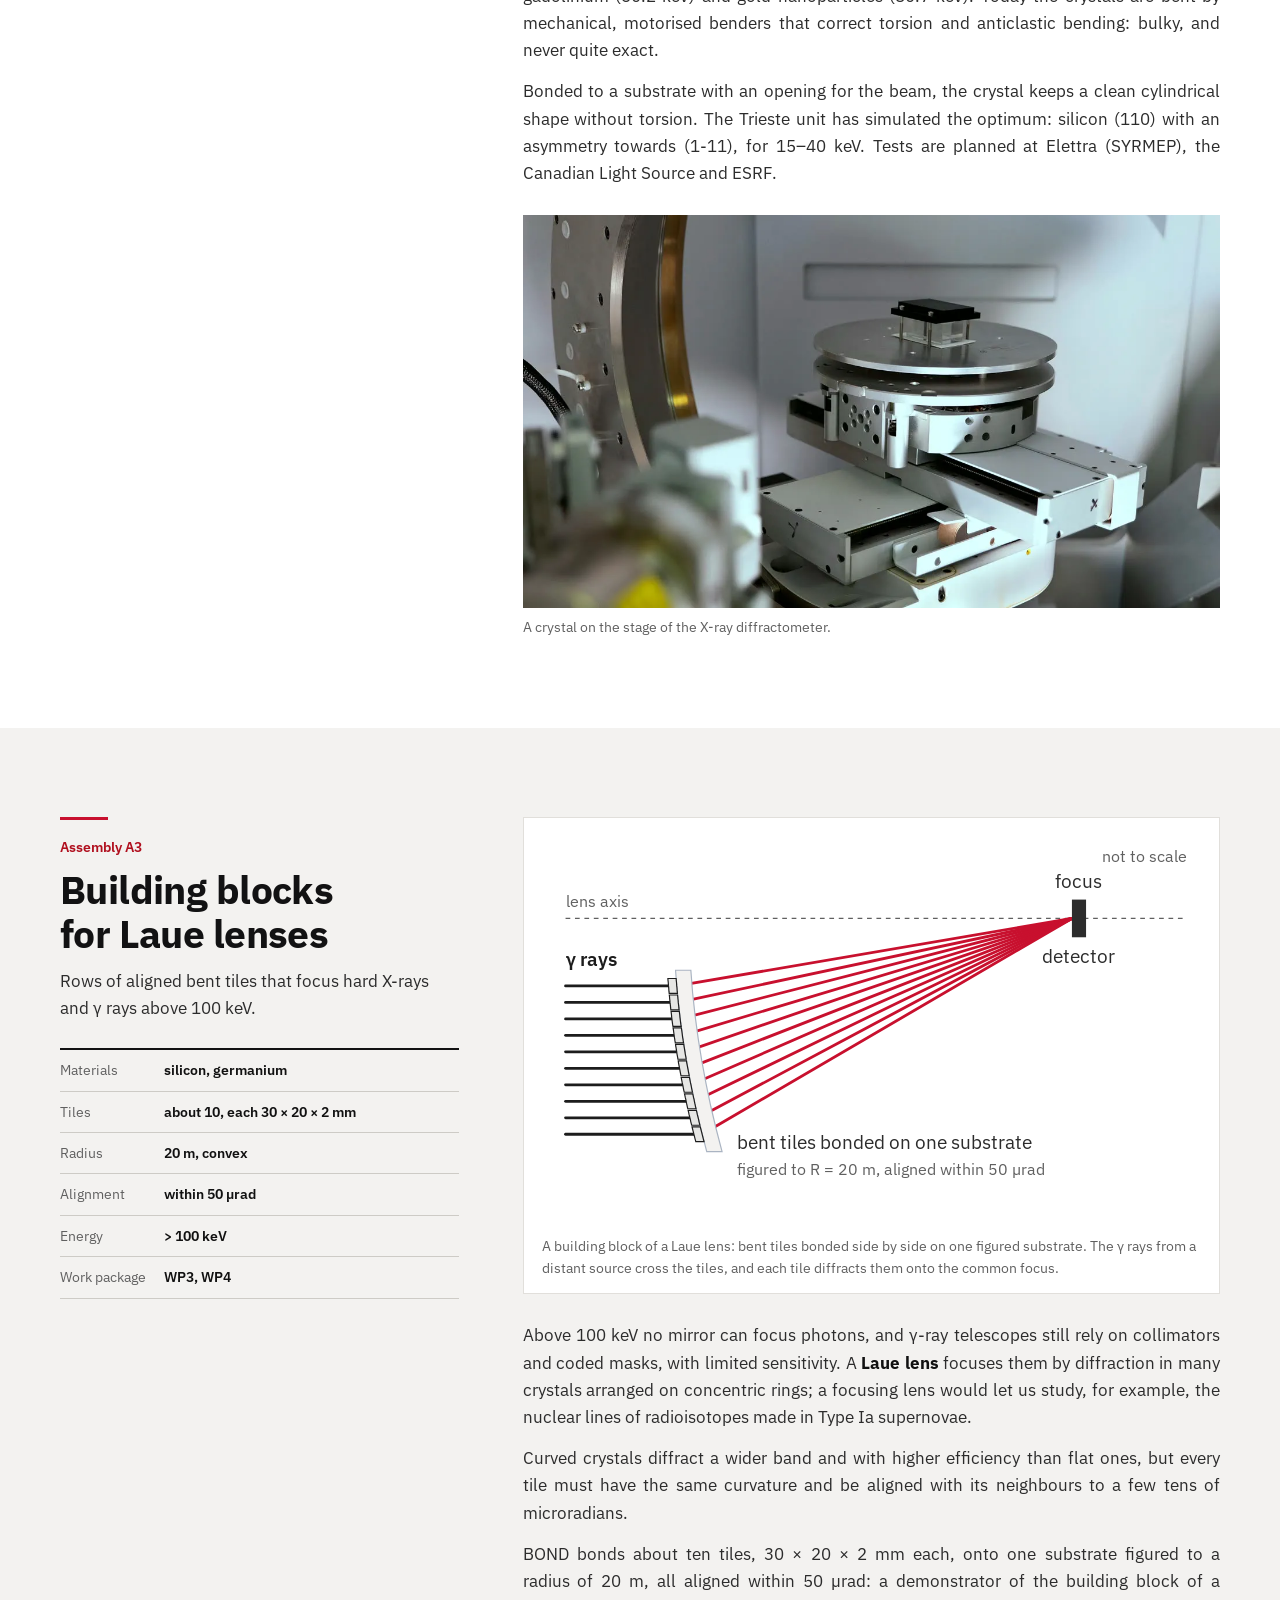
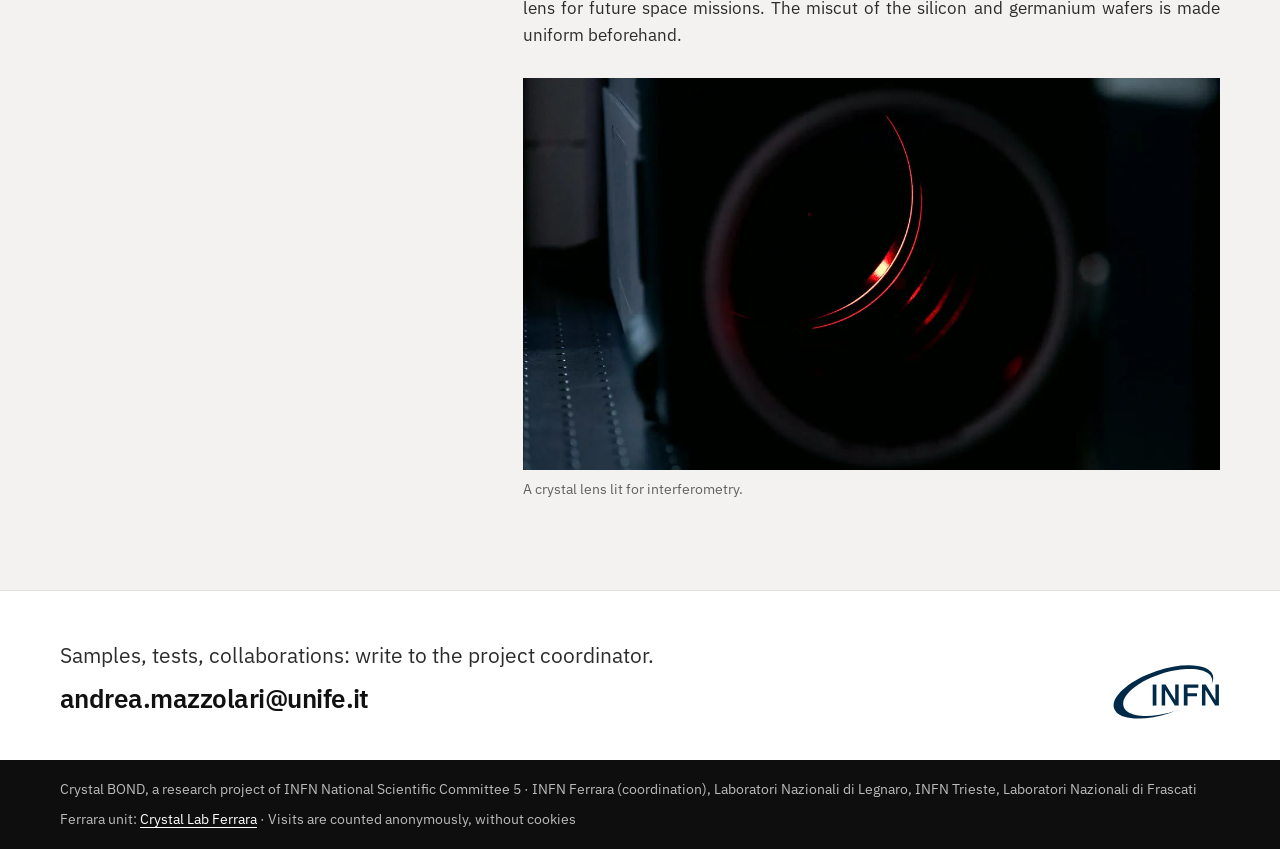
==== commit 04dc1ac4: "RowlandBench page: figures in a viewer, kinds of measurement as a list, download and video in the ge" ====
--- a/devices.html
+++ b/devices.html
@@ -9,8 +9,8 @@
 <meta name="theme-color" content="#0e0e0f">
 <link rel="icon" href="img/logo.svg" type="image/svg+xml">
 <link rel="preload" href="fonts/ibm-plex-sans-latin.woff2" as="font" type="font/woff2" crossorigin>
-<link rel="stylesheet" href="base.css?v=a91cfbdd">
-<link rel="stylesheet" href="bond.css?v=c9756dfd">
+<link rel="stylesheet" href="base.css?v=670f753a">
+<link rel="stylesheet" href="bond.css?v=a2251771">
 <meta property="og:type" content="website">
 <meta property="og:site_name" content="Crystal BOND">
 <meta property="og:title" content="Devices · Crystal BOND">
@@ -41,7 +41,7 @@
   <div class="p-head-text">
     <p class="crumbs rise"><a href="./">Crystal BOND</a> / Devices</p>
     <h1 class="rise d1">Devices</h1>
-    <p class="rise d2">Four assemblies, from TeV proton beams to hard X-rays from space. Each one asks the crystal for a different shape, material and precision.</p>
+    <p class="rise d2">Four assemblies, from TeV proton beams to hard X-rays from space. Each one asks the crystal for a different shape, material and precision.</p>The first BOND analyser: quartz on a glass spherical cap of 1 m radius.
   </div>
   <div class="p-head-photo"><picture><source srcset="img/photos/quartz-analyser.webp" type="image/webp"><img src="img/photos/quartz-analyser.jpg" alt="Quartz crystals bonded on a glass spherical cap: the first BOND analyser prototype" fetchpriority="high"></picture></div>
 </section>
@@ -202,6 +202,6 @@
     </div>
   </div>
 </footer>
-<script src="bond.js?v=73d1dc19" defer onerror="document.documentElement.classList.replace('js', 'no-js')"></script>
+<script src="bond.js?v=43096b1b" defer onerror="document.documentElement.classList.replace('js', 'no-js')"></script>
 </body>
 </html>
--- a/base.css
+++ b/base.css
@@ -150,6 +150,7 @@
 /* ---------- motion ---------- */
 .rise { animation: rise .8s cubic-bezier(.2,.7,.2,1) both; }
 .rise.d1 { animation-delay: .08s; } .rise.d2 { animation-delay: .16s; } .rise.d3 { animation-delay: .24s; }
+::selection { background: var(--gold); color: #fff; }
 @keyframes rise { from { opacity: 0; transform: translateY(18px); } to { opacity: 1; transform: none; } }
 /* entrances (bond.js marks the parts with "reveal"): until it has, the sections under the header wait unseen, so the
    finished page never flashes first; if the script never gets there they show by themselves after three seconds */
--- a/bond.css
+++ b/bond.css
@@ -50,7 +50,7 @@
 .i-hero .actions { margin-top: 32px; }
 .p-head h1 { margin-top: 14px; font-size: var(--fs-h1); letter-spacing: -0.025em; }
 .p-head h1::before { content: ""; display: block; width: 48px; height: 3px; background: var(--gold); margin-bottom: 18px; }
-.p-head-text > p:last-child { margin-top: 16px; font-size: var(--fs-lead); color: var(--on-dark-2); max-width: 50ch; }
+.p-head-text > h1 + p { margin-top: 16px; font-size: var(--fs-lead); color: var(--on-dark-2); max-width: 50ch; }
 .crumbs { font-size: var(--fs-small); color: var(--on-dark); }
 .crumbs a { color: var(--on-dark); text-decoration: none; }
 .crumbs a:hover { color: #fff; text-decoration: underline; }
@@ -356,10 +356,6 @@
   .brand img { height: 40px; }
 }
 /* RowlandBench: result views */
-.rb-figs { display: grid; grid-template-columns: repeat(auto-fit, minmax(min(100%, 340px), 1fr)); gap: 24px; align-items: start; }
-.rb-figs .figcard img { width: 100%; height: auto; }
-.rb-figs figcaption b { color: var(--ink); }
-.p-head-photo img[src*="rb-head"] { object-position: left center; }
 /* ---------- statistics page: one series everywhere, in ink; red only for the bar under the pointer ---------- */
 .stats-head { grid-template-columns: 1fr; }
 .stats-note, .stats-updated { color: var(--muted); font-size: var(--fs-ui); }
@@ -456,3 +452,40 @@
 .film-btn { position: absolute; right: 14px; bottom: 14px; width: 44px; height: 44px; display: grid; place-items: center; padding: 0; background: rgba(14,14,15,.72); color: #fff; border: 1px solid rgba(255,255,255,.45); border-radius: 2px; cursor: pointer; transition: background .2s ease; }
 .film-btn:hover { background: #0e0e0f; }
 .film-btn svg { width: 16px; height: 16px; }
+
+/* ---------- RowlandBench page ---------- */
+/* the head shows one plot of the program, whole, on its own white ground */
+.p-head-photo:has(img[src*="rb-head"]) { background: #fff; }
+.p-head-photo img[src*="rb-head"] { object-fit: contain; padding: clamp(14px, 2.4vw, 36px); }
+.p-head .actions { margin-top: 28px; }
+.about b { color: var(--ink); }
+/* three kinds of measurement, beside the text */
+.modes h3 { font-size: var(--fs-h3); color: var(--navy); letter-spacing: -0.01em; }
+.modes > p { margin-top: 10px; margin-bottom: 22px; }
+.modes > p.about-more { margin: 18px 0 0; }
+.about .actions .btn { text-align: center; }
+.modes .factsheet { grid-template-columns: 5.5em 1fr; }
+.modes .factsheet dt { color: var(--ink); font-size: var(--fs-ui); font-weight: 700; padding-top: 13px; }
+.modes .factsheet dd { font-weight: 400; color: var(--ink-2); }
+@media (min-width: 961px) { .modes { position: sticky; top: calc(var(--nav-h) + 28px); padding-top: 21px; } }
+/* views of a run: tabs made by bond.js, one large figure at a time; without script the figures follow one another */
+.view + .view { margin-top: 24px; }
+.view[hidden] + .view, .view + .view[hidden] { margin-top: 0; }
+.view-tabs { display: flex; flex-wrap: wrap; gap: 0 clamp(20px, 3vw, 40px); border-bottom: 2px solid var(--navy); margin-bottom: 24px; }
+.view-tabs button { appearance: none; background: none; border: 0; border-bottom: 3px solid transparent; margin-bottom: -2px; padding: 12px 0 11px; min-height: 44px; font: inherit; font-size: var(--fs-ui); font-weight: 600; color: var(--muted); cursor: pointer; transition: color .2s ease, border-color .2s ease; }
+.view-tabs button:hover { color: var(--ink); }
+.view-tabs button[aria-selected="true"] { color: var(--ink); border-bottom-color: var(--gold); }
+.view .figcard > a { display: block; cursor: zoom-in; }
+.view .figcard img { display: block; width: auto; max-width: 100%; height: auto; max-height: min(80vh, 780px); margin-inline: auto; }
+.view figcaption { max-width: 86ch; margin-top: 14px; }
+.view figcaption b { color: var(--ink); }
+.view figcaption a { font-weight: 600; white-space: nowrap; margin-left: .35em; }
+.views.swapped .view:not([hidden]) .figcard > a { animation: view-in .4s cubic-bezier(.2,.7,.2,1) both; }
+@keyframes view-in { from { opacity: 0; transform: translateY(8px); } to { opacity: 1; transform: none; } }
+@media (max-width: 600px) {
+  .view-tabs { display: grid; grid-template-columns: 1fr 1fr; gap: 0 16px; border-bottom: 0; }
+  .view-tabs button { margin-bottom: 0; text-align: left; border-bottom: 2px solid var(--line-2); }
+  .view .figcard img { max-height: none; }
+}
+@media print { .view[hidden] { display: block !important; } .view-tabs { display: none; } }
+@media (max-width: 460px) { .modes .factsheet { grid-template-columns: 1fr; } .modes .factsheet dt { padding-top: 15px; } }
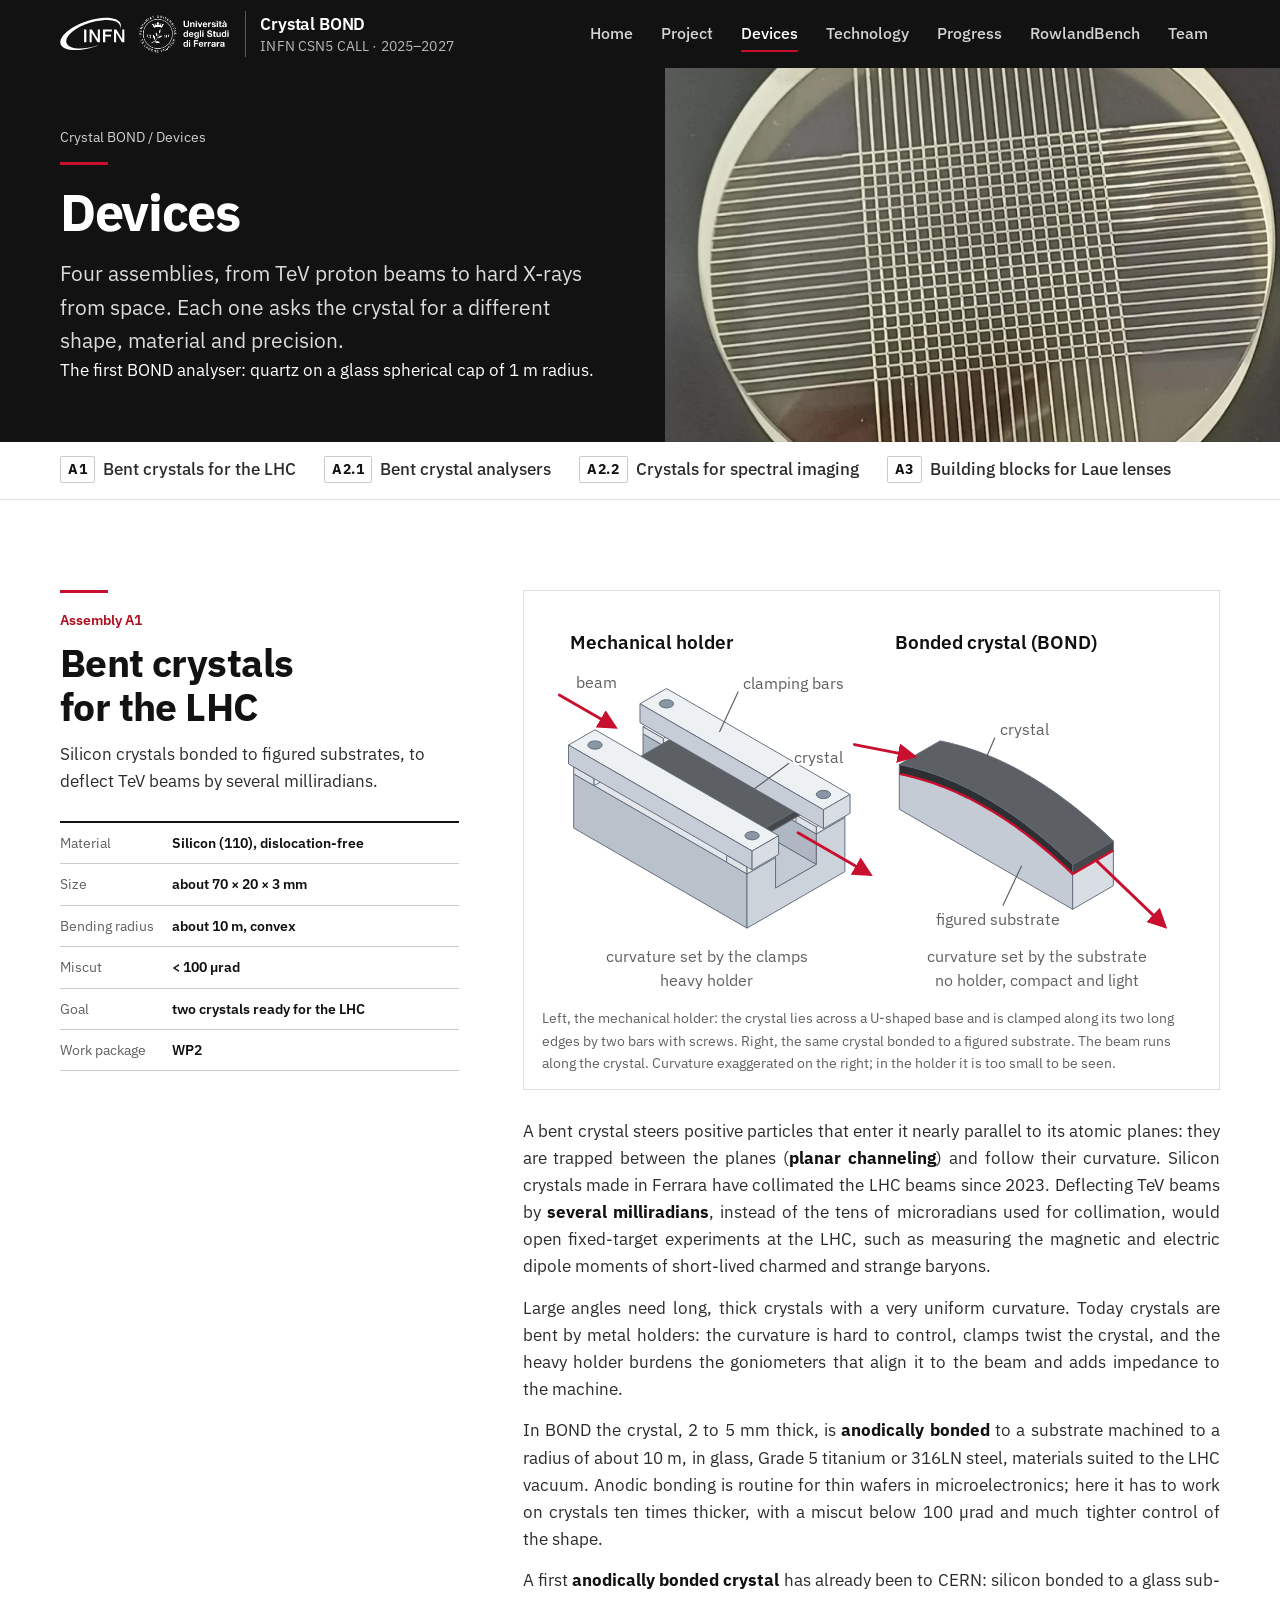
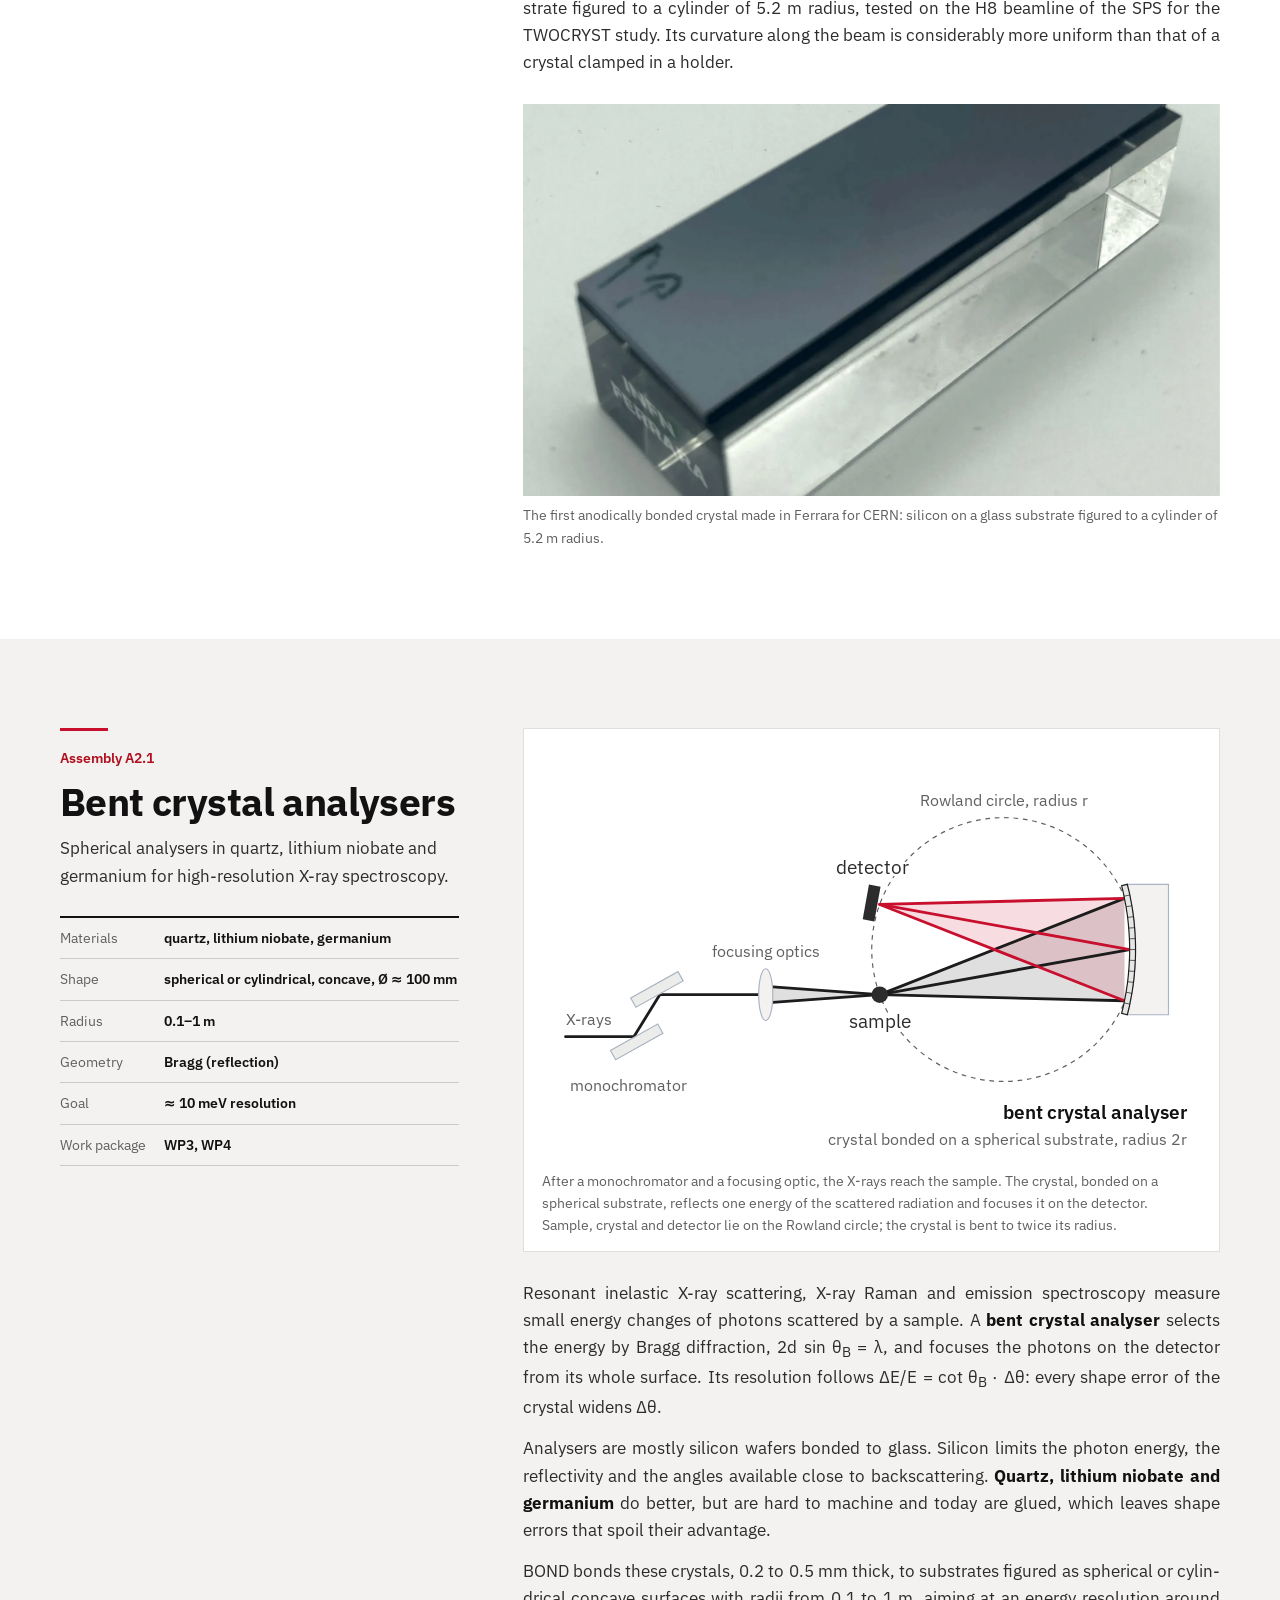
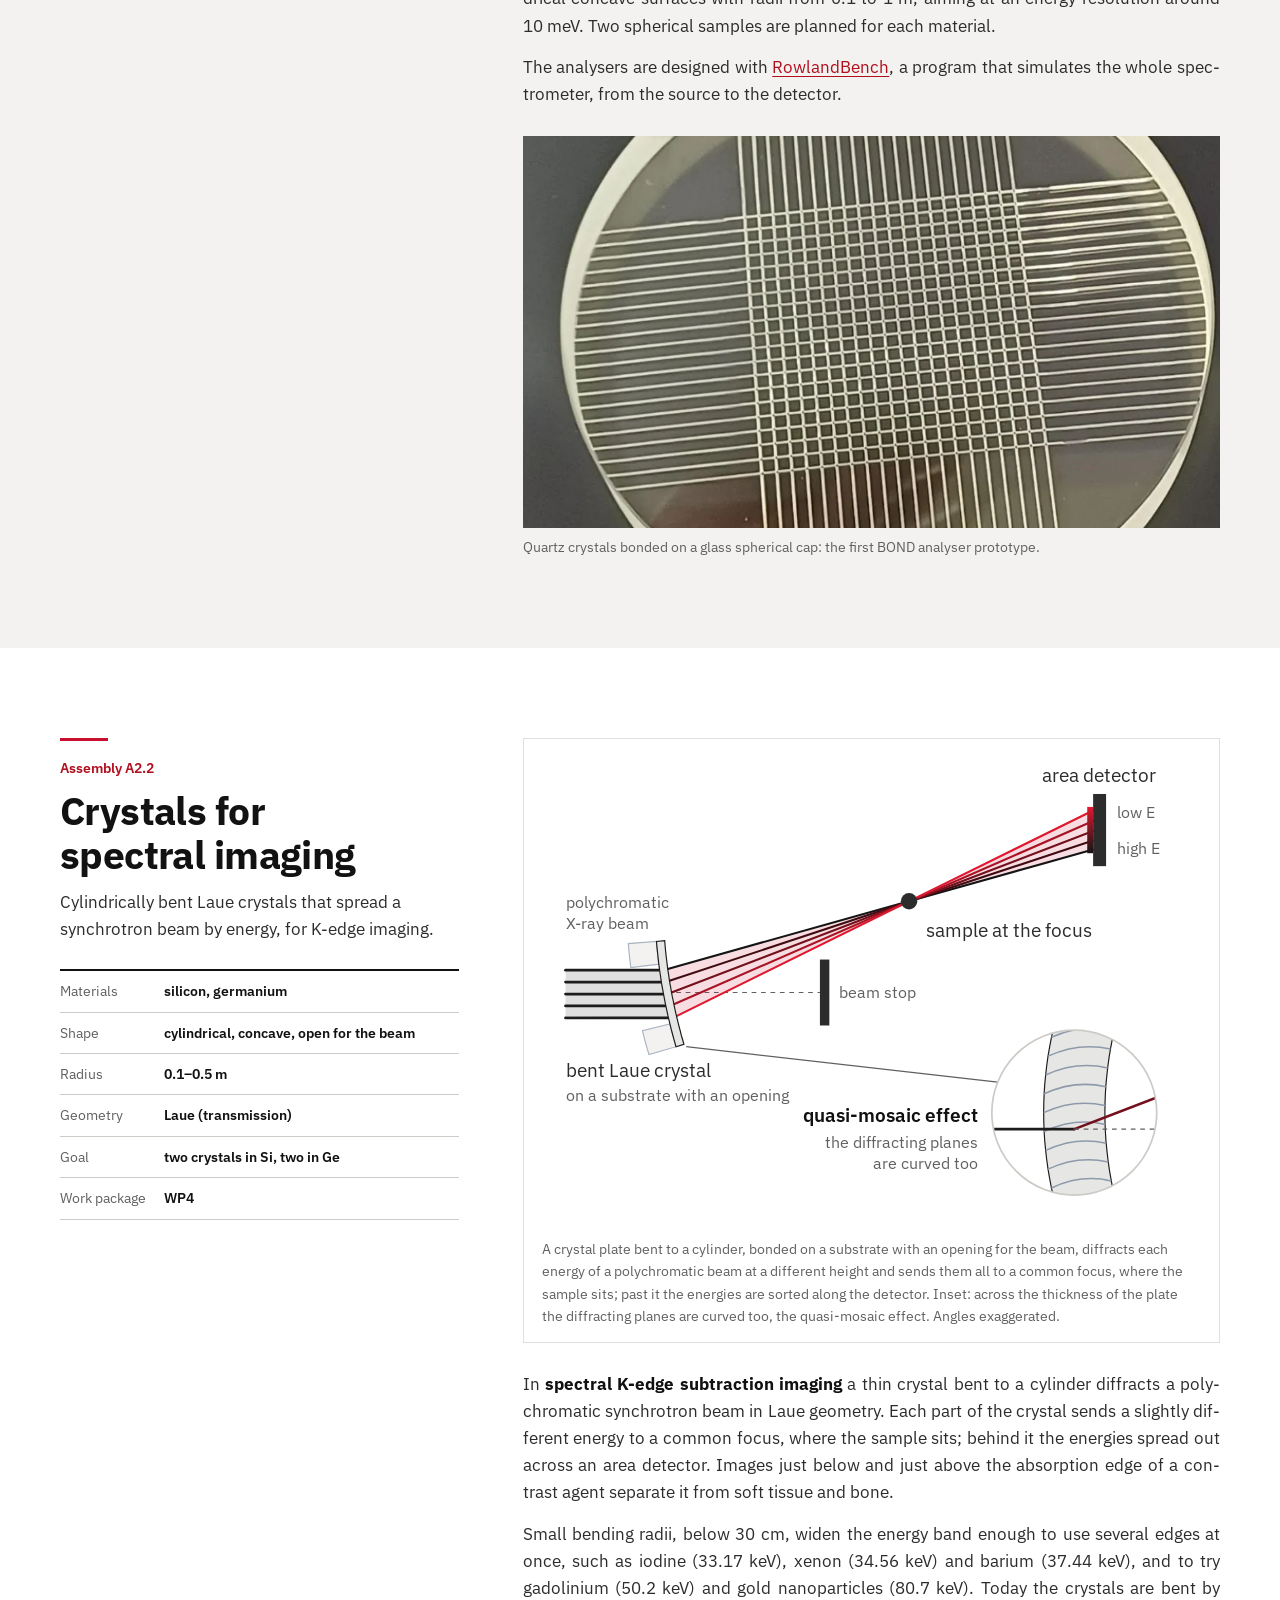
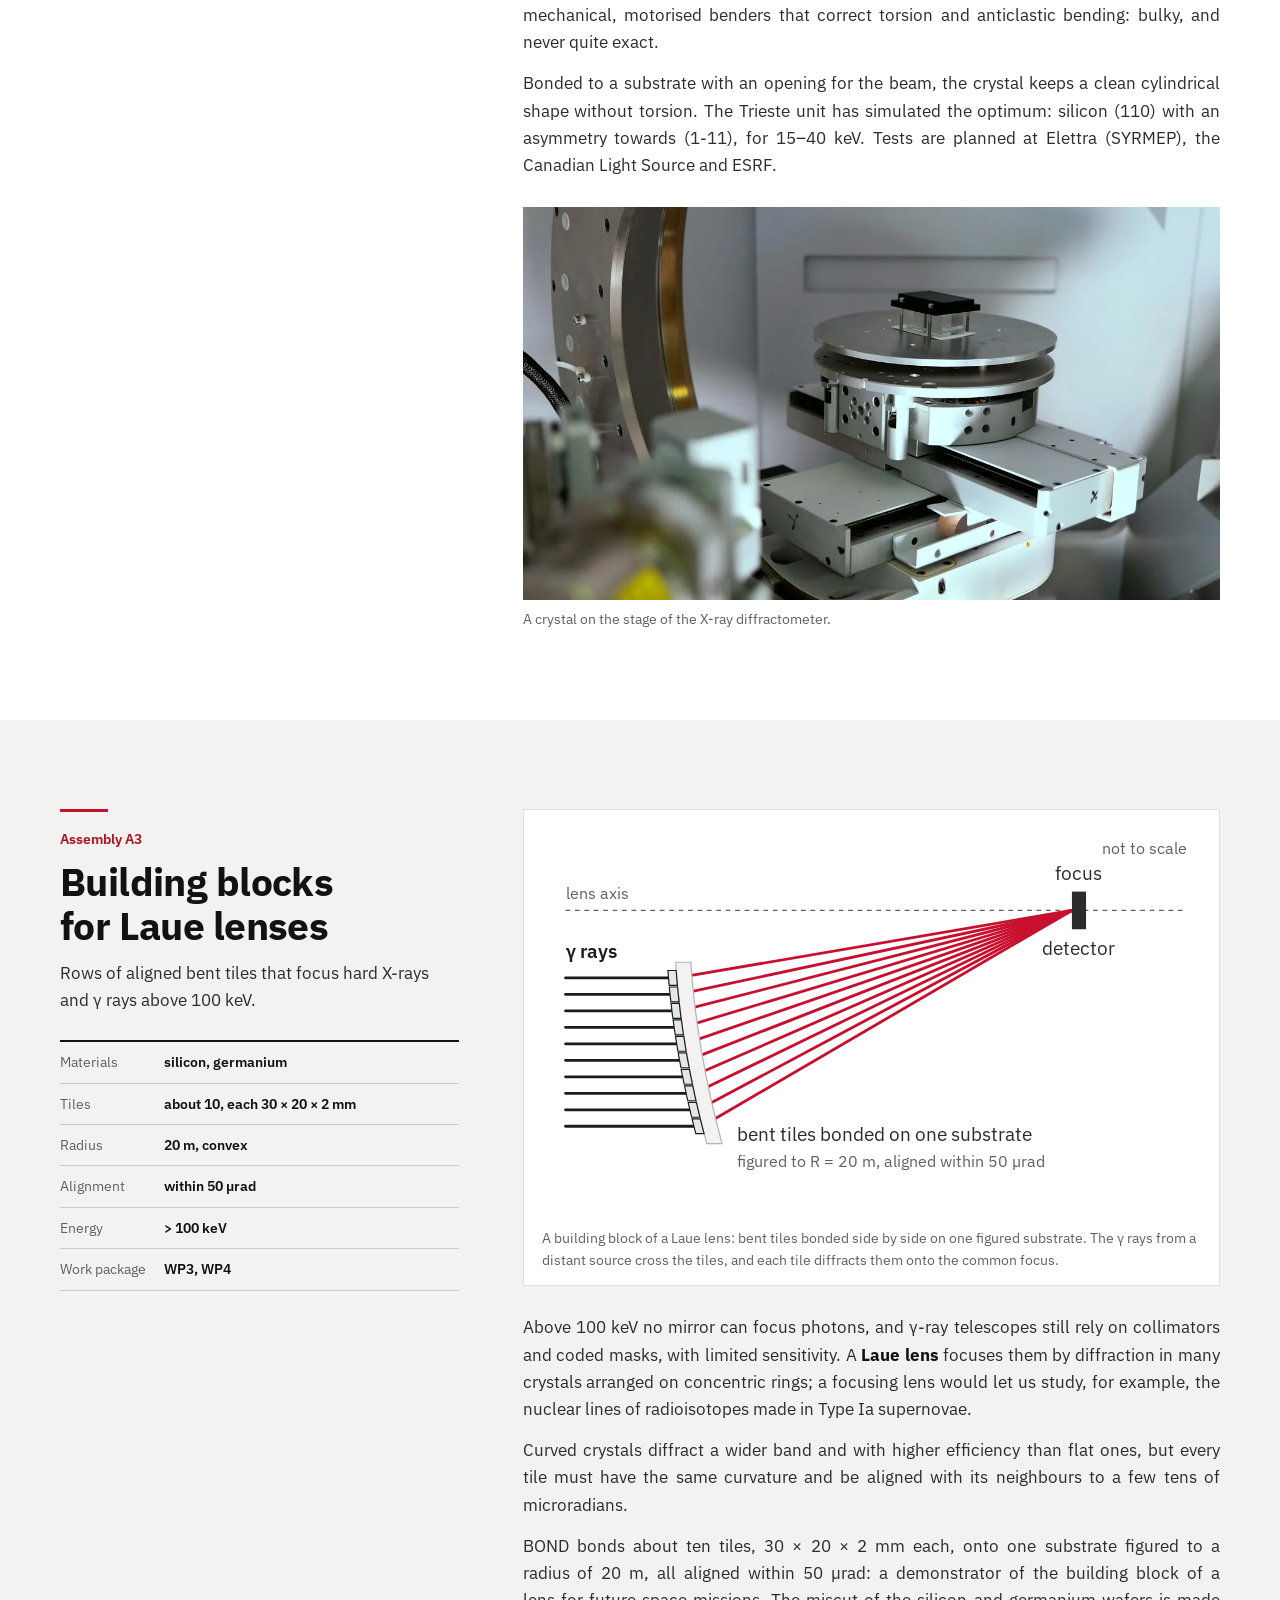
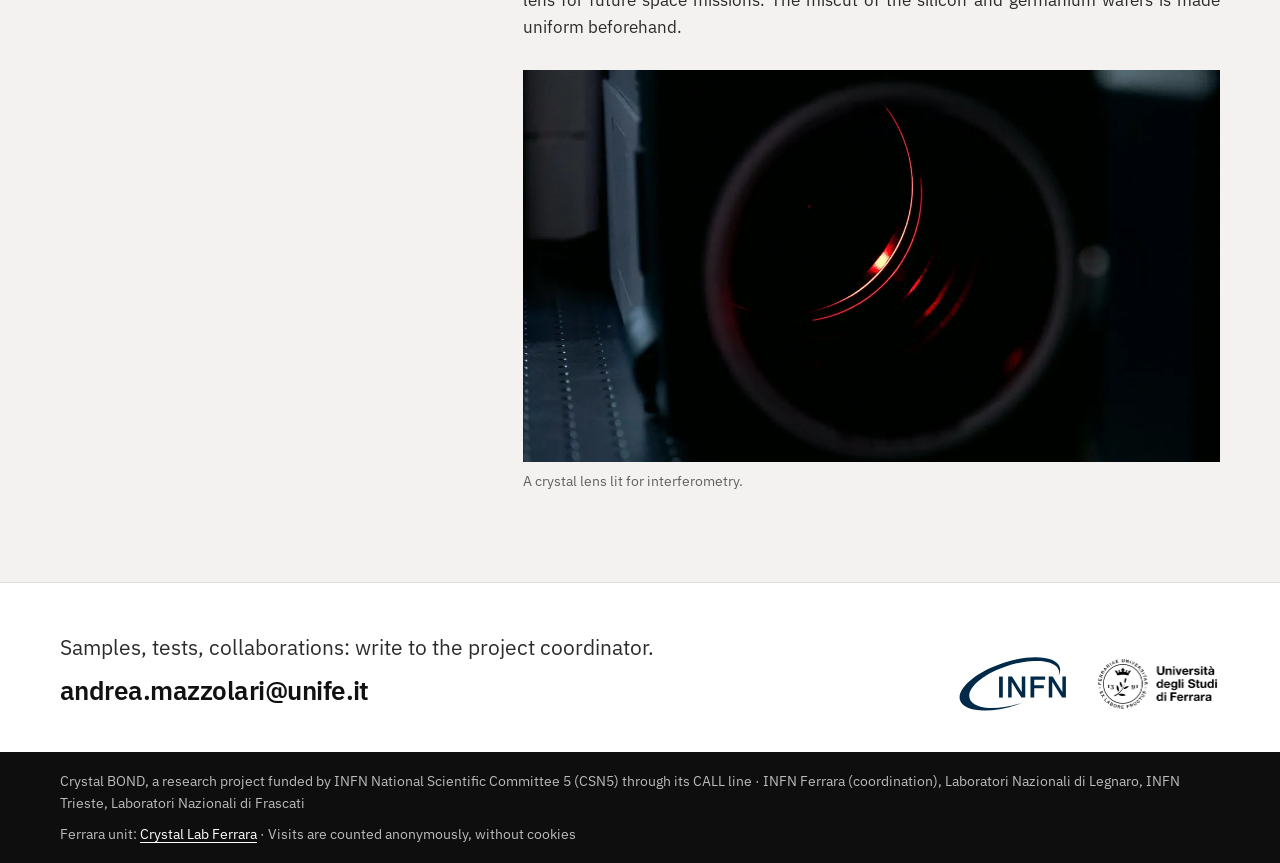
==== commit 4ba3cdef: "Top bar on the model of the lab site, UniFe logo, funding by INFN CSN5 through the CALL line The bar" ====
--- a/devices.html
+++ b/devices.html
@@ -9,8 +9,8 @@
 <meta name="theme-color" content="#0e0e0f">
 <link rel="icon" href="img/logo.svg" type="image/svg+xml">
 <link rel="preload" href="fonts/ibm-plex-sans-latin.woff2" as="font" type="font/woff2" crossorigin>
-<link rel="stylesheet" href="base.css?v=670f753a">
-<link rel="stylesheet" href="bond.css?v=a2251771">
+<link rel="stylesheet" href="base.css?v=514ed836">
+<link rel="stylesheet" href="bond.css?v=3d575f5a">
 <meta property="og:type" content="website">
 <meta property="og:site_name" content="Crystal BOND">
 <meta property="og:title" content="Devices · Crystal BOND">
@@ -20,7 +20,7 @@
 <a class="skip" href="#main">Skip to content</a>
 <header class="nav">
   <div class="wrap nav-in">
-    <a class="brand" href="./"><img src="img/logos/infn-white.svg" alt="INFN" width="65" height="34"><span>Crystal BOND<small>CSN5 project · 2025–2027</small></span></a>
+    <a class="brand" href="./"><img src="img/logos/infn-white.svg" alt="INFN" width="65" height="34"><img class="unife" src="img/logos/unife-white.png" alt="University of Ferrara" width="359" height="160"><span>Crystal BOND<small>INFN CSN5 CALL · 2025–2027</small></span></a>
     <button class="menu-btn" type="button" aria-expanded="false" aria-controls="menu" aria-label="Menu"><svg viewBox="0 0 24 24" aria-hidden="true"><path d="M3 6h18M3 12h18M3 18h18" stroke="currentColor" stroke-width="2" stroke-linecap="round"/></svg></button>
     <nav class="nav-main" aria-label="Main">
       <ul class="nav-links" id="menu">
@@ -43,7 +43,7 @@
     <h1 class="rise d1">Devices</h1>
     <p class="rise d2">Four assemblies, from TeV proton beams to hard X-rays from space. Each one asks the crystal for a different shape, material and precision.</p>The first BOND analyser: quartz on a glass spherical cap of 1 m radius.
   </div>
-  <div class="p-head-photo"><picture><source srcset="img/photos/quartz-analyser.webp" type="image/webp"><img src="img/photos/quartz-analyser.jpg" alt="Quartz crystals bonded on a glass spherical cap: the first BOND analyser prototype" fetchpriority="high"></picture></div>
+  <div class="p-head-photo"><picture><source srcset="img/photos/quartz-analyser.webp" type="image/webp"><img src="img/photos/quartz-analyser.jpg" alt="Quartz crystals bonded on a glass spherical cap: the first BOND analyser prototype" fetchpriority="high" width="1063" height="915"></picture></div>
 </section>
 <nav class="dev-index" aria-label="Devices"><div class="wrap"><ul class="dev-tabs"><li><a href="#steer"><span class="code">A1</span> Bent crystals for the LHC</a></li><li><a href="#analyse"><span class="code">A2.1</span> Bent crystal analysers</a></li><li><a href="#image"><span class="code">A2.2</span> Crystals for spectral imaging</a></li><li><a href="#focus"><span class="code">A3</span> Building blocks for Laue lenses</a></li></ul></div></nav>
 <section class="sec white dev" id="steer">
@@ -73,7 +73,7 @@
       <p>In BOND the crystal, 2 to 5 mm thick, is <b>anodi­cally bonded</b> to a sub­strate machined to a radius of about 10 m, in glass, Grade 5 titanium or 316LN steel, materials suited to the LHC vacuum. Anodic bonding is routine for thin wafers in micro­electronics; here it has to work on crys­tals ten times thicker, with a miscut below 100 µrad and much tighter control of the shape.</p>
       <p>A first <b>anodi­cally bonded crystal</b> has already been to CERN: silicon bonded to a glass sub­strate figured to a cylinder of 5.2 m radius, tested on the H8 beamline of the SPS for the TWOCRYST study. Its cur­va­ture along the beam is considerably more uniform than that of a crystal clamped in a holder.</p>
       </div>
-      <figure class="photo"><picture><source srcset="img/photos/abc-cern.webp" type="image/webp"><img src="img/photos/abc-cern.jpg" alt="The first anodically bonded crystal made in Ferrara for CERN: silicon on a glass substrate figured to a cylinder of 5.2 m radius" loading="lazy"></picture><figcaption>The first anodically bonded crystal made in Ferrara for CERN: silicon on a glass substrate figured to a cylinder of 5.2 m radius.</figcaption></figure>
+      <figure class="photo"><picture><source srcset="img/photos/abc-cern.webp" type="image/webp"><img src="img/photos/abc-cern.jpg" alt="The first anodically bonded crystal made in Ferrara for CERN: silicon on a glass substrate figured to a cylinder of 5.2 m radius" loading="lazy" width="1600" height="1394"></picture><figcaption>The first anodically bonded crystal made in Ferrara for CERN: silicon on a glass substrate figured to a cylinder of 5.2 m radius.</figcaption></figure>
     </div>
   </div>
 </section>
@@ -108,7 +108,7 @@
       <p>BOND bonds these crys­tals, 0.2 to 0.5 mm thick, to sub­strates figured as spher­i­cal or cy­lin­dri­cal concave sur­faces with radii from 0.1 to 1 m, aiming at an energy resolu­tion around 10 meV. Two spher­i­cal samples are planned for each ma­te­ri­al.</p>
       <p>The analysers are de­signed with <a href="rowlandbench.html">RowlandBench</a>, a program that simulates the whole spec­trom­e­ter, from the source to the de­tec­tor.</p>
       </div>
-      <figure class="photo"><picture><source srcset="img/photos/quartz-analyser.webp" type="image/webp"><img src="img/photos/quartz-analyser.jpg" alt="Quartz crystals bonded on a glass spherical cap: the first BOND analyser prototype" loading="lazy"></picture><figcaption>Quartz crystals bonded on a glass spherical cap: the first BOND analyser prototype.</figcaption></figure>
+      <figure class="photo"><picture><source srcset="img/photos/quartz-analyser.webp" type="image/webp"><img src="img/photos/quartz-analyser.jpg" alt="Quartz crystals bonded on a glass spherical cap: the first BOND analyser prototype" loading="lazy" width="1063" height="915"></picture><figcaption>Quartz crystals bonded on a glass spherical cap: the first BOND analyser prototype.</figcaption></figure>
     </div>
   </div>
 </section>
@@ -149,7 +149,7 @@
       <p>Small bending radii, below 30 cm, widen the energy band enough to use several edges at once, such as iodine (33.17 keV), xenon (34.56 keV) and barium (37.44 keV), and to try gadolinium (50.2 keV) and gold nano­particles (80.7 keV). Today the crys­tals are bent by me­chan­i­cal, motorised benders that correct torsion and an­ti­clas­tic bending: bulky, and never quite exact.</p>
       <p>Bonded to a sub­strate with an opening for the beam, the crystal keeps a clean cy­lin­dri­cal shape without torsion. The Trieste unit has sim­u­lat­ed the optimum: silicon (110) with an asymmetry towards (1-11), for 15–40 keV. Tests are planned at Elettra (SYRMEP), the Canadian Light Source and ESRF.</p>
       </div>
-      <figure class="photo"><picture><source srcset="img/photos/xrd-stage.webp" type="image/webp"><img src="img/photos/xrd-stage.jpg" alt="A crystal on the stage of the X-ray diffractometer" loading="lazy"></picture><figcaption>A crystal on the stage of the X-ray diffractometer.</figcaption></figure>
+      <figure class="photo"><picture><source srcset="img/photos/xrd-stage.webp" type="image/webp"><img src="img/photos/xrd-stage.jpg" alt="A crystal on the stage of the X-ray diffractometer" loading="lazy" width="1200" height="800"></picture><figcaption>A crystal on the stage of the X-ray diffractometer.</figcaption></figure>
     </div>
   </div>
 </section>
@@ -178,7 +178,7 @@
       <p>Curved crys­tals dif­fract a wider band and with higher ef­fi­cien­cy than flat ones, but every tile must have the same cur­va­ture and be aligned with its neigh­bours to a few tens of micro­radians.</p>
       <p>BOND bonds about ten tiles, 30 × 20 × 2 mm each, onto one sub­strate figured to a radius of 20 m, all aligned within 50 µrad: a demonstrator of the build­ing block of a lens for future space missions. The miscut of the silicon and ger­ma­nium wafers is made uniform beforehand.</p>
       </div>
-      <figure class="photo"><picture><source srcset="img/photos/interf-lens.webp" type="image/webp"><img src="img/photos/interf-lens.jpg" alt="A crystal lens lit for interferometry" loading="lazy"></picture><figcaption>A crystal lens lit for interferometry.</figcaption></figure>
+      <figure class="photo"><picture><source srcset="img/photos/interf-lens.webp" type="image/webp"><img src="img/photos/interf-lens.jpg" alt="A crystal lens lit for interferometry" loading="lazy" width="1200" height="800"></picture><figcaption>A crystal lens lit for interferometry.</figcaption></figure>
     </div>
   </div>
 </section>
@@ -192,16 +192,17 @@
       </div>
       <div class="foot-logos">
         <img src="img/logos/infn.svg" alt="INFN" width="107" height="56" loading="lazy">
+        <img src="img/logos/unife.png" alt="University of Ferrara" width="251" height="112" loading="lazy">
       </div>
     </div>
   </div>
   <div class="foot-bar">
     <div class="wrap foot-bottom">
-      <p>Crystal BOND, a research project of INFN National Scientific Committee 5 · INFN Ferrara (coordination), Laboratori Nazionali di Legnaro, INFN Trieste, Laboratori Nazionali di Frascati</p>
+      <p>Crystal BOND, a research project funded by INFN National Scientific Committee 5 (CSN5) through its CALL line · INFN Ferrara (coordination), Laboratori Nazionali di Legnaro, INFN Trieste, Laboratori Nazionali di Frascati</p>
       <p>Ferrara unit: <a href="https://crystalab.unife.it/">Crystal Lab Ferrara</a> · Visits are counted anonymously, without cookies</p>
     </div>
   </div>
 </footer>
-<script src="bond.js?v=43096b1b" defer onerror="document.documentElement.classList.replace('js', 'no-js')"></script>
+<script src="bond.js?v=0136ec79" defer onerror="document.documentElement.classList.replace('js', 'no-js')"></script>
 </body>
 </html>
--- a/base.css
+++ b/base.css
@@ -71,7 +71,7 @@
   text-rendering: optimizeLegibility;
 }
 [hidden] { display: none !important; }
-img { max-width: 100%; display: block; }
+img { max-width: 100%; height: auto; display: block; }
 picture { display: contents; }
 /* with the picture box gone, its <source> would become a grid item of its own and push the photo into the next cell */
 picture > source { display: none; }
--- a/bond.css
+++ b/bond.css
@@ -248,8 +248,8 @@
 .tl { display: grid; grid-template-columns: 200px minmax(0, 1fr); gap: clamp(24px, 4vw, 56px); }
 .tl + .tl { margin-top: clamp(56px, 7vw, 96px); }
 .tl-year { position: sticky; top: calc(var(--nav-h) + 28px); align-self: start; }
-.tl-year b { display: block; font-size: var(--fs-h1); font-weight: 700; line-height: 1; letter-spacing: -0.02em; color: var(--navy); }
-.tl-year b::before { content: ""; display: block; width: 48px; height: 3px; background: var(--gold); margin-bottom: 16px; }
+.tl-year h2 { display: block; font-size: var(--fs-h1); font-weight: 700; line-height: 1; letter-spacing: -0.02em; color: var(--navy); }
+.tl-year h2::before { content: ""; display: block; width: 48px; height: 3px; background: var(--gold); margin-bottom: 16px; }
 .tl-year span { display: block; margin-top: 10px; color: var(--muted); font-size: var(--fs-small); max-width: 22ch; }
 .tl-list { list-style: none; margin: 0; padding: 0; border-left: 2px solid var(--line-2); }
 .tl-item { position: relative; padding: 0 0 36px 32px; }
@@ -323,38 +323,28 @@
 .bars .bar i { background: var(--ink); }
 .tl-item::before { border-color: var(--ink); }
 .unit-tag { color: var(--muted); }
-/* header background */
-/* the header keeps the layout of the lab site, but is dark: img/nav-bg.jpg (src/make-nav-bg.js) is a bent crystal seen from
-   the side, with channeled particles; the picture is veiled under the name of the project and clear towards the links */
-.nav, .nav.solid, .nav.open, .no-js .nav {
-  background: linear-gradient(90deg, rgba(11,11,13,.94) 0, rgba(11,11,13,.88) 26%, rgba(11,11,13,.68) 55%, rgba(11,11,13,.58) 100%), #0b0b0d url(img/nav-bg.jpg) center / cover no-repeat;
-  -webkit-backdrop-filter: none; backdrop-filter: none; border-bottom: 1px solid rgba(255,255,255,.14); box-shadow: none;
-}
-.nav.solid { box-shadow: 0 6px 24px rgba(0, 0, 0, .35); }
-body::before { background: #0b0b0d; }
+/* header: on the model of the lab site, a flat bar with white text, here in the black of the project; the logos of
+   INFN and of the University of Ferrara stand before the name */
+.nav, .nav.solid, .nav.open, .no-js .nav { background: var(--navy); -webkit-backdrop-filter: none; backdrop-filter: none; border-bottom: 0; box-shadow: none; }
+body::before { background: var(--navy); }
 .brand { color: #fff; }
-.brand small { color: #cfcfcf; }
-.brand > span { border-left-color: rgba(255,255,255,.35); }
-.nav-links a { color: #ededed; text-shadow: 0 1px 6px rgba(0,0,0,.8); }
-.nav-links a:hover { color: #fff; background: rgba(255,255,255,.12); }
+.brand img { height: 34px; }
+.brand img.unife { height: 42px; }
+.brand small { color: rgba(255,255,255,.7); }
+.brand > span { border-left-color: rgba(255,255,255,.3); }
+.nav-links a { color: rgba(255,255,255,.82); }
+.nav-links a:hover { color: #fff; background: rgba(255,255,255,.1); }
 .nav-links a[aria-current="page"] { color: #fff; }
+.nav-links a[aria-current="page"]::after { background: var(--gold); }
 .menu-btn { color: #fff; }
 .nav :focus-visible { outline-color: var(--accent-soft); }
 @media (max-width: 70em) {
-  .nav-links { background: #0b0b0d; border-bottom-color: rgba(255,255,255,.14); box-shadow: 0 16px 30px rgba(0,0,0,.4); }
-  .nav-links a { border-bottom-color: rgba(255,255,255,.14); text-shadow: none; }
+  .nav-links { background: var(--navy); border-bottom-color: rgba(255,255,255,.14); box-shadow: 0 16px 30px rgba(0,0,0,.4); }
+  .nav-links a { border-bottom-color: rgba(255,255,255,.14); font-size: var(--fs-lead); font-weight: 600; }
   .no-js .nav-links { background: none; }
 }
-/* larger type in the header (wide screens; the phone menu keeps its own sizes) */
-@media (min-width: 70.01em) {
-  :root { --nav-h: 76px; }
-  .nav-links { gap: 6px; }
-  .nav-links a { font-size: 1.2rem; font-weight: 600; padding: 8px 14px; }
-  .nav-links a[aria-current="page"]::after { left: 14px; right: 14px; bottom: 2px; height: 3px; }
-  .brand { font-size: 1.3rem; }
-  .brand small { font-size: .95rem; margin-top: -2px; }
-  .brand img { height: 40px; }
-}
+@media (max-width: 520px) { .brand { gap: 10px; } .brand img { height: 28px; } .brand img.unife { height: 33px; } .brand small { display: none; } .brand > span { padding-left: 11px; margin-left: 0; } }
+@media (max-width: 359px) { .brand > span { display: none; } }
 /* RowlandBench: result views */
 /* ---------- statistics page: one series everywhere, in ink; red only for the bar under the pointer ---------- */
 .stats-head { grid-template-columns: 1fr; }
@@ -455,8 +445,11 @@
 
 /* ---------- RowlandBench page ---------- */
 /* the head shows one plot of the program, whole, on its own white ground */
-.p-head-photo:has(img[src*="rb-head"]) { background: #fff; }
-.p-head-photo img[src*="rb-head"] { object-fit: contain; padding: clamp(14px, 2.4vw, 36px); }
+.p-head-photo:has(img[src*="rb-response"]) { background: #fff; aspect-ratio: auto; min-height: 0; }
+/* the box takes the proportions of the plot, so that no white band is left beside it */
+.p-head-photo:has(img[src*="rb-response"])::before { content: ""; display: block; aspect-ratio: 1600 / 750; }
+.p-head-photo img[src*="rb-response"] { object-fit: contain; padding: clamp(8px, 1.2vw, 18px); }
+@media (min-width: 861px) { .p-head:has(img[src*="rb-response"]) { grid-template-columns: minmax(0, 1fr) clamp(460px, 50vw, 960px); } }
 .p-head .actions { margin-top: 28px; }
 .about b { color: var(--ink); }
 /* three kinds of measurement, beside the text */
@@ -489,3 +482,21 @@
 }
 @media print { .view[hidden] { display: block !important; } .view-tabs { display: none; } }
 @media (max-width: 460px) { .modes .factsheet { grid-template-columns: 1fr; } .modes .factsheet dt { padding-top: 15px; } }
+
+/* ---------- pictures open large (dialog made by bond.js) ---------- */
+.zoom, .view .figcard > a { cursor: zoom-in; }
+.lightbox { border: 0; padding: 0; margin: 0; background: transparent; width: 100vw; height: 100vh; height: 100dvh; max-width: none; max-height: none; overflow: auto; }
+.lightbox[open] { display: grid; place-items: center; }
+.lightbox::backdrop { background: rgba(14, 14, 15, .93); }
+.lightbox figure { margin: 0; display: grid; justify-items: center; gap: 14px; padding: 64px 3vw 24px; }
+.lightbox[open] figure { animation: view-in .3s cubic-bezier(.2,.7,.2,1) both; }
+.lightbox img { width: auto; height: auto; max-width: 94vw; max-height: calc(100vh - 160px); max-height: calc(100dvh - 160px); background: #fff; }
+.lightbox figcaption { max-width: 80ch; color: #e6e4e0; font-size: var(--fs-small); text-align: center; }
+.lb-close { position: fixed; top: 12px; right: 12px; width: 44px; height: 44px; display: grid; place-items: center; padding: 0; background: rgba(14,14,15,.72); color: #fff; border: 1px solid rgba(255,255,255,.45); border-radius: 2px; cursor: pointer; transition: background .2s ease; }
+.lb-close:hover { background: #0e0e0f; }
+.lb-close svg { width: 18px; height: 18px; }
+.lightbox :focus-visible { outline-color: var(--accent-soft); }
+
+/* ---------- links that stand alone are easy to touch ---------- */
+.arrow, .footer .mail, .coord a, .spec-table tbody th a { position: relative; }
+.arrow::before, .footer .mail::after, .coord a::after, .spec-table tbody th a::after { content: ""; position: absolute; inset: -12px -6px; }
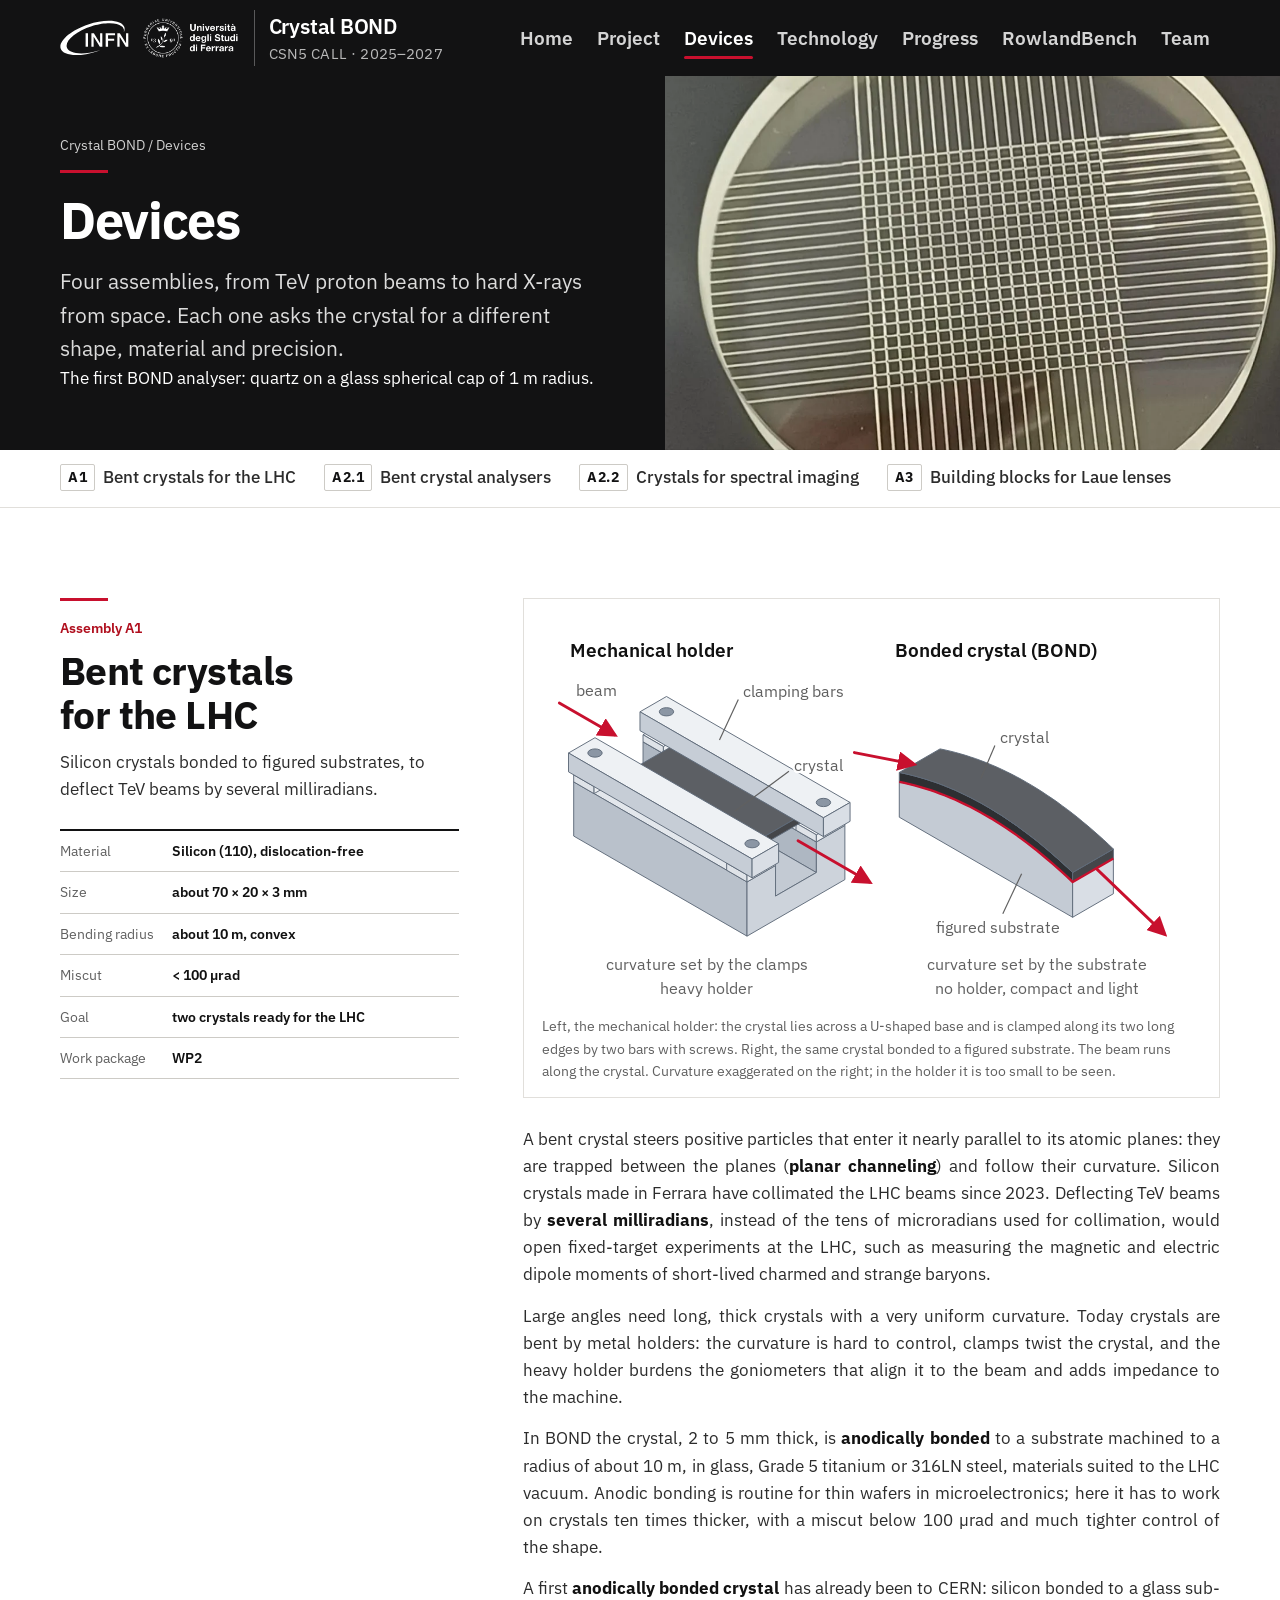
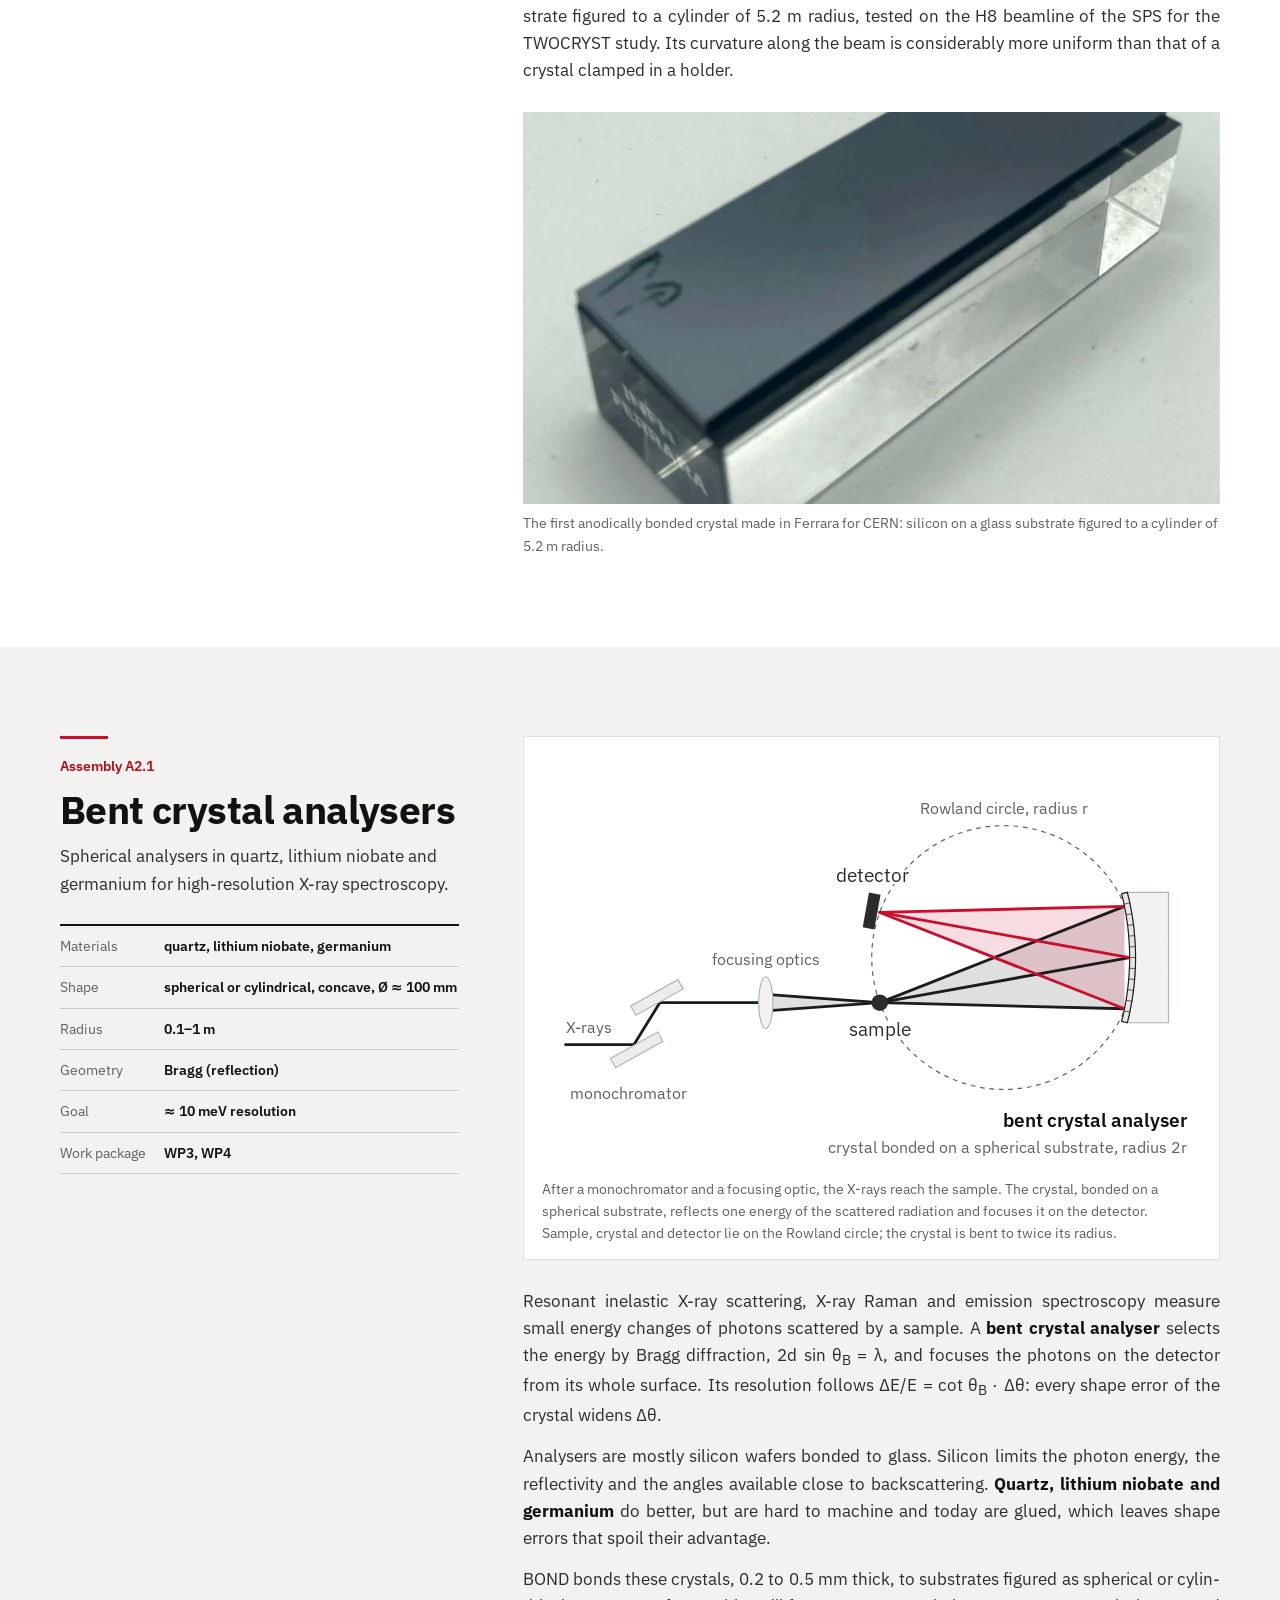
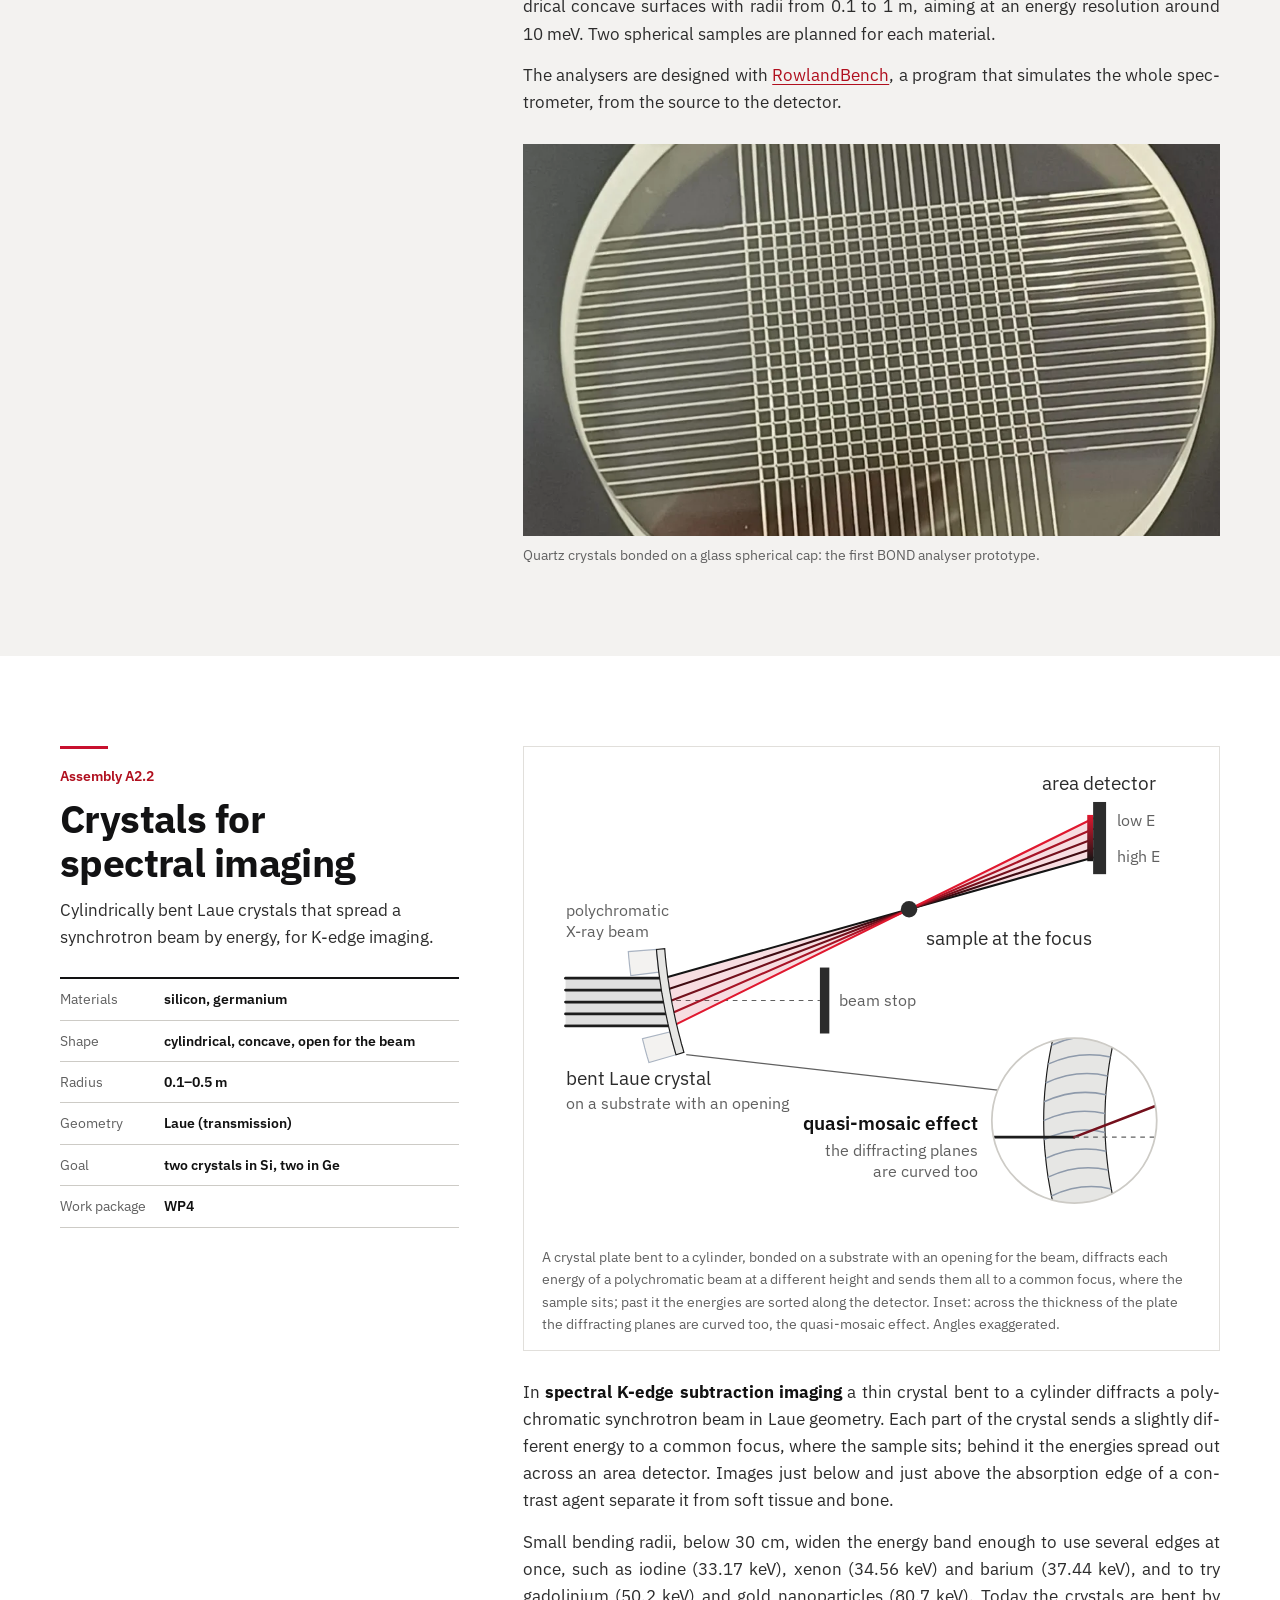
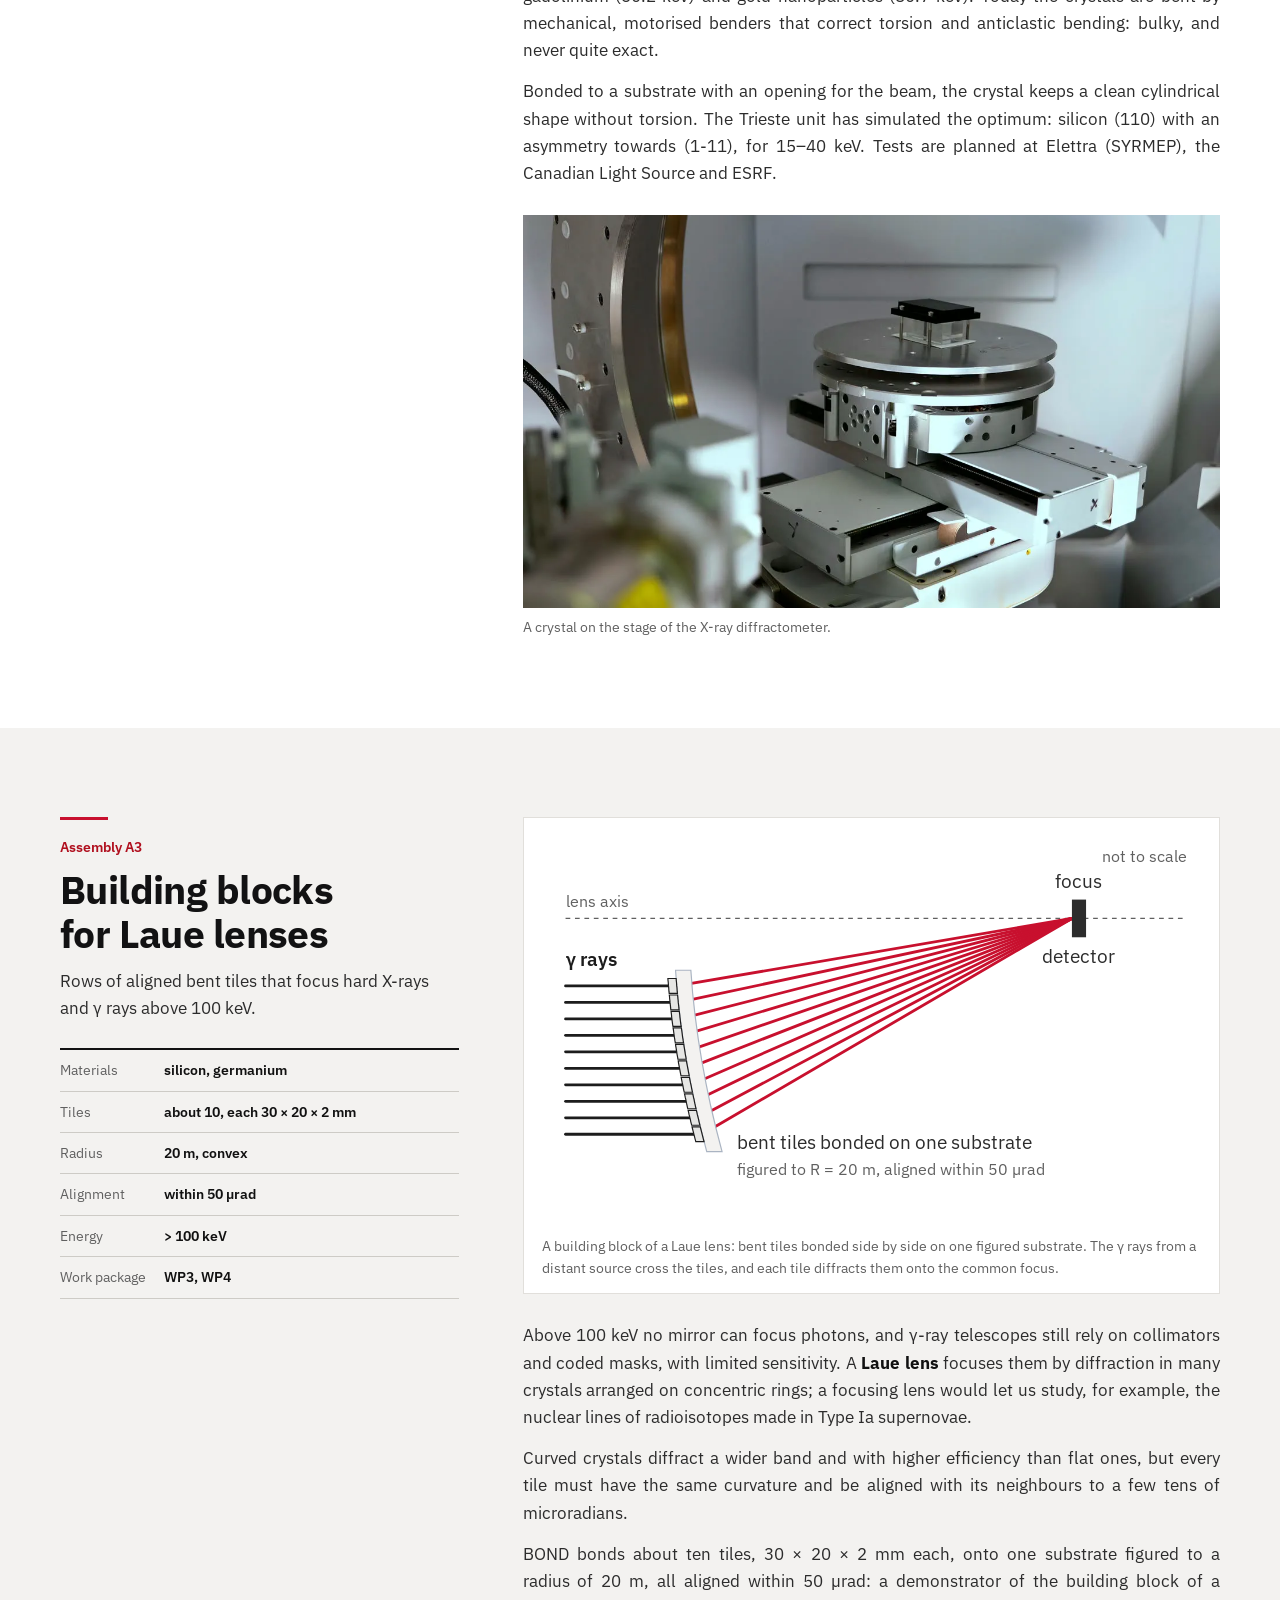
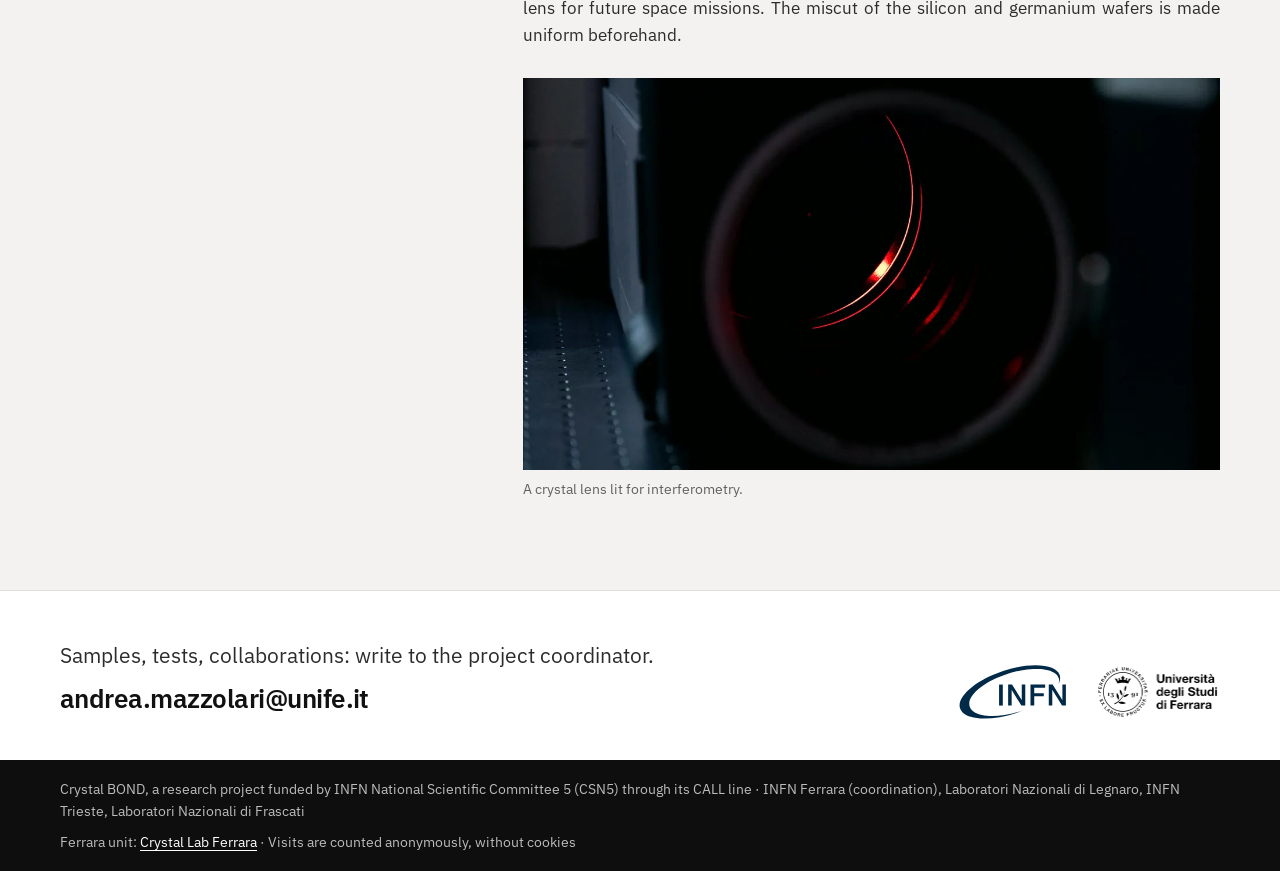
==== commit 5f226243: "Top bar: larger type on wide screens, as before; shorter line under the name From 1280 px up the men" ====
--- a/devices.html
+++ b/devices.html
@@ -10,7 +10,7 @@
 <link rel="icon" href="img/logo.svg" type="image/svg+xml">
 <link rel="preload" href="fonts/ibm-plex-sans-latin.woff2" as="font" type="font/woff2" crossorigin>
 <link rel="stylesheet" href="base.css?v=514ed836">
-<link rel="stylesheet" href="bond.css?v=3d575f5a">
+<link rel="stylesheet" href="bond.css?v=4c5f527c">
 <meta property="og:type" content="website">
 <meta property="og:site_name" content="Crystal BOND">
 <meta property="og:title" content="Devices · Crystal BOND">
@@ -20,7 +20,7 @@
 <a class="skip" href="#main">Skip to content</a>
 <header class="nav">
   <div class="wrap nav-in">
-    <a class="brand" href="./"><img src="img/logos/infn-white.svg" alt="INFN" width="65" height="34"><img class="unife" src="img/logos/unife-white.png" alt="University of Ferrara" width="359" height="160"><span>Crystal BOND<small>INFN CSN5 CALL · 2025–2027</small></span></a>
+    <a class="brand" href="./"><img src="img/logos/infn-white.svg" alt="INFN" width="65" height="34"><img class="unife" src="img/logos/unife-white.png" alt="University of Ferrara" width="359" height="160"><span>Crystal BOND<small>CSN5 CALL · 2025–2027</small></span></a>
     <button class="menu-btn" type="button" aria-expanded="false" aria-controls="menu" aria-label="Menu"><svg viewBox="0 0 24 24" aria-hidden="true"><path d="M3 6h18M3 12h18M3 18h18" stroke="currentColor" stroke-width="2" stroke-linecap="round"/></svg></button>
     <nav class="nav-main" aria-label="Main">
       <ul class="nav-links" id="menu">
--- a/bond.css
+++ b/bond.css
@@ -345,6 +345,16 @@
 }
 @media (max-width: 520px) { .brand { gap: 10px; } .brand img { height: 28px; } .brand img.unife { height: 33px; } .brand small { display: none; } .brand > span { padding-left: 11px; margin-left: 0; } }
 @media (max-width: 359px) { .brand > span { display: none; } }
+/* larger type in the bar on wide screens, as before the bar was redrawn (owner, 21/11/2026); the phone menu keeps its sizes */
+@media (min-width: 80em) {
+  :root { --nav-h: 76px; }
+  .nav-links a { font-size: 1.2rem; font-weight: 600; padding: 8px 10px; }
+  .nav-links a[aria-current="page"]::after { left: 10px; right: 10px; bottom: 2px; height: 3px; }
+  .brand { font-size: 1.3rem; }
+  .brand small { font-size: .95rem; margin-top: -2px; }
+  .brand img { height: 36px; }
+  .brand img.unife { height: 44px; }
+}
 /* RowlandBench: result views */
 /* ---------- statistics page: one series everywhere, in ink; red only for the bar under the pointer ---------- */
 .stats-head { grid-template-columns: 1fr; }
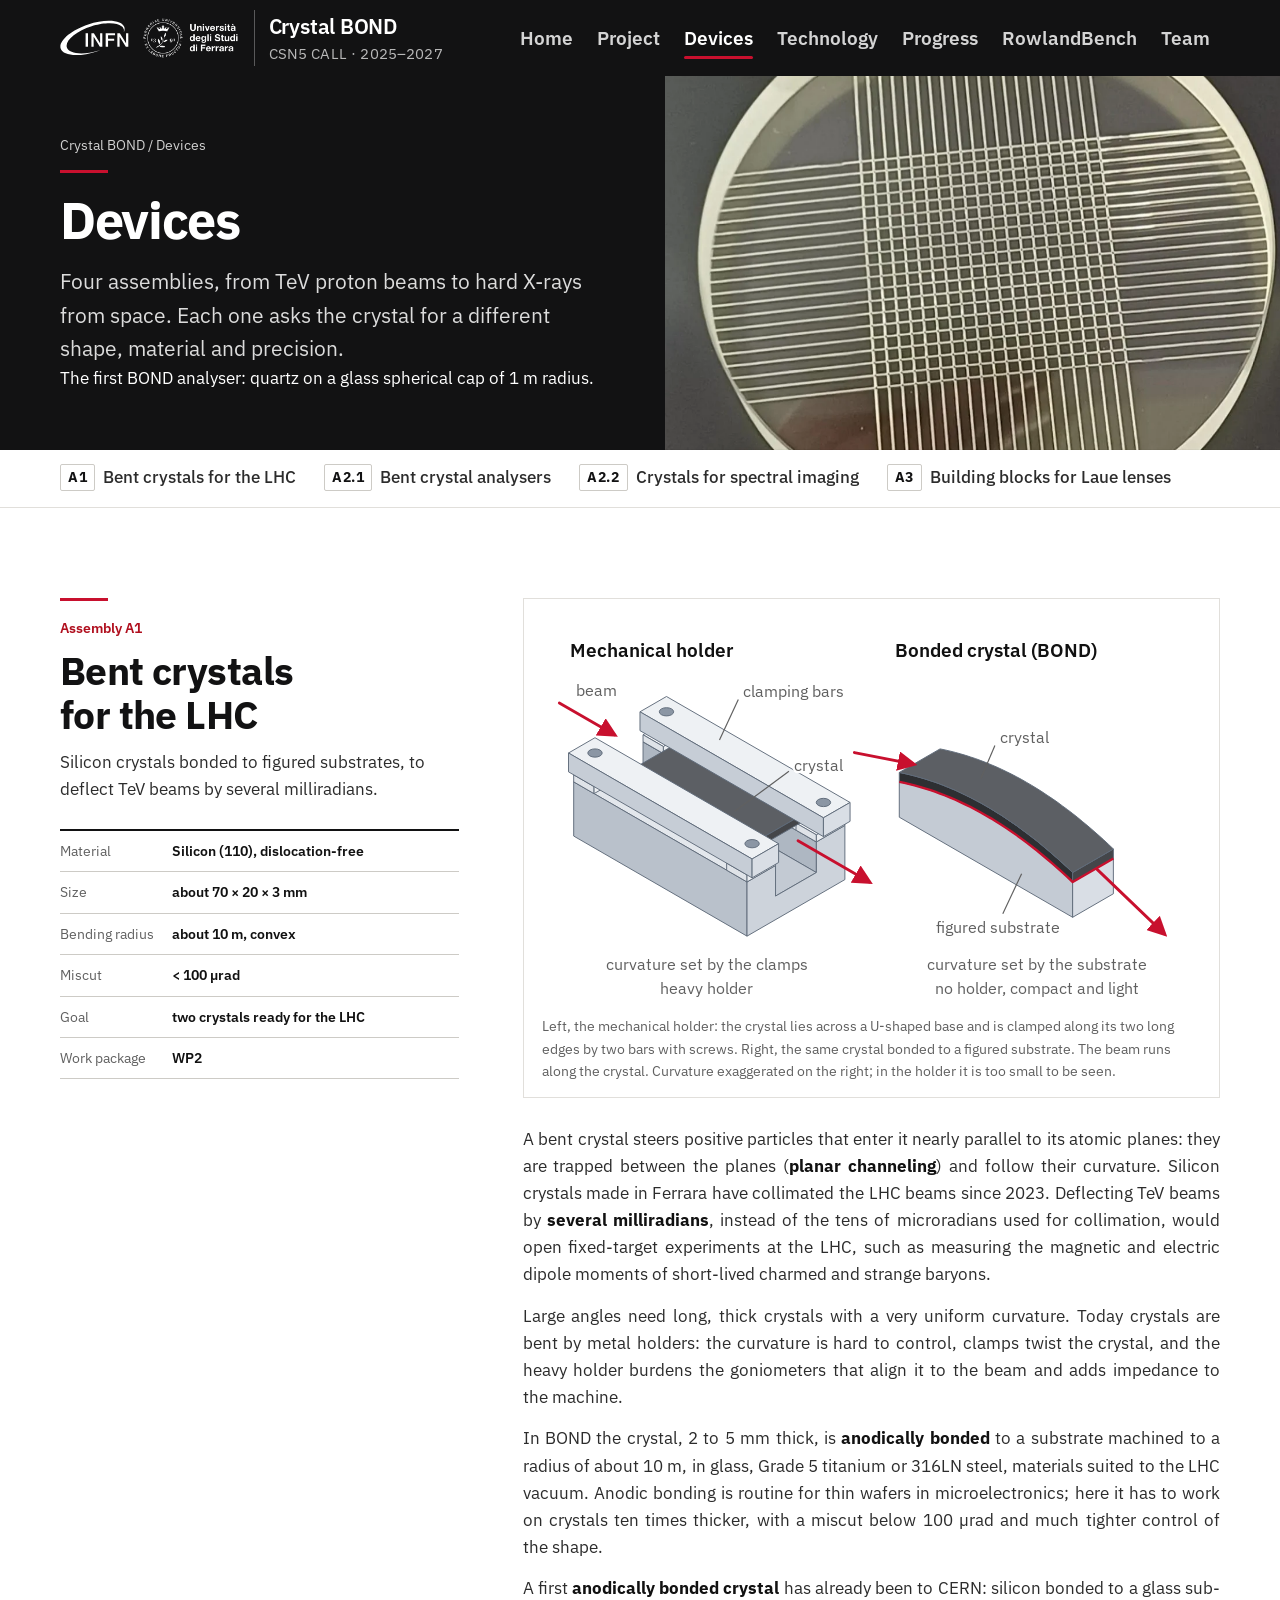
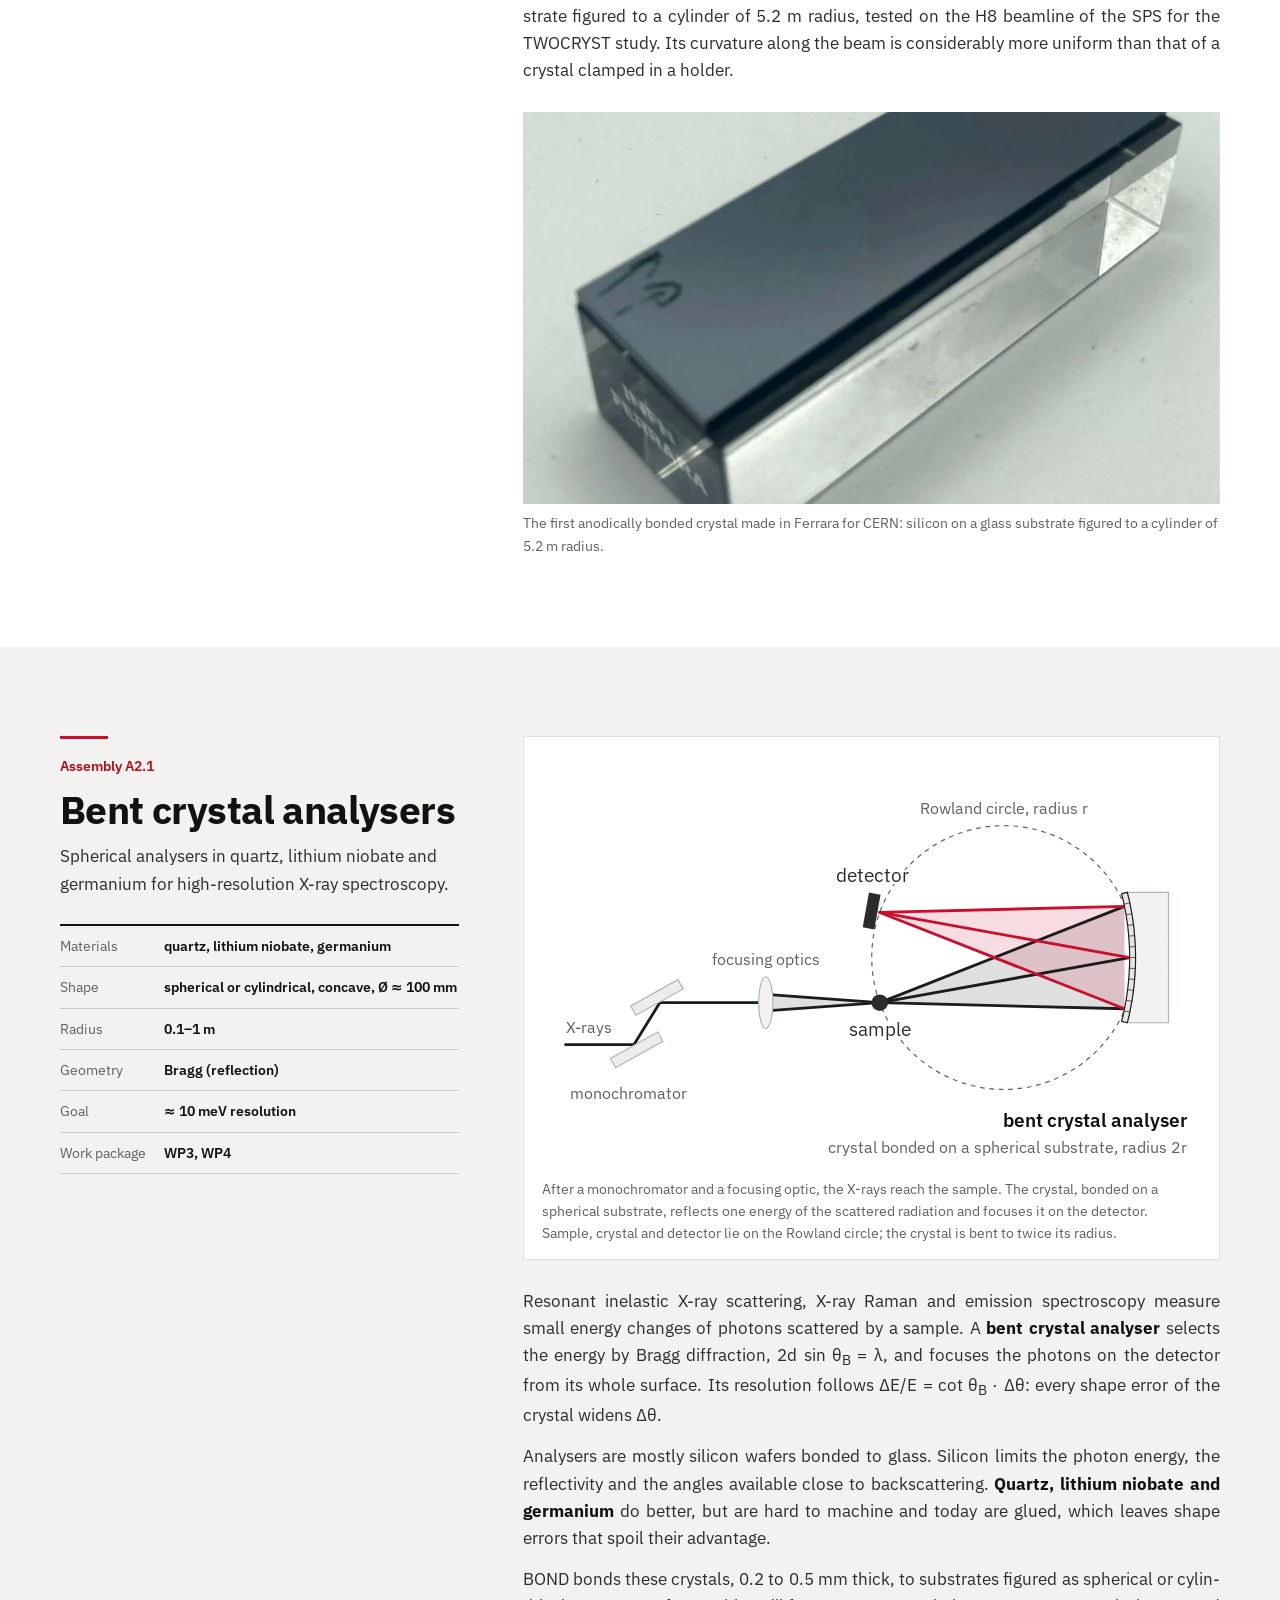
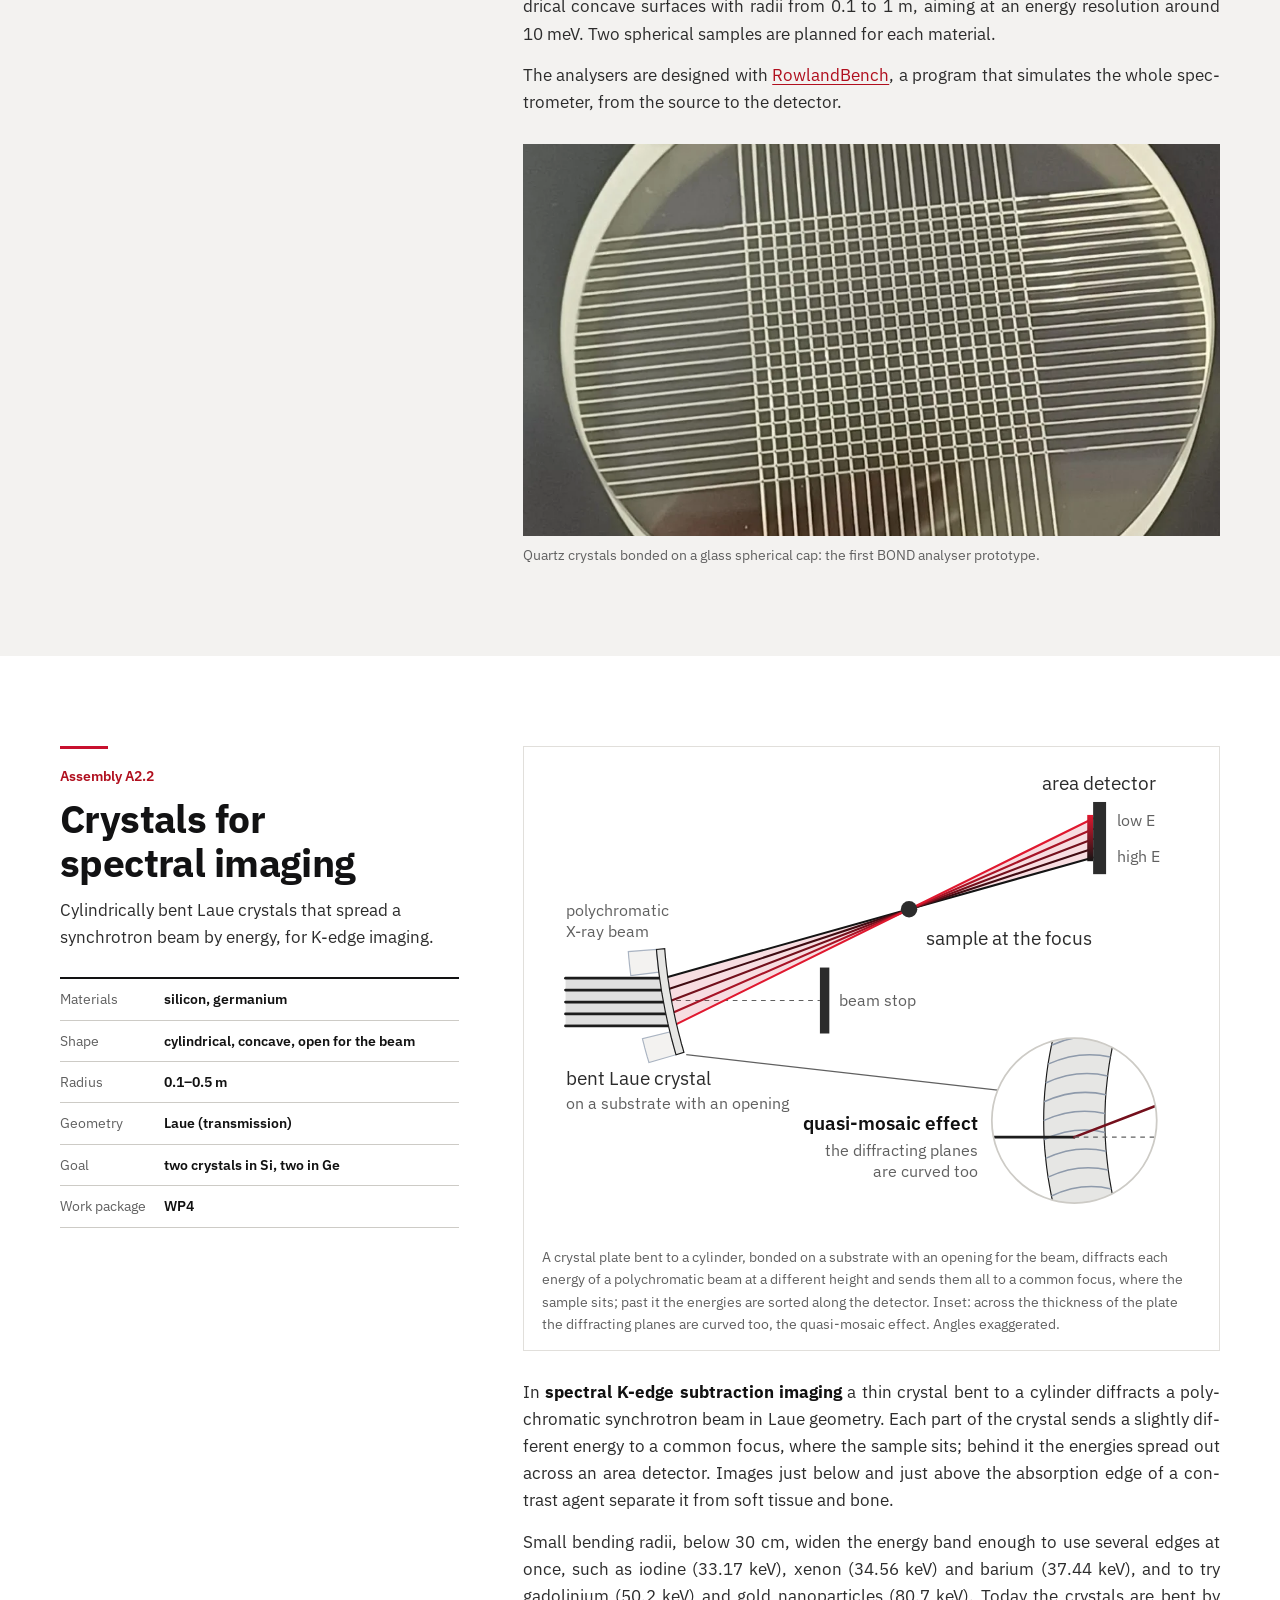
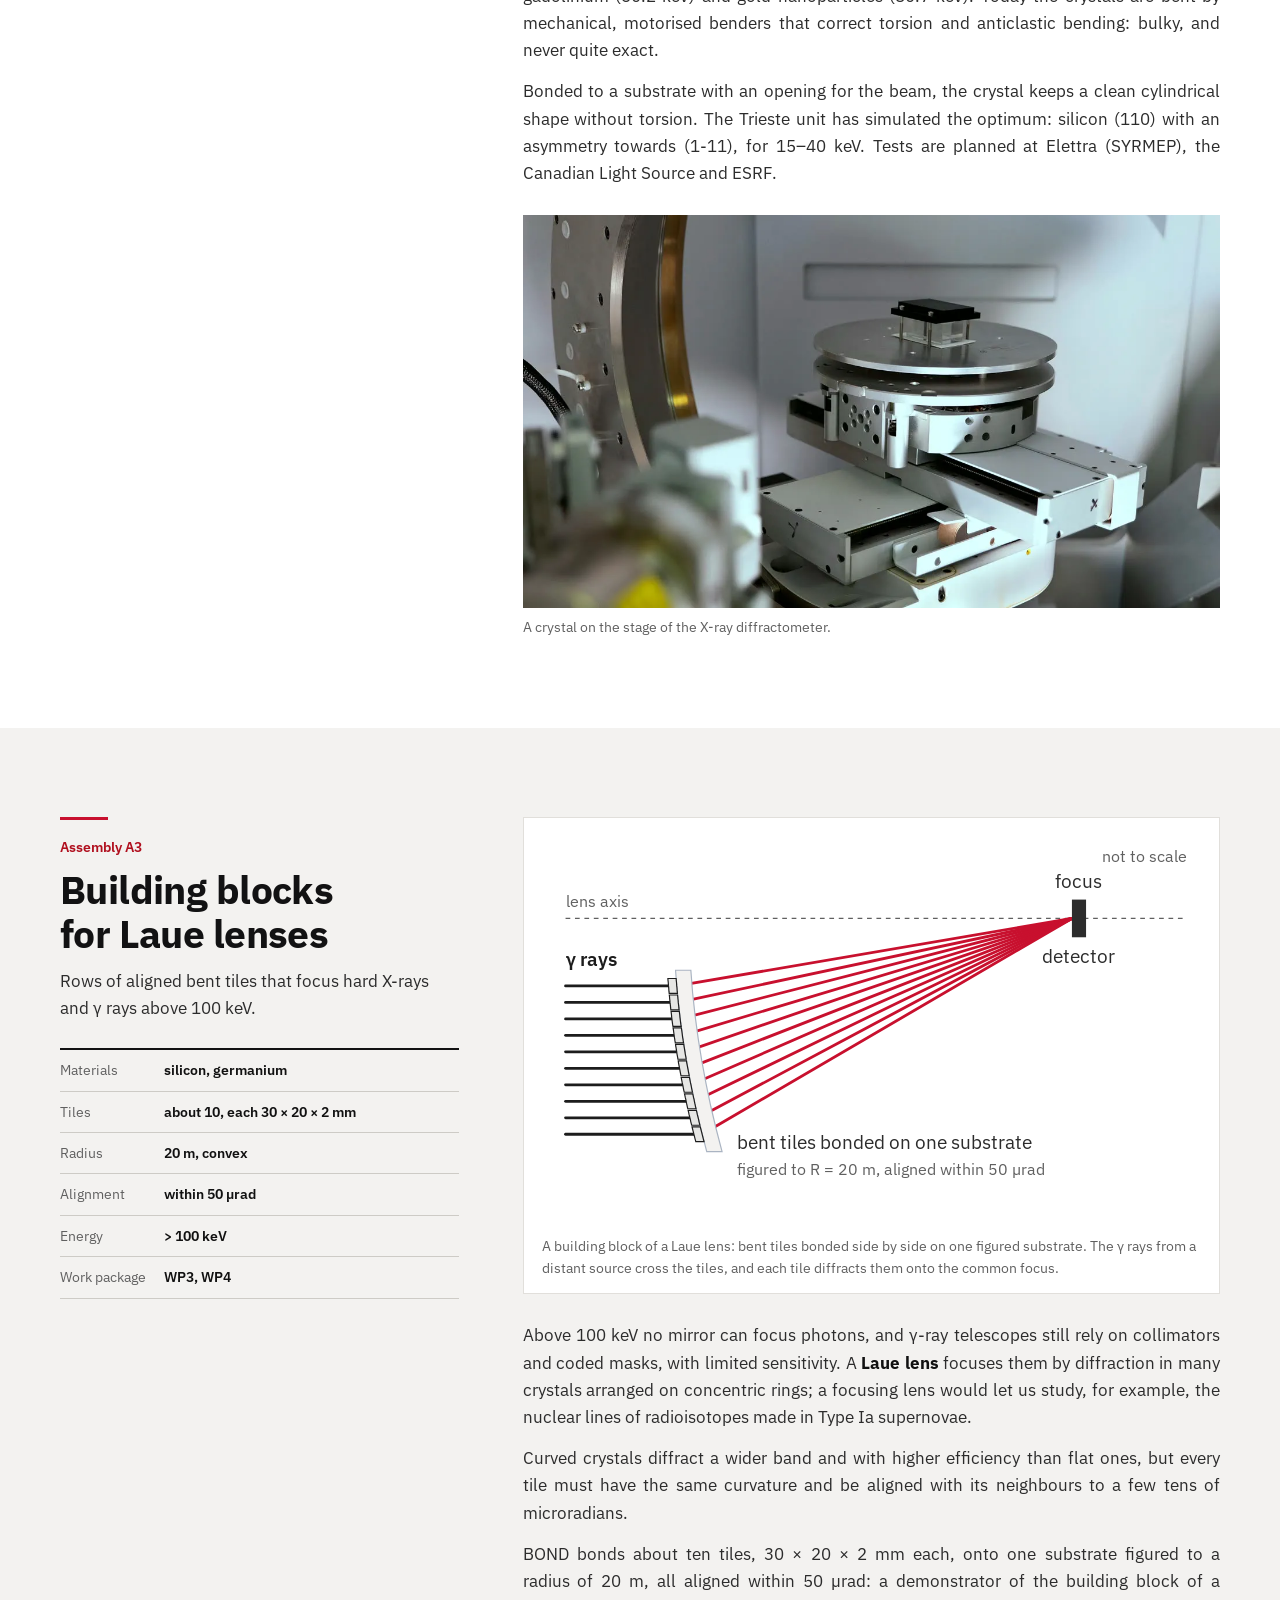
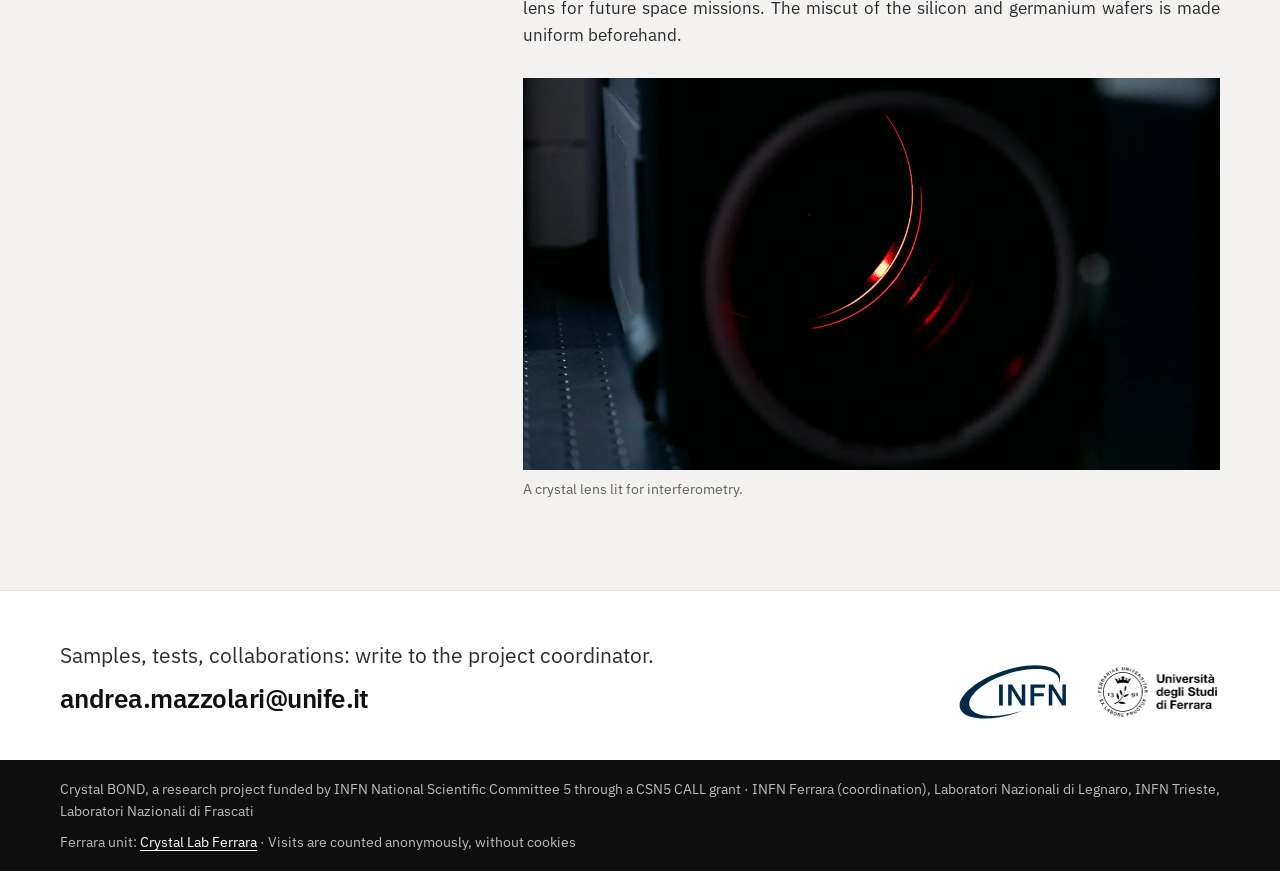
==== commit 7ddedf04: "Funding wording: through a CSN5 CALL grant Home page, Project page, footer and description.  Co-Auth" ====
--- a/devices.html
+++ b/devices.html
@@ -198,7 +198,7 @@
   </div>
   <div class="foot-bar">
     <div class="wrap foot-bottom">
-      <p>Crystal BOND, a research project funded by INFN National Scientific Committee 5 (CSN5) through its CALL line · INFN Ferrara (coordination), Laboratori Nazionali di Legnaro, INFN Trieste, Laboratori Nazionali di Frascati</p>
+      <p>Crystal BOND, a research project funded by INFN National Scientific Committee 5 through a CSN5 CALL grant · INFN Ferrara (coordination), Laboratori Nazionali di Legnaro, INFN Trieste, Laboratori Nazionali di Frascati</p>
       <p>Ferrara unit: <a href="https://crystalab.unife.it/">Crystal Lab Ferrara</a> · Visits are counted anonymously, without cookies</p>
     </div>
   </div>
